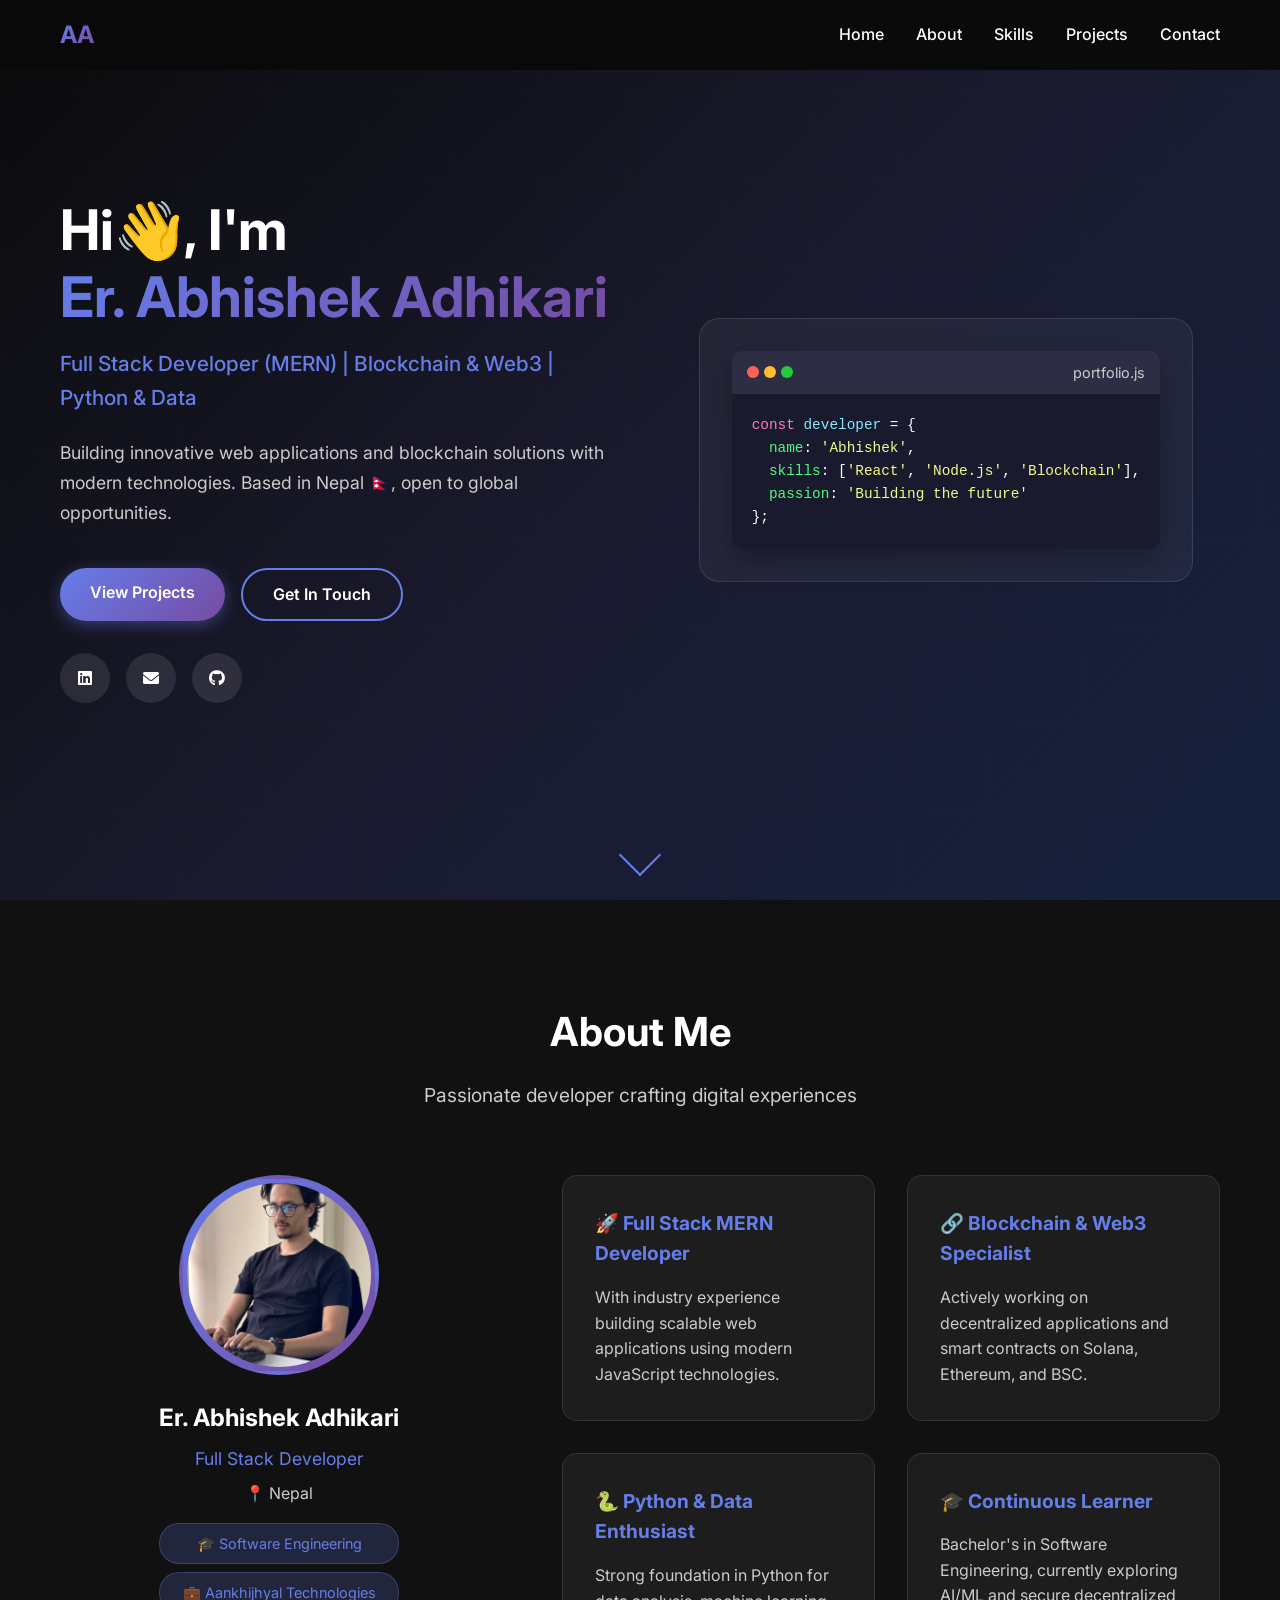
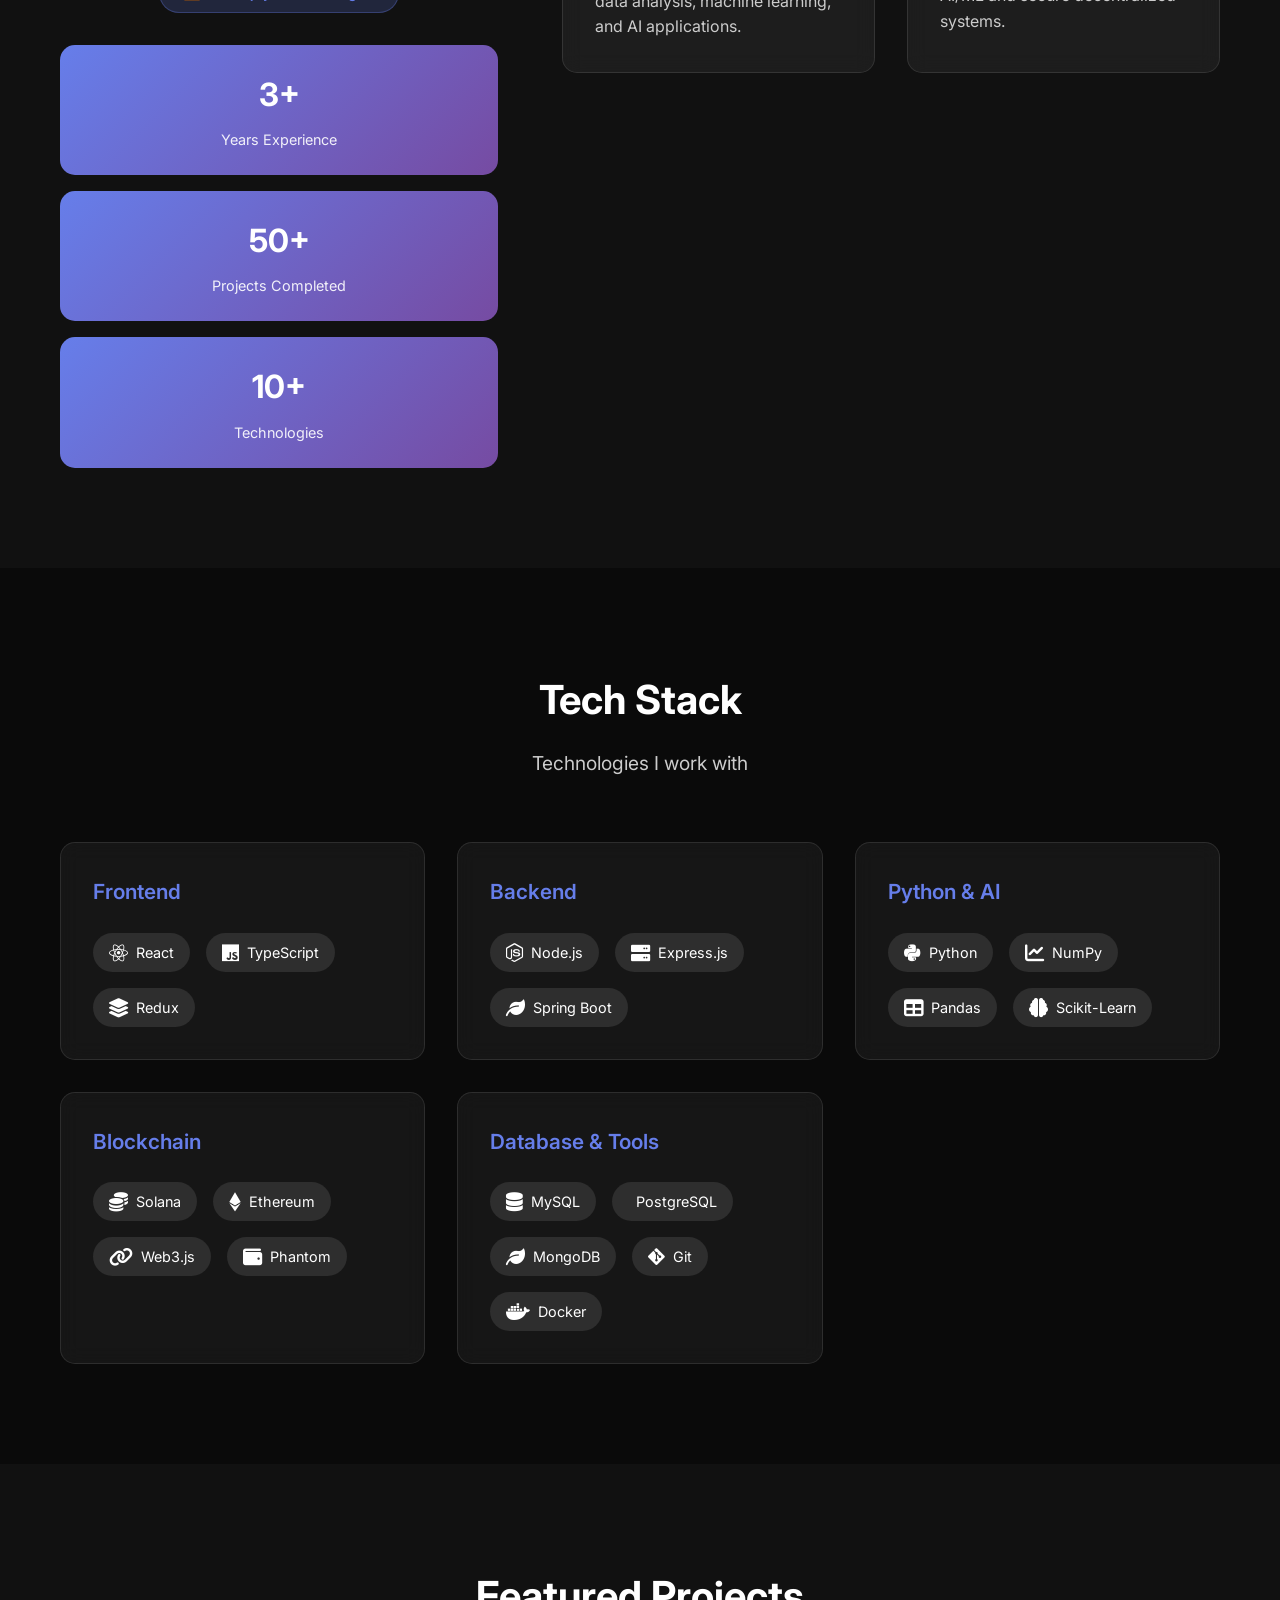
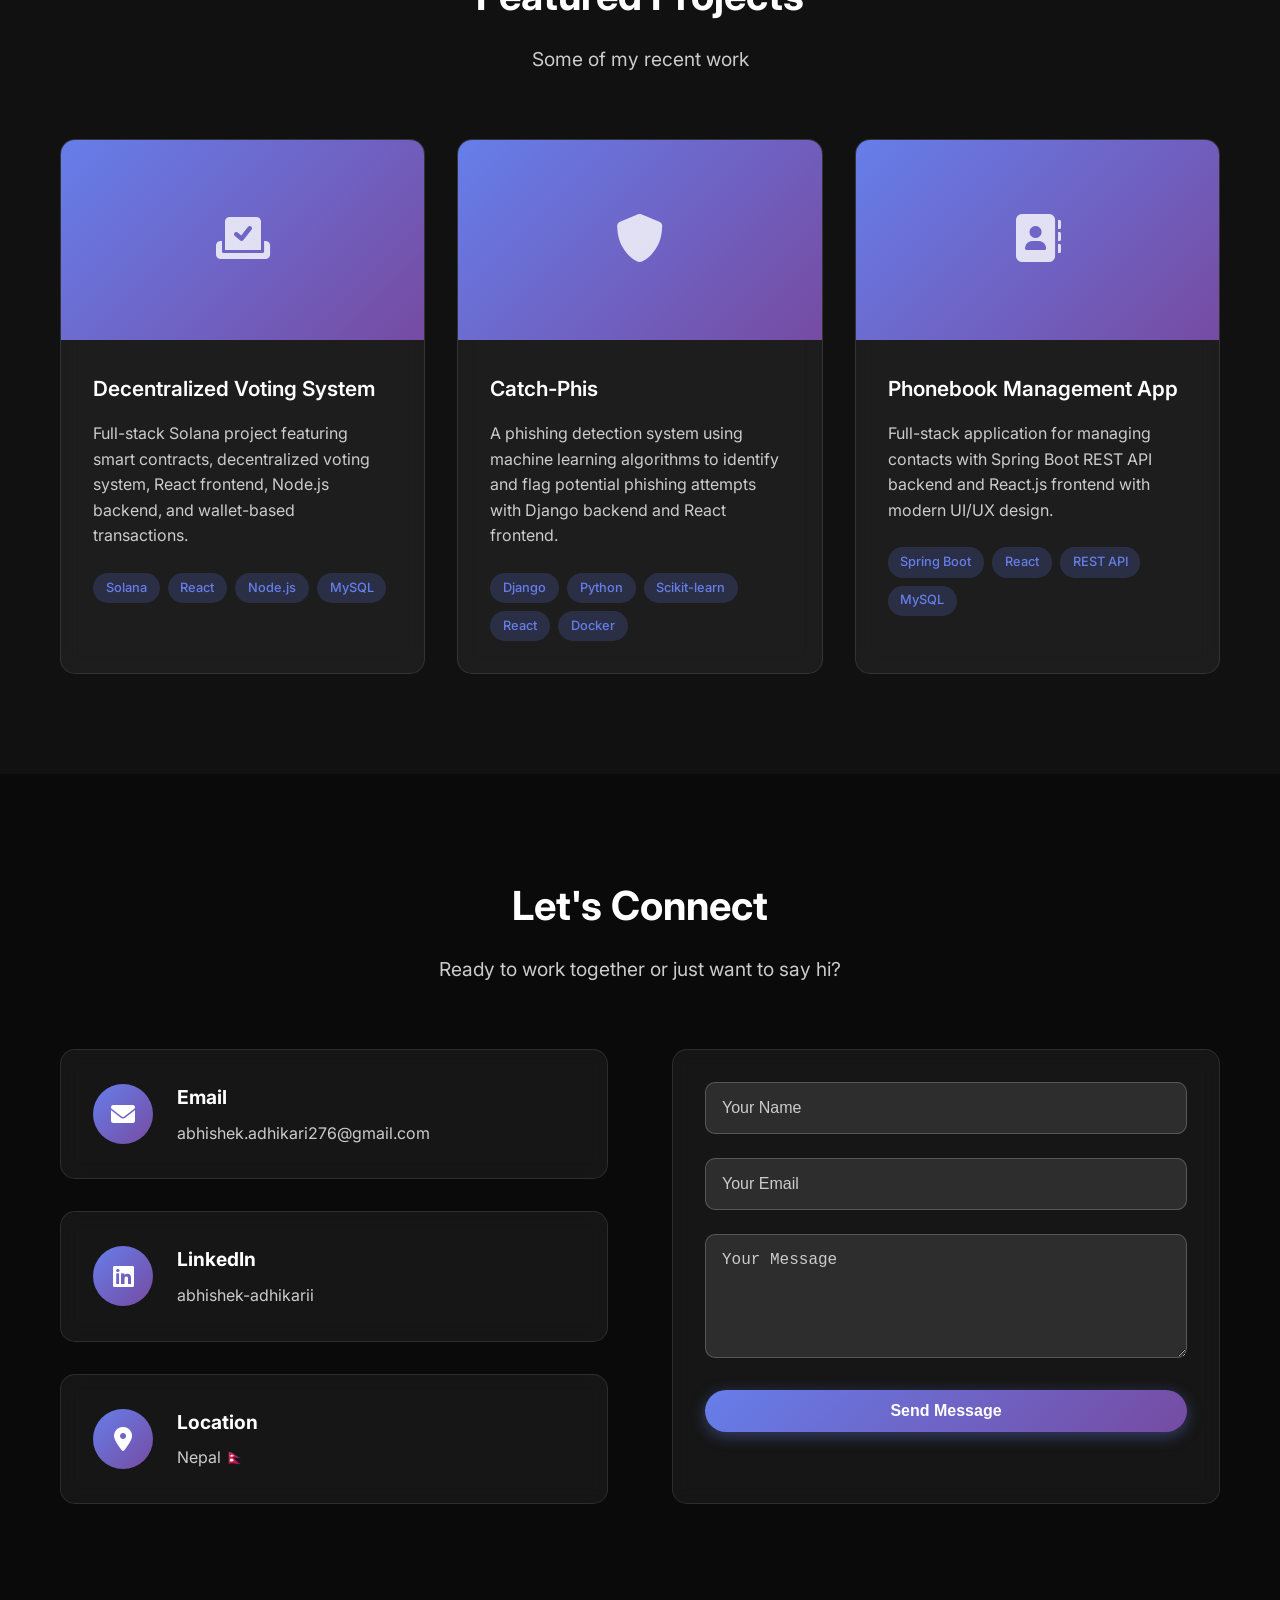
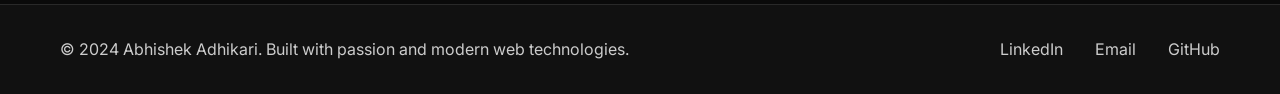
==== index.html @ a9bd0812 "my portfolio" ====
<!DOCTYPE html>
<html lang="en">
<head>
    <meta charset="UTF-8">
    <meta name="viewport" content="width=device-width, initial-scale=1.0">
    <title>Abhishek Adhikari - Full Stack Developer</title>
    <link rel="stylesheet" href="styles.css">
    <link href="https://fonts.googleapis.com/css2?family=Inter:wght@300;400;500;600;700&display=swap" rel="stylesheet">
    <link rel="stylesheet" href="https://cdnjs.cloudflare.com/ajax/libs/font-awesome/6.0.0/css/all.min.css">
</head>
<body>
    <!-- Navigation -->
    <nav class="navbar">
        <div class="nav-container">
            <div class="nav-logo">
                <span class="logo-text">AA</span>
            </div>
            <ul class="nav-menu">
                <li><a href="#home" class="nav-link">Home</a></li>
                <li><a href="#about" class="nav-link">About</a></li>
                <li><a href="#skills" class="nav-link">Skills</a></li>
                <li><a href="#projects" class="nav-link">Projects</a></li>
                <li><a href="#contact" class="nav-link">Contact</a></li>
            </ul>
            <div class="hamburger">
                <span class="bar"></span>
                <span class="bar"></span>
                <span class="bar"></span>
            </div>
        </div>
    </nav>

    <!-- Hero Section -->
    <section id="home" class="hero">
        <div class="hero-container">
            <div class="hero-content">
                <div class="hero-text">
                    <h1 class="hero-title">
                        Hi👋, I'm<br><span class="gradient-text">Er. Abhishek Adhikari</span>
                    </h1>
                    <p class="hero-subtitle">Full Stack Developer (MERN) | Blockchain & Web3 | Python & Data</p>
                    <p class="hero-description">
                        Building innovative web applications and blockchain solutions with modern technologies.
                        Based in Nepal 🇳🇵, open to global opportunities.
                    </p>
                    <div class="hero-buttons">
                        <a href="#projects" class="btn btn-primary">View Projects</a>
                        <a href="#contact" class="btn btn-secondary">Get In Touch</a>
                    </div>
                    <div class="social-links">
                        <a href="https://www.linkedin.com/in/abhishek-adhikarii/" target="_blank" class="social-link">
                            <i class="fab fa-linkedin"></i>
                        </a>
                        <a href="mailto:abhishek.adhikari276@gmail.com" class="social-link">
                            <i class="fas fa-envelope"></i>
                        </a>
                        <a href="https://github.com/ad-abhishek" target="_blank" class="social-link">
                            <i class="fab fa-github"></i>
                        </a>
                    </div>
                </div>
                <div class="hero-visual">
                    <div class="floating-card">
                        <div class="code-snippet">
                            <div class="code-header">
                                <div class="dots">
                                    <span class="dot red"></span>
                                    <span class="dot yellow"></span>
                                    <span class="dot green"></span>
                                </div>
                                <span class="filename">portfolio.js</span>
                            </div>
                            <div class="code-content">
                                <span class="keyword">const</span> <span class="variable">developer</span> = {<br>
                                &nbsp;&nbsp;<span class="property">name</span>: <span class="string">'Abhishek'</span>,<br>
                                &nbsp;&nbsp;<span class="property">skills</span>: [<span class="string">'React'</span>, <span class="string">'Node.js'</span>, <span class="string">'Blockchain'</span>],<br>
                                &nbsp;&nbsp;<span class="property">passion</span>: <span class="string">'Building the future'</span><br>
                                };
                            </div>
                        </div>
                    </div>
                </div>
            </div>
        </div>
        <div class="scroll-indicator">
            <div class="scroll-arrow"></div>
        </div>
    </section>

    <!-- About Section -->
    <section id="about" class="about">
        <div class="container">
            <div class="section-header">
                <h2 class="section-title">About Me</h2>
                <p class="section-subtitle">Passionate developer crafting digital experiences</p>
            </div>
            <div class="about-content">
                <div class="about-profile">
                    <div class="profile-image-container">
                        <div class="profile-image">
                            <img src="profile.jpg" alt="Abhishek Adhikari" id="profileImg">
                            <div class="profile-overlay">
                                <div class="profile-ring"></div>
                            </div>
                        </div>
                        <div class="profile-info">
                            <h3>Er. Abhishek Adhikari</h3>
                            <p>Full Stack Developer</p>
                            <p class="location">📍 Nepal</p>
                            <div class="profile-badges">
                                <span class="badge">🎓 Software Engineering</span>
                                <span class="badge">💼 Aankhijhyal Technologies</span>
                            </div>
                        </div>
                    </div>
                    <div class="about-stats">
                        <div class="stat-card">
                            <div class="stat-number">3+</div>
                            <div class="stat-label">Years Experience</div>
                        </div>
                        <div class="stat-card">
                            <div class="stat-number">50+</div>
                            <div class="stat-label">Projects Completed</div>
                        </div>
                        <div class="stat-card">
                            <div class="stat-number">10+</div>
                            <div class="stat-label">Technologies</div>
                        </div>
                    </div>
                </div>
                <div class="about-text">
                    <div class="about-card">
                        <h3>🚀 Full Stack MERN Developer</h3>
                        <p>With industry experience building scalable web applications using modern JavaScript technologies.</p>
                    </div>
                    <div class="about-card">
                        <h3>🔗 Blockchain & Web3 Specialist</h3>
                        <p>Actively working on decentralized applications and smart contracts on Solana, Ethereum, and BSC.</p>
                    </div>
                    <div class="about-card">
                        <h3>🐍 Python & Data Enthusiast</h3>
                        <p>Strong foundation in Python for data analysis, machine learning, and AI applications.</p>
                    </div>
                    <div class="about-card">
                        <h3>🎓 Continuous Learner</h3>
                        <p>Bachelor's in Software Engineering, currently exploring AI/ML and secure decentralized systems.</p>
                    </div>
                </div>
            </div>
        </div>
    </section>
    <!-- Skills Section -->
    <section id="skills" class="skills">
        <div class="container">
            <div class="section-header">
                <h2 class="section-title">Tech Stack</h2>
                <p class="section-subtitle">Technologies I work with</p>
            </div>
            <div class="skills-grid">
                <div class="skill-category">
                    <h3 class="category-title">Frontend</h3>
                    <div class="skill-items">
                        <div class="skill-item">
                            <i class="fab fa-react"></i>
                            <span>React</span>
                        </div>
                        <div class="skill-item">
                            <i class="fab fa-js"></i>
                            <span>TypeScript</span>
                        </div>
                        <div class="skill-item">
                            <i class="fas fa-layer-group"></i>
                            <span>Redux</span>
                        </div>
                    </div>
                </div>
                <div class="skill-category">
                    <h3 class="category-title">Backend</h3>
                    <div class="skill-items">
                        <div class="skill-item">
                            <i class="fab fa-node-js"></i>
                            <span>Node.js</span>
                        </div>
                        <div class="skill-item">
                            <i class="fas fa-server"></i>
                            <span>Express.js</span>
                        </div>
                        <div class="skill-item">
                            <i class="fas fa-leaf"></i>
                            <span>Spring Boot</span>
                        </div>
                    </div>
                </div>
                <div class="skill-category">
                    <h3 class="category-title">Python & AI</h3>
                    <div class="skill-items">
                        <div class="skill-item">
                            <i class="fab fa-python"></i>
                            <span>Python</span>
                        </div>
                        <div class="skill-item">
                            <i class="fas fa-chart-line"></i>
                            <span>NumPy</span>
                        </div>
                        <div class="skill-item">
                            <i class="fas fa-table"></i>
                            <span>Pandas</span>
                        </div>
                        <div class="skill-item">
                            <i class="fas fa-brain"></i>
                            <span>Scikit-Learn</span>
                        </div>
                    </div>
                </div>
                <div class="skill-category">
                    <h3 class="category-title">Blockchain</h3>
                    <div class="skill-items">
                        <div class="skill-item">
                            <i class="fas fa-coins"></i>
                            <span>Solana</span>
                        </div>
                        <div class="skill-item">
                            <i class="fab fa-ethereum"></i>
                            <span>Ethereum</span>
                        </div>
                        <div class="skill-item">
                            <i class="fas fa-link"></i>
                            <span>Web3.js</span>
                        </div>
                        <div class="skill-item">
                            <i class="fas fa-wallet"></i>
                            <span>Phantom</span>
                        </div>
                    </div>
                </div>
                <div class="skill-category">
                    <h3 class="category-title">Database & Tools</h3>
                    <div class="skill-items">
                        <div class="skill-item">
                            <i class="fas fa-database"></i>
                            <span>MySQL</span>
                        </div>
                        <div class="skill-item">
                            <i class="fas fa-elephant"></i>
                            <span>PostgreSQL</span>
                        </div>
                        <div class="skill-item">
                            <i class="fas fa-leaf"></i>
                            <span>MongoDB</span>
                        </div>
                        <div class="skill-item">
                            <i class="fab fa-git-alt"></i>
                            <span>Git</span>
                        </div>
                        <div class="skill-item">
                            <i class="fab fa-docker"></i>
                            <span>Docker</span>
                        </div>
                    </div>
                </div>
            </div>
        </div>
    </section>

    <!-- Projects Section -->
    <section id="projects" class="projects">
        <div class="container">
            <div class="section-header">
                <h2 class="section-title">Featured Projects</h2>
                <p class="section-subtitle">Some of my recent work</p>
            </div>
            <div class="projects-grid">
                <div class="project-card">
                    <div class="project-image">
                        <div class="project-overlay">
                            <div class="project-links">
                                <a href="#" class="project-link"><i class="fas fa-external-link-alt"></i></a>
                                <a href="#" class="project-link"><i class="fab fa-github"></i></a>
                            </div>
                        </div>
                        <div class="project-placeholder">
                            <i class="fas fa-vote-yea"></i>
                        </div>
                    </div>
                    <div class="project-content">
                        <h3 class="project-title">Decentralized Voting System</h3>
                        <p class="project-description">
                            Full-stack Solana project featuring smart contracts, decentralized voting system, 
                            React frontend, Node.js backend, and wallet-based transactions.
                        </p>
                        <div class="project-tech">
                            <span class="tech-tag">Solana</span>
                            <span class="tech-tag">React</span>
                            <span class="tech-tag">Node.js</span>
                            <span class="tech-tag">MySQL</span>
                        </div>
                    </div>
                </div>
                
                <div class="project-card">
                    <div class="project-image">
                        <div class="project-overlay">
                            <div class="project-links">
                                <a href="#" class="project-link"><i class="fas fa-external-link-alt"></i></a>
                                <a href="#" class="project-link"><i class="fab fa-github"></i></a>
                            </div>
                        </div>
                        <div class="project-placeholder">
                            <i class="fas fa-shield-alt"></i>
                        </div>
                    </div>
                    <div class="project-content">
                        <h3 class="project-title">Catch-Phis</h3>
                        <p class="project-description">
                            A phishing detection system using machine learning algorithms to identify and flag 
                            potential phishing attempts with Django backend and React frontend.
                        </p>
                        <div class="project-tech">
                            <span class="tech-tag">Django</span>
                            <span class="tech-tag">Python</span>
                            <span class="tech-tag">Scikit-learn</span>
                            <span class="tech-tag">React</span>
                            <span class="tech-tag">Docker</span>
                        </div>
                    </div>
                </div>
                
                <div class="project-card">
                    <div class="project-image">
                        <div class="project-overlay">
                            <div class="project-links">
                                <a href="#" class="project-link"><i class="fas fa-external-link-alt"></i></a>
                                <a href="#" class="project-link"><i class="fab fa-github"></i></a>
                            </div>
                        </div>
                        <div class="project-placeholder">
                            <i class="fas fa-address-book"></i>
                        </div>
                    </div>
                    <div class="project-content">
                        <h3 class="project-title">Phonebook Management App</h3>
                        <p class="project-description">
                            Full-stack application for managing contacts with Spring Boot REST API backend 
                            and React.js frontend with modern UI/UX design.
                        </p>
                        <div class="project-tech">
                            <span class="tech-tag">Spring Boot</span>
                            <span class="tech-tag">React</span>
                            <span class="tech-tag">REST API</span>
                            <span class="tech-tag">MySQL</span>
                        </div>
                    </div>
                </div>
            </div>
        </div>
    </section>

    <!-- Contact Section -->
    <section id="contact" class="contact">
        <div class="container">
            <div class="section-header">
                <h2 class="section-title">Let's Connect</h2>
                <p class="section-subtitle">Ready to work together or just want to say hi?</p>
            </div>
            <div class="contact-content">
                <div class="contact-info">
                    <div class="contact-card">
                        <div class="contact-icon">
                            <i class="fas fa-envelope"></i>
                        </div>
                        <div class="contact-details">
                            <h3>Email</h3>
                            <p>abhishek.adhikari276@gmail.com</p>
                        </div>
                    </div>
                    <div class="contact-card">
                        <div class="contact-icon">
                            <i class="fab fa-linkedin"></i>
                        </div>
                        <div class="contact-details">
                            <h3>LinkedIn</h3>
                            <p>abhishek-adhikarii</p>
                        </div>
                    </div>
                    <div class="contact-card">
                        <div class="contact-icon">
                            <i class="fas fa-map-marker-alt"></i>
                        </div>
                        <div class="contact-details">
                            <h3>Location</h3>
                            <p>Nepal 🇳🇵</p>
                        </div>
                    </div>
                </div>
                <div class="contact-form">
                    <!-- https://formspree.io/f/mqarjyaq -->
                    <form class="form" action="https://formspree.io/f/mqarjyaq" method="POST">
                        <div class="form-group">
                            <input type="text" name="name" placeholder="Your Name" required>
                        </div>
                        <div class="form-group">
                            <input type="email" name="email" placeholder="Your Email" required>
                        </div>
                        <div class="form-group">
                            <textarea name="message" placeholder="Your Message" rows="5" required></textarea>
                        </div>
                        <button type="submit" class="btn btn-primary">Send Message</button>
                    </form>
                </div>
            </div>
        </div>
    </section>

    <!-- Footer -->
    <footer class="footer">
        <div class="container">
            <div class="footer-content">
                <div class="footer-text">
                    <p>&copy; 2024 Abhishek Adhikari. Built with passion and modern web technologies.</p>
                </div>
                <div class="footer-links">
                    <a href="https://www.linkedin.com/in/abhishek-adhikarii/" target="_blank">LinkedIn</a>
                    <a href="mailto:abhishek.adhikari276@gmail.com">Email</a>
                    <a href="https://github.com/ad-abhishek" target="_blank">GitHub</a>
                </div>
            </div>
        </div>
    </footer>

    <script src="script.js"></script>
</body>
</html>
---- styles.css ----
/* Reset and Base Styles */
* {
    margin: 0;
    padding: 0;
    box-sizing: border-box;
}

html {
    scroll-behavior: smooth;
}

body {
    font-family: 'Inter', sans-serif;
    line-height: 1.6;
    color: #333;
    background: #0a0a0a;
    overflow-x: hidden;
}

.container {
    max-width: 1200px;
    margin: 0 auto;
    padding: 0 20px;
}

/* Navigation */
.navbar {
    position: fixed;
    top: 0;
    width: 100%;
    background: rgba(10, 10, 10, 0.95);
    backdrop-filter: blur(10px);
    z-index: 1000;
    transition: all 0.3s ease;
}

.nav-container {
    max-width: 1200px;
    margin: 0 auto;
    padding: 0 20px;
    display: flex;
    justify-content: space-between;
    align-items: center;
    height: 70px;
}

.nav-logo .logo-text {
    font-size: 24px;
    font-weight: 700;
    background: linear-gradient(135deg, #667eea 0%, #764ba2 100%);
    -webkit-background-clip: text;
    -webkit-text-fill-color: transparent;
    background-clip: text;
}

.nav-menu {
    display: flex;
    list-style: none;
    gap: 2rem;
}

.nav-link {
    color: #fff;
    text-decoration: none;
    font-weight: 500;
    transition: all 0.3s ease;
    position: relative;
}

.nav-link:hover {
    color: #667eea;
}

.nav-link::after {
    content: '';
    position: absolute;
    bottom: -5px;
    left: 0;
    width: 0;
    height: 2px;
    background: linear-gradient(135deg, #667eea 0%, #764ba2 100%);
    transition: width 0.3s ease;
}

.nav-link:hover::after {
    width: 100%;
}

.hamburger {
    display: none;
    flex-direction: column;
    cursor: pointer;
}

.bar {
    width: 25px;
    height: 3px;
    background: #fff;
    margin: 3px 0;
    transition: 0.3s;
}

/* Hero Section */
.hero {
    min-height: 100vh;
    display: flex;
    align-items: center;
    background: linear-gradient(135deg, #0a0a0a 0%, #1a1a2e 50%, #16213e 100%);
    position: relative;
    overflow: hidden;
}

.hero::before {
    content: '';
    position: absolute;
    top: 0;
    left: 0;
    right: 0;
    bottom: 0;
    background: url('data:image/svg+xml,<svg xmlns="http://www.w3.org/2000/svg" viewBox="0 0 100 100"><defs><pattern id="grid" width="10" height="10" patternUnits="userSpaceOnUse"><path d="M 10 0 L 0 0 0 10" fill="none" stroke="%23333" stroke-width="0.5" opacity="0.3"/></pattern></defs><rect width="100" height="100" fill="url(%23grid)"/></svg>');
    opacity: 0.1;
}

.hero-container {
    max-width: 1200px;
    margin: 0 auto;
    padding: 0 20px;
    position: relative;
    z-index: 2;
}

.hero-content {
    display: grid;
    grid-template-columns: 1fr 1fr;
    gap: 4rem;
    align-items: center;
}

.hero-title {
    font-size: 3.5rem;
    font-weight: 700;
    color: #fff;
    margin-bottom: 1rem;
    line-height: 1.2;
}

.gradient-text {
    background: linear-gradient(135deg, #667eea 0%, #764ba2 100%);
    -webkit-background-clip: text;
    -webkit-text-fill-color: transparent;
    background-clip: text;
}

.hero-subtitle {
    font-size: 1.3rem;
    color: #667eea;
    margin-bottom: 1.5rem;
    font-weight: 500;
}

.hero-description {
    font-size: 1.1rem;
    color: #ccc;
    margin-bottom: 2.5rem;
    line-height: 1.7;
}

.hero-buttons {
    display: flex;
    gap: 1rem;
    margin-bottom: 2rem;
}

.btn {
    padding: 12px 30px;
    border-radius: 50px;
    text-decoration: none;
    font-weight: 600;
    transition: all 0.3s ease;
    border: none;
    cursor: pointer;
    font-size: 1rem;
}

.btn-primary {
    background: linear-gradient(135deg, #667eea 0%, #764ba2 100%);
    color: #fff;
    box-shadow: 0 4px 15px rgba(102, 126, 234, 0.4);
}

.btn-primary:hover {
    transform: translateY(-2px);
    box-shadow: 0 8px 25px rgba(102, 126, 234, 0.6);
}

.btn-secondary {
    background: transparent;
    color: #fff;
    border: 2px solid #667eea;
}

.btn-secondary:hover {
    background: #667eea;
    transform: translateY(-2px);
}

.social-links {
    display: flex;
    gap: 1rem;
}

.social-link {
    width: 50px;
    height: 50px;
    border-radius: 50%;
    background: rgba(255, 255, 255, 0.1);
    display: flex;
    align-items: center;
    justify-content: center;
    color: #fff;
    text-decoration: none;
    transition: all 0.3s ease;
    backdrop-filter: blur(10px);
}

.social-link:hover {
    background: linear-gradient(135deg, #667eea 0%, #764ba2 100%);
    transform: translateY(-3px);
}

/* Hero Visual */
.hero-visual {
    display: flex;
    justify-content: center;
    align-items: center;
}

.floating-card {
    background: rgba(255, 255, 255, 0.05);
    border-radius: 20px;
    padding: 2rem;
    backdrop-filter: blur(10px);
    border: 1px solid rgba(255, 255, 255, 0.1);
    animation: float 6s ease-in-out infinite;
}

@keyframes float {
    0%, 100% { transform: translateY(0px); }
    50% { transform: translateY(-20px); }
}

.code-snippet {
    background: #1a1a2e;
    border-radius: 10px;
    overflow: hidden;
    box-shadow: 0 10px 30px rgba(0, 0, 0, 0.3);
}

.code-header {
    background: #2d2d44;
    padding: 10px 15px;
    display: flex;
    align-items: center;
    justify-content: space-between;
}

.dots {
    display: flex;
    gap: 5px;
}

.dot {
    width: 12px;
    height: 12px;
    border-radius: 50%;
}

.dot.red { background: #ff5f56; }
.dot.yellow { background: #ffbd2e; }
.dot.green { background: #27ca3f; }

.filename {
    color: #ccc;
    font-size: 0.9rem;
}

.code-content {
    padding: 20px;
    font-family: 'Courier New', monospace;
    font-size: 0.9rem;
    line-height: 1.6;
    color: #fff;
}

.keyword { color: #ff79c6; }
.variable { color: #8be9fd; }
.property { color: #50fa7b; }
.string { color: #f1fa8c; }

.scroll-indicator {
    position: absolute;
    bottom: 30px;
    left: 50%;
    transform: translateX(-50%);
}

.scroll-arrow {
    width: 30px;
    height: 30px;
    border: 2px solid #667eea;
    border-top: none;
    border-right: none;
    transform: rotate(-45deg);
    animation: bounce 2s infinite;
}

@keyframes bounce {
    0%, 20%, 50%, 80%, 100% { transform: translateY(0) rotate(-45deg); }
    40% { transform: translateY(-10px) rotate(-45deg); }
    60% { transform: translateY(-5px) rotate(-45deg); }
}

/* Section Styles */
section {
    padding: 100px 0;
}

.section-header {
    text-align: center;
    margin-bottom: 4rem;
}

.section-title {
    font-size: 2.5rem;
    font-weight: 700;
    color: #fff;
    margin-bottom: 1rem;
}

.section-subtitle {
    font-size: 1.2rem;
    color: #ccc;
}

/* About Section */
.about {
    background: #111;
}

.about-content {
    display: grid;
    grid-template-columns: 1fr 1.5fr;
    gap: 4rem;
    align-items: start;
}

.about-profile {
    display: flex;
    flex-direction: column;
    gap: 2rem;
}

.profile-image-container {
    display: flex;
    flex-direction: column;
    align-items: center;
    text-align: center;
}

.profile-image {
    position: relative;
    width: 200px;
    height: 200px;
    margin-bottom: 1.5rem;
}

.profile-image img {
    width: 100%;
    height: 100%;
    border-radius: 50%;
    object-fit: cover;
    border: 4px solid transparent;
    background: linear-gradient(135deg, #667eea 0%, #764ba2 100%);
    padding: 4px;
    transition: all 0.3s ease;
}

.profile-image:hover img {
    transform: scale(1.05);
}

.profile-overlay {
    position: absolute;
    top: -10px;
    left: -10px;
    right: -10px;
    bottom: -10px;
    border-radius: 50%;
    background: linear-gradient(135deg, #667eea 0%, #764ba2 100%);
    opacity: 0;
    transition: all 0.3s ease;
    z-index: -1;
}

.profile-image:hover .profile-overlay {
    opacity: 0.3;
    animation: pulse 2s infinite;
}

@keyframes pulse {
    0%, 100% { transform: scale(1); }
    50% { transform: scale(1.1); }
}

.profile-ring {
    position: absolute;
    top: -20px;
    left: -20px;
    right: -20px;
    bottom: -20px;
    border: 2px solid #667eea;
    border-radius: 50%;
    opacity: 0;
    animation: rotate 10s linear infinite;
}

.profile-image:hover .profile-ring {
    opacity: 0.5;
}

@keyframes rotate {
    from { transform: rotate(0deg); }
    to { transform: rotate(360deg); }
}

.profile-info h3 {
    color: #fff;
    font-size: 1.5rem;
    margin-bottom: 0.5rem;
}

.profile-info p {
    color: #667eea;
    font-size: 1.1rem;
    margin-bottom: 0.5rem;
}

.location {
    color: #ccc !important;
    font-size: 1rem !important;
    margin-bottom: 1rem !important;
}

.profile-badges {
    display: flex;
    flex-direction: column;
    gap: 0.5rem;
}

.badge {
    background: rgba(102, 126, 234, 0.2);
    color: #667eea;
    padding: 0.5rem 1rem;
    border-radius: 20px;
    font-size: 0.9rem;
    border: 1px solid rgba(102, 126, 234, 0.3);
}

.about-text {
    display: grid;
    grid-template-columns: 1fr 1fr;
    gap: 2rem;
}

.about-card {
    background: rgba(255, 255, 255, 0.05);
    padding: 2rem;
    border-radius: 15px;
    backdrop-filter: blur(10px);
    border: 1px solid rgba(255, 255, 255, 0.1);
    transition: all 0.3s ease;
}

.about-card:hover {
    transform: translateY(-5px);
    background: rgba(255, 255, 255, 0.08);
}

.about-card h3 {
    color: #667eea;
    margin-bottom: 1rem;
    font-size: 1.2rem;
}

.about-card p {
    color: #ccc;
    line-height: 1.6;
}

.about-stats {
    display: flex;
    flex-direction: column;
    gap: 1rem;
}

.stat-card {
    background: linear-gradient(135deg, #667eea 0%, #764ba2 100%);
    padding: 1.5rem;
    border-radius: 15px;
    text-align: center;
    color: #fff;
    transition: all 0.3s ease;
}

.stat-card:hover {
    transform: translateY(-3px);
    box-shadow: 0 10px 25px rgba(102, 126, 234, 0.3);
}

.stat-number {
    font-size: 2rem;
    font-weight: 700;
    margin-bottom: 0.5rem;
}

.stat-label {
    font-size: 0.9rem;
    opacity: 0.9;
}
/* Skills Section */
.skills {
    background: #0a0a0a;
}

.skills-grid {
    display: grid;
    grid-template-columns: repeat(auto-fit, minmax(300px, 1fr));
    gap: 2rem;
}

.skill-category {
    background: rgba(255, 255, 255, 0.05);
    padding: 2rem;
    border-radius: 15px;
    backdrop-filter: blur(10px);
    border: 1px solid rgba(255, 255, 255, 0.1);
    transition: all 0.3s ease;
}

.skill-category:hover {
    transform: translateY(-5px);
    background: rgba(255, 255, 255, 0.08);
}

.category-title {
    color: #667eea;
    margin-bottom: 1.5rem;
    font-size: 1.3rem;
    font-weight: 600;
}

.skill-items {
    display: flex;
    flex-wrap: wrap;
    gap: 1rem;
}

.skill-item {
    display: flex;
    align-items: center;
    gap: 0.5rem;
    background: rgba(255, 255, 255, 0.1);
    padding: 0.5rem 1rem;
    border-radius: 25px;
    color: #fff;
    font-size: 0.9rem;
    transition: all 0.3s ease;
}

.skill-item:hover {
    background: linear-gradient(135deg, #667eea 0%, #764ba2 100%);
    transform: scale(1.05);
}

.skill-item i {
    font-size: 1.2rem;
}

/* Projects Section */
.projects {
    background: #111;
}

.projects-grid {
    display: grid;
    grid-template-columns: repeat(auto-fit, minmax(350px, 1fr));
    gap: 2rem;
}

.project-card {
    background: rgba(255, 255, 255, 0.05);
    border-radius: 15px;
    overflow: hidden;
    backdrop-filter: blur(10px);
    border: 1px solid rgba(255, 255, 255, 0.1);
    transition: all 0.3s ease;
}

.project-card:hover {
    transform: translateY(-10px);
    background: rgba(255, 255, 255, 0.08);
}

.project-image {
    position: relative;
    height: 200px;
    background: linear-gradient(135deg, #667eea 0%, #764ba2 100%);
    display: flex;
    align-items: center;
    justify-content: center;
}

.project-placeholder {
    font-size: 3rem;
    color: #fff;
    opacity: 0.8;
}

.project-overlay {
    position: absolute;
    top: 0;
    left: 0;
    right: 0;
    bottom: 0;
    background: rgba(0, 0, 0, 0.8);
    display: flex;
    align-items: center;
    justify-content: center;
    opacity: 0;
    transition: all 0.3s ease;
}

.project-card:hover .project-overlay {
    opacity: 1;
}

.project-links {
    display: flex;
    gap: 1rem;
}

.project-link {
    width: 50px;
    height: 50px;
    border-radius: 50%;
    background: rgba(255, 255, 255, 0.2);
    display: flex;
    align-items: center;
    justify-content: center;
    color: #fff;
    text-decoration: none;
    transition: all 0.3s ease;
}

.project-link:hover {
    background: #667eea;
    transform: scale(1.1);
}

.project-content {
    padding: 2rem;
}

.project-title {
    color: #fff;
    font-size: 1.3rem;
    font-weight: 600;
    margin-bottom: 1rem;
}

.project-description {
    color: #ccc;
    line-height: 1.6;
    margin-bottom: 1.5rem;
}

.project-tech {
    display: flex;
    flex-wrap: wrap;
    gap: 0.5rem;
}

.tech-tag {
    background: rgba(102, 126, 234, 0.2);
    color: #667eea;
    padding: 0.3rem 0.8rem;
    border-radius: 15px;
    font-size: 0.8rem;
    font-weight: 500;
}

/* Contact Section */
.contact {
    background: #0a0a0a;
}

.contact-content {
    display: grid;
    grid-template-columns: 1fr 1fr;
    gap: 4rem;
}

.contact-info {
    display: flex;
    flex-direction: column;
    gap: 2rem;
}

.contact-card {
    display: flex;
    align-items: center;
    gap: 1.5rem;
    background: rgba(255, 255, 255, 0.05);
    padding: 2rem;
    border-radius: 15px;
    backdrop-filter: blur(10px);
    border: 1px solid rgba(255, 255, 255, 0.1);
    transition: all 0.3s ease;
}

.contact-card:hover {
    transform: translateY(-5px);
    background: rgba(255, 255, 255, 0.08);
}

.contact-icon {
    width: 60px;
    height: 60px;
    border-radius: 50%;
    background: linear-gradient(135deg, #667eea 0%, #764ba2 100%);
    display: flex;
    align-items: center;
    justify-content: center;
    color: #fff;
    font-size: 1.5rem;
}

.contact-details h3 {
    color: #fff;
    margin-bottom: 0.5rem;
    font-size: 1.2rem;
}

.contact-details p {
    color: #ccc;
}

.contact-form {
    background: rgba(255, 255, 255, 0.05);
    padding: 2rem;
    border-radius: 15px;
    backdrop-filter: blur(10px);
    border: 1px solid rgba(255, 255, 255, 0.1);
}

.form {
    display: flex;
    flex-direction: column;
    gap: 1.5rem;
}

.form-group input,
.form-group textarea {
    width: 100%;
    padding: 1rem;
    border: 1px solid rgba(255, 255, 255, 0.2);
    border-radius: 10px;
    background: rgba(255, 255, 255, 0.1);
    color: #fff;
    font-size: 1rem;
    transition: all 0.3s ease;
}

.form-group input:focus,
.form-group textarea:focus {
    outline: none;
    border-color: #667eea;
    background: rgba(255, 255, 255, 0.15);
}

.form-group input::placeholder,
.form-group textarea::placeholder {
    color: #ccc;
}

/* Footer */
.footer {
    background: #111;
    padding: 2rem 0;
    border-top: 1px solid rgba(255, 255, 255, 0.1);
}

.footer-content {
    display: flex;
    justify-content: space-between;
    align-items: center;
}

.footer-text p {
    color: #ccc;
}

.footer-links {
    display: flex;
    gap: 2rem;
}

.footer-links a {
    color: #ccc;
    text-decoration: none;
    transition: all 0.3s ease;
}

.footer-links a:hover {
    color: #667eea;
}

/* Responsive Design */
@media (max-width: 1024px) {
    .container {
        padding: 0 15px;
    }
    
    .hero-content {
        gap: 3rem;
    }
    
    .about-content {
        gap: 3rem;
    }
    
    .contact-content {
        gap: 3rem;
    }
    
    .floating-card {
        padding: 1.5rem;
    }
    
    .code-content {
        padding: 15px;
        font-size: 0.8rem;
    }
}

@media (max-width: 768px) {
    .hamburger {
        display: flex;
    }
    
    .nav-menu {
        position: fixed;
        left: -100%;
        top: 70px;
        flex-direction: column;
        background-color: rgba(10, 10, 10, 0.98);
        width: 100%;
        text-align: center;
        transition: 0.3s;
        backdrop-filter: blur(10px);
        padding: 2rem 0;
        box-shadow: 0 4px 20px rgba(0, 0, 0, 0.3);
    }
    
    .nav-menu.active {
        left: 0;
    }
    
    .nav-menu li {
        margin: 0.5rem 0;
    }
    
    .nav-link {
        font-size: 1.1rem;
        padding: 0.5rem 0;
    }
    
    /* Hero Section Mobile */
    .hero {
        padding: 80px 0 40px;
        min-height: auto;
    }
    
    .hero-content {
        grid-template-columns: 1fr;
        text-align: center;
        gap: 2rem;
    }
    
    .hero-title {
        font-size: 2.8rem;
        margin-bottom: 1.5rem;
    }
    
    .hero-subtitle {
        font-size: 1.1rem;
        margin-bottom: 1.2rem;
    }
    
    .hero-description {
        font-size: 1rem;
        margin-bottom: 2rem;
    }
    
    .hero-buttons {
        flex-direction: column;
        align-items: center;
        gap: 1rem;
    }
    
    .btn {
        width: 250px;
        padding: 14px 30px;
    }
    
    .social-links {
        justify-content: center;
        margin-top: 1rem;
    }
    
    .floating-card {
        padding: 1rem;
        margin-top: 2rem;
    }
    
    .code-content {
        padding: 12px;
        font-size: 0.75rem;
    }
    
    /* Sections Mobile */
    section {
        padding: 60px 0;
    }
    
    .section-header {
        margin-bottom: 2.5rem;
    }
    
    .section-title {
        font-size: 2.2rem;
        margin-bottom: 0.8rem;
    }
    
    .section-subtitle {
        font-size: 1.1rem;
    }
    
    /* About Section Mobile */
    .about-content {
        grid-template-columns: 1fr;
        gap: 2.5rem;
    }
    
    .about-text {
        grid-template-columns: 1fr;
        gap: 1.5rem;
    }
    
    .about-card {
        padding: 1.5rem;
    }
    
    .about-stats {
        flex-direction: row;
        justify-content: space-between;
        gap: 1rem;
    }
    
    .stat-card {
        flex: 1;
        padding: 1.2rem;
    }
    
    .stat-number {
        font-size: 1.8rem;
    }
    
    .stat-label {
        font-size: 0.8rem;
    }
    
    .profile-image {
        width: 160px;
        height: 160px;
    }
    
    .profile-info h3 {
        font-size: 1.3rem;
    }
    
    .profile-info p {
        font-size: 1rem;
    }
    
    /* Skills Section Mobile */
    .skills-grid {
        grid-template-columns: 1fr;
        gap: 1.5rem;
    }
    
    .skill-category {
        padding: 1.5rem;
    }
    
    .category-title {
        font-size: 1.2rem;
        margin-bottom: 1rem;
    }
    
    .skill-items {
        gap: 0.8rem;
    }
    
    .skill-item {
        padding: 0.4rem 0.8rem;
        font-size: 0.85rem;
    }
    
    /* Projects Section Mobile */
    .projects-grid {
        grid-template-columns: 1fr;
        gap: 1.5rem;
    }
    
    .project-card {
        margin: 0 auto;
        max-width: 400px;
    }
    
    .project-content {
        padding: 1.5rem;
    }
    
    .project-title {
        font-size: 1.2rem;
    }
    
    .project-description {
        font-size: 0.95rem;
        margin-bottom: 1.2rem;
    }
    
    /* Contact Section Mobile */
    .contact-content {
        grid-template-columns: 1fr;
        gap: 2rem;
    }
    
    .contact-card {
        padding: 1.5rem;
        gap: 1rem;
    }
    
    .contact-icon {
        width: 50px;
        height: 50px;
        font-size: 1.3rem;
    }
    
    .contact-details h3 {
        font-size: 1.1rem;
    }
    
    .contact-form {
        padding: 1.5rem;
    }
    
    .form-group input,
    .form-group textarea {
        padding: 0.8rem;
        font-size: 0.95rem;
    }
    
    /* Footer Mobile */
    .footer-content {
        flex-direction: column;
        gap: 1rem;
        text-align: center;
    }
    
    .footer-links {
        gap: 1.5rem;
    }
}

@media (max-width: 480px) {
    .container {
        padding: 0 12px;
    }
    
    .nav-container {
        padding: 0 12px;
    }
    
    /* Hero Section Small Mobile */
    .hero-title {
        font-size: 2.2rem;
        line-height: 1.1;
    }
    
    .hero-subtitle {
        font-size: 1rem;
        line-height: 1.4;
    }
    
    .hero-description {
        font-size: 0.9rem;
        line-height: 1.6;
    }
    
    .btn {
        width: 100%;
        max-width: 280px;
        padding: 12px 20px;
        font-size: 0.95rem;
    }
    
    .social-link {
        width: 45px;
        height: 45px;
    }
    
    .floating-card {
        padding: 0.8rem;
        border-radius: 15px;
    }
    
    .code-content {
        padding: 10px;
        font-size: 0.7rem;
        line-height: 1.4;
    }
    
    /* Sections Small Mobile */
    section {
        padding: 50px 0;
    }
    
    .section-title {
        font-size: 1.8rem;
    }
    
    .section-subtitle {
        font-size: 1rem;
    }
    
    /* About Section Small Mobile */
    .about-card {
        padding: 1.2rem;
    }
    
    .about-card h3 {
        font-size: 1.1rem;
        margin-bottom: 0.8rem;
    }
    
    .about-card p {
        font-size: 0.9rem;
    }
    
    .about-stats {
        flex-direction: column;
        gap: 1rem;
    }
    
    .stat-card {
        padding: 1rem;
    }
    
    .stat-number {
        font-size: 1.6rem;
    }
    
    .profile-image {
        width: 140px;
        height: 140px;
    }
    
    .profile-placeholder {
        width: 140px;
        height: 140px;
        font-size: 2.5rem;
    }
    
    .profile-info h3 {
        font-size: 1.2rem;
    }
    
    .badge {
        font-size: 0.8rem;
        padding: 0.4rem 0.8rem;
        text-align: center;
    }
    
    /* Skills Section Small Mobile */
    .skill-category {
        padding: 1.2rem;
    }
    
    .category-title {
        font-size: 1.1rem;
    }
    
    .skill-item {
        padding: 0.3rem 0.6rem;
        font-size: 0.8rem;
    }
    
    .skill-item i {
        font-size: 1rem;
    }
    
    /* Projects Section Small Mobile */
    .project-image {
        height: 160px;
    }
    
    .project-placeholder {
        font-size: 2.5rem;
    }
    
    .project-content {
        padding: 1.2rem;
    }
    
    .project-title {
        font-size: 1.1rem;
    }
    
    .project-description {
        font-size: 0.9rem;
    }
    
    .tech-tag {
        font-size: 0.75rem;
        padding: 0.25rem 0.6rem;
    }
    
    /* Contact Section Small Mobile */
    .contact-card {
        padding: 1.2rem;
        flex-direction: column;
        text-align: center;
        gap: 1rem;
    }
    
    .contact-icon {
        width: 45px;
        height: 45px;
        font-size: 1.2rem;
    }
    
    .contact-form {
        padding: 1.2rem;
    }
    
    .form-group input,
    .form-group textarea {
        padding: 0.7rem;
        font-size: 0.9rem;
    }
    
    /* Footer Small Mobile */
    .footer-links {
        flex-direction: column;
        gap: 1rem;
    }
    
    .footer-text p {
        font-size: 0.9rem;
        line-height: 1.5;
    }
}

@media (max-width: 360px) {
    .hero-title {
        font-size: 1.9rem;
    }
    
    .btn {
        padding: 10px 15px;
        font-size: 0.9rem;
    }
    
    .floating-card {
        padding: 0.6rem;
    }
    
    .code-content {
        font-size: 0.65rem;
        padding: 8px;
    }
    
    .about-card {
        padding: 1rem;
    }
    
    .skill-category {
        padding: 1rem;
    }
    
    .project-content {
        padding: 1rem;
    }
    
    .contact-form {
        padding: 1rem;
    }
}

/* Smooth animations */
.fade-in {
    opacity: 0;
    transform: translateY(30px);
    transition: all 0.6s ease;
}

.fade-in.visible {
    opacity: 1;
    transform: translateY(0);
}

/* Custom scrollbar */
::-webkit-scrollbar {
    width: 8px;
}

::-webkit-scrollbar-track {
    background: #111;
}

::-webkit-scrollbar-thumb {
    background: linear-gradient(135deg, #667eea 0%, #764ba2 100%);
    border-radius: 4px;
}

::-webkit-scrollbar-thumb:hover {
    background: linear-gradient(135deg, #764ba2 0%, #667eea 100%);
}
/* Form Messages */
.form-message {
    padding: 1rem;
    border-radius: 10px;
    margin-top: 1rem;
    text-align: center;
    font-weight: 500;
    animation: slideIn 0.3s ease;
}

.form-message.success {
    background: rgba(39, 202, 63, 0.2);
    color: #27ca3f;
    border: 1px solid rgba(39, 202, 63, 0.3);
}

.form-message.error {
    background: rgba(255, 95, 86, 0.2);
    color: #ff5f56;
    border: 1px solid rgba(255, 95, 86, 0.3);
}

@keyframes slideIn {
    from {
        opacity: 0;
        transform: translateY(-10px);
    }
    to {
        opacity: 1;
        transform: translateY(0);
    }
}

/* Profile Placeholder */
.profile-placeholder {
    width: 200px;
    height: 200px;
    border-radius: 50%;
    background: linear-gradient(135deg, #667eea 0%, #764ba2 100%);
    display: flex;
    align-items: center;
    justify-content: center;
    font-size: 4rem;
    color: #fff;
    margin-bottom: 1.5rem;
}

/* Profile image loaded animation */
.profile-image img.loaded {
    animation: profileFadeIn 0.5s ease;
}

@keyframes profileFadeIn {
    from {
        opacity: 0;
        transform: scale(0.8);
    }
    to {
        opacity: 1;
        transform: scale(1);
    }
}

/* Mobile responsive for profile */
@media (max-width: 480px) {
    .profile-placeholder {
        width: 150px;
        height: 150px;
        font-size: 3rem;
    }
    
    .profile-badges {
        align-items: center;
    }
    
    .badge {
        text-align: center;
    }
}
/* Mobile-specific improvements */
@media (max-width: 768px) {
    /* Touch-friendly interactions */
    .btn, .social-link, .project-link, .skill-item {
        min-height: 44px;
        min-width: 44px;
    }
    
    /* Improved text readability */
    body {
        -webkit-text-size-adjust: 100%;
        text-size-adjust: 100%;
    }
    
    /* Better spacing for mobile */
    .hero-container,
    .container {
        padding-left: 15px;
        padding-right: 15px;
    }
    
    /* Mobile navigation improvements */
    .hamburger.active .bar:nth-child(2) {
        opacity: 0;
    }
    
    .hamburger.active .bar:nth-child(1) {
        transform: translateY(8px) rotate(45deg);
    }
    
    .hamburger.active .bar:nth-child(3) {
        transform: translateY(-8px) rotate(-45deg);
    }
    
    /* Prevent horizontal scroll */
    .hero-visual {
        overflow: hidden;
    }
    
    /* Mobile-optimized animations */
    .floating-card {
        animation: none;
    }
    
    .project-card:hover {
        transform: none;
    }
    
    .skill-item:hover {
        transform: scale(1.02);
    }
    
    /* Mobile form improvements */
    .form-group input,
    .form-group textarea {
        -webkit-appearance: none;
        appearance: none;
        border-radius: 8px;
    }
    
    /* Mobile scroll improvements */
    .nav-menu {
        -webkit-overflow-scrolling: touch;
        overflow-y: auto;
        max-height: calc(100vh - 70px);
    }
}

/* Landscape mobile adjustments */
@media (max-width: 768px) and (orientation: landscape) {
    .hero {
        min-height: auto;
        padding: 60px 0 30px;
    }
    
    .hero-title {
        font-size: 2.2rem;
    }
    
    .hero-content {
        gap: 1.5rem;
    }
    
    section {
        padding: 40px 0;
    }
    
    .about-stats {
        flex-direction: row;
    }
}

/* High DPI displays */
@media (-webkit-min-device-pixel-ratio: 2), (min-resolution: 192dpi) {
    .profile-image img {
        image-rendering: -webkit-optimize-contrast;
        image-rendering: crisp-edges;
    }
}

/* Reduced motion preferences */
@media (prefers-reduced-motion: reduce) {
    * {
        animation-duration: 0.01ms !important;
        animation-iteration-count: 1 !important;
        transition-duration: 0.01ms !important;
    }
    
    .floating-card {
        animation: none;
    }
    
    .scroll-arrow {
        animation: none;
    }
}

/* Dark mode support (if system preference) */
@media (prefers-color-scheme: dark) {
    /* Already dark theme, but ensure consistency */
    body {
        background: #0a0a0a;
        color: #fff;
    }
}
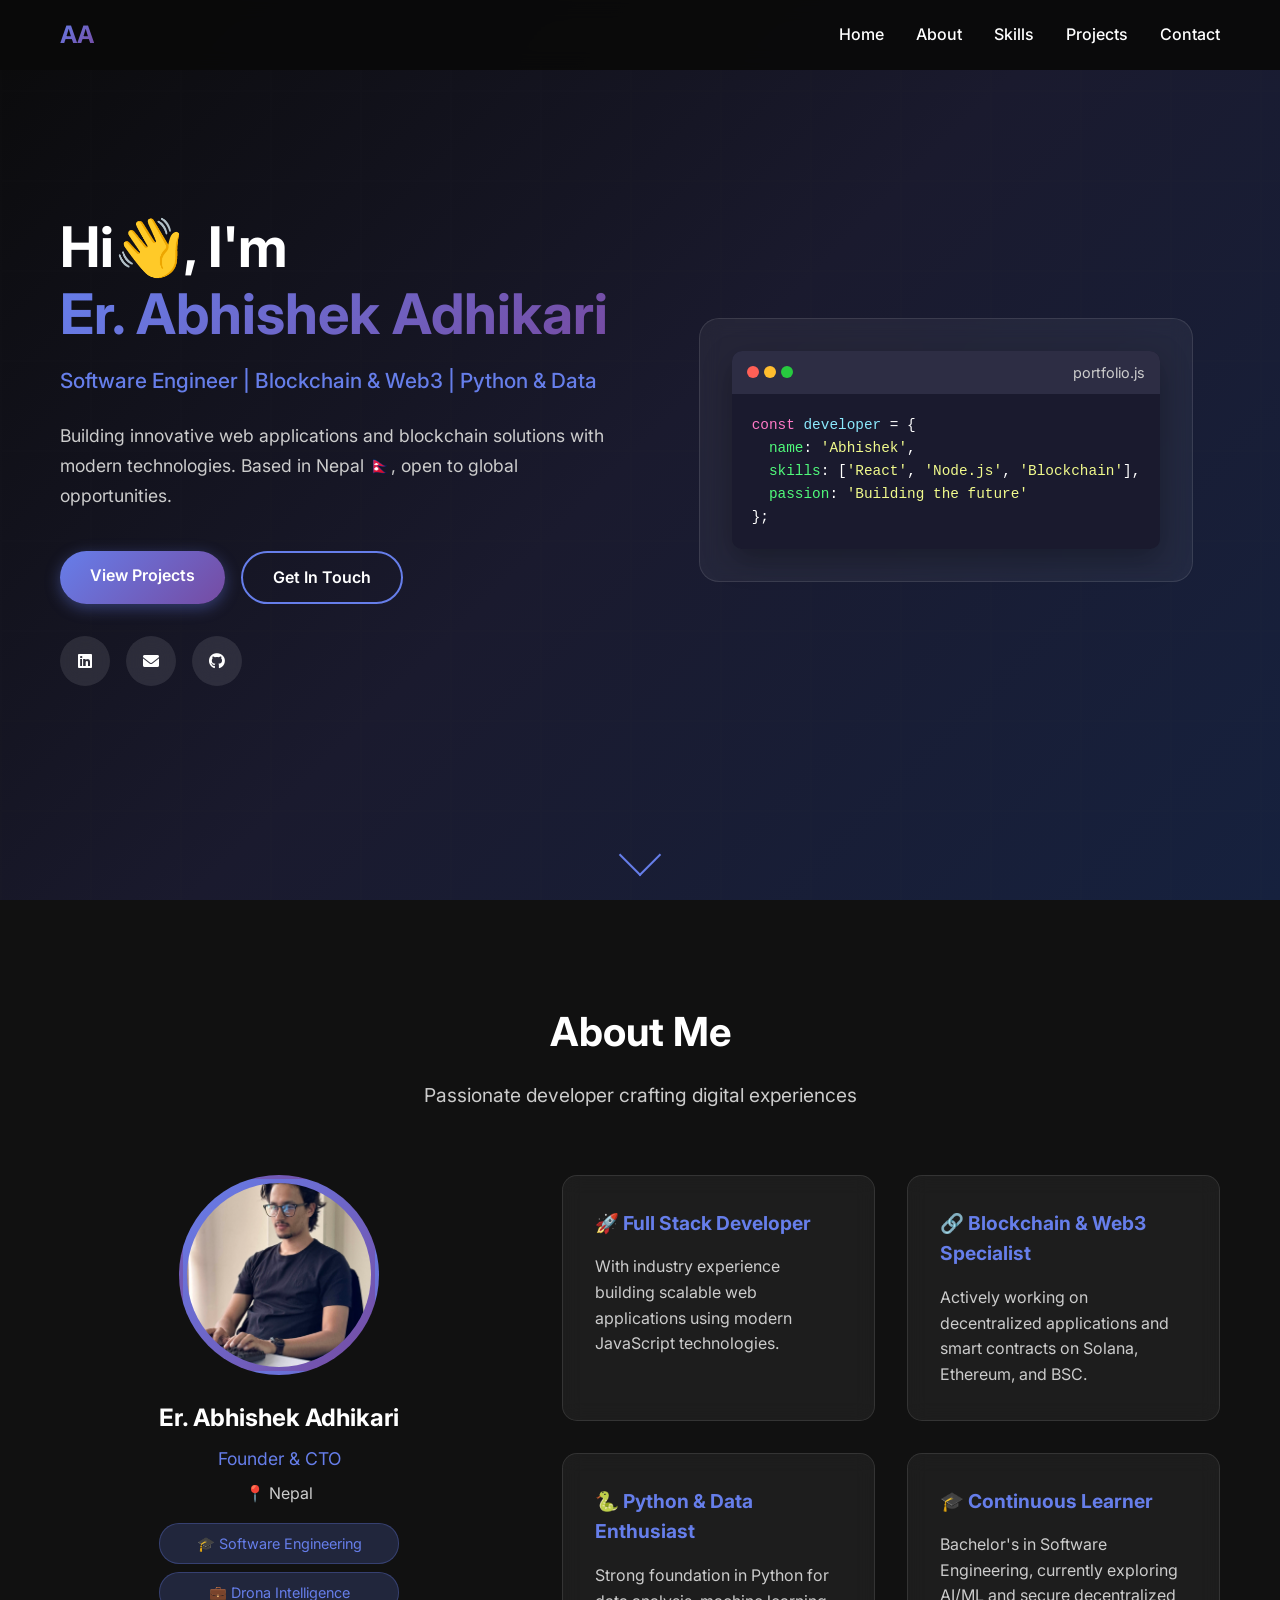
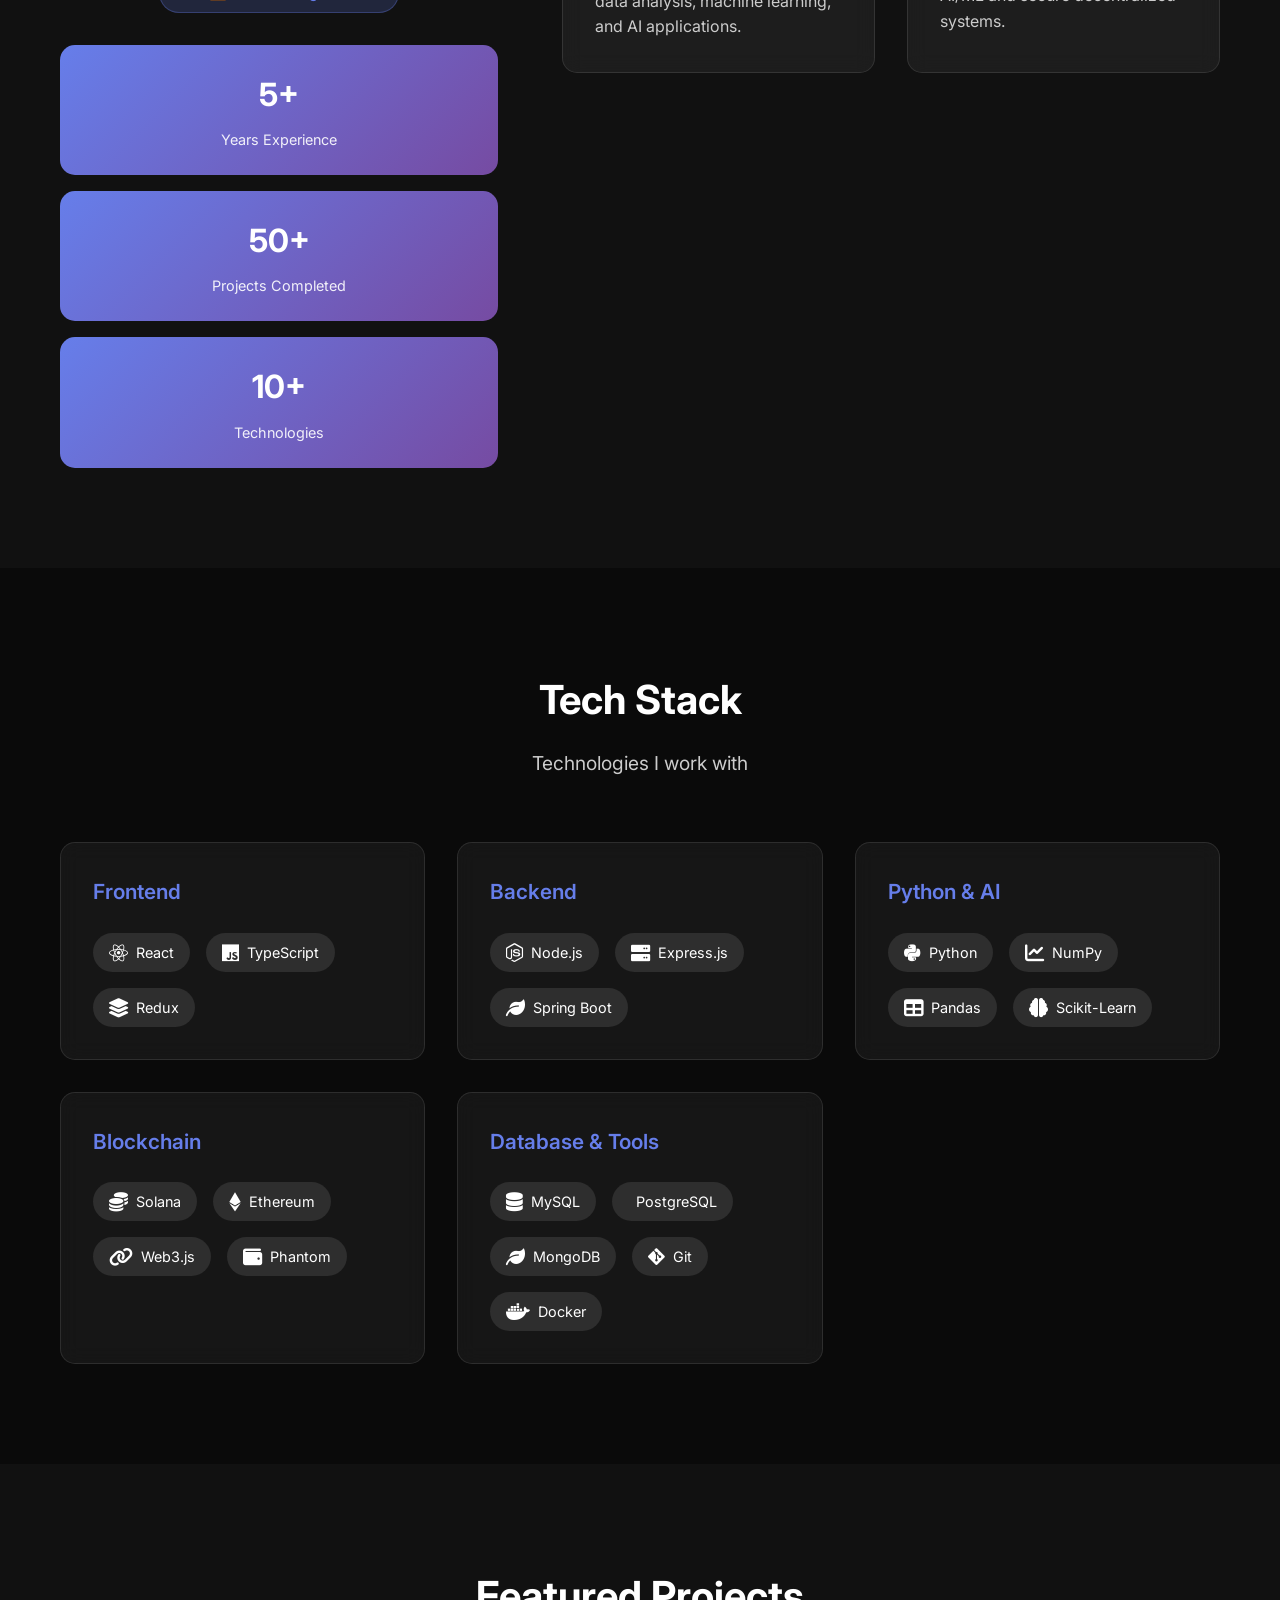
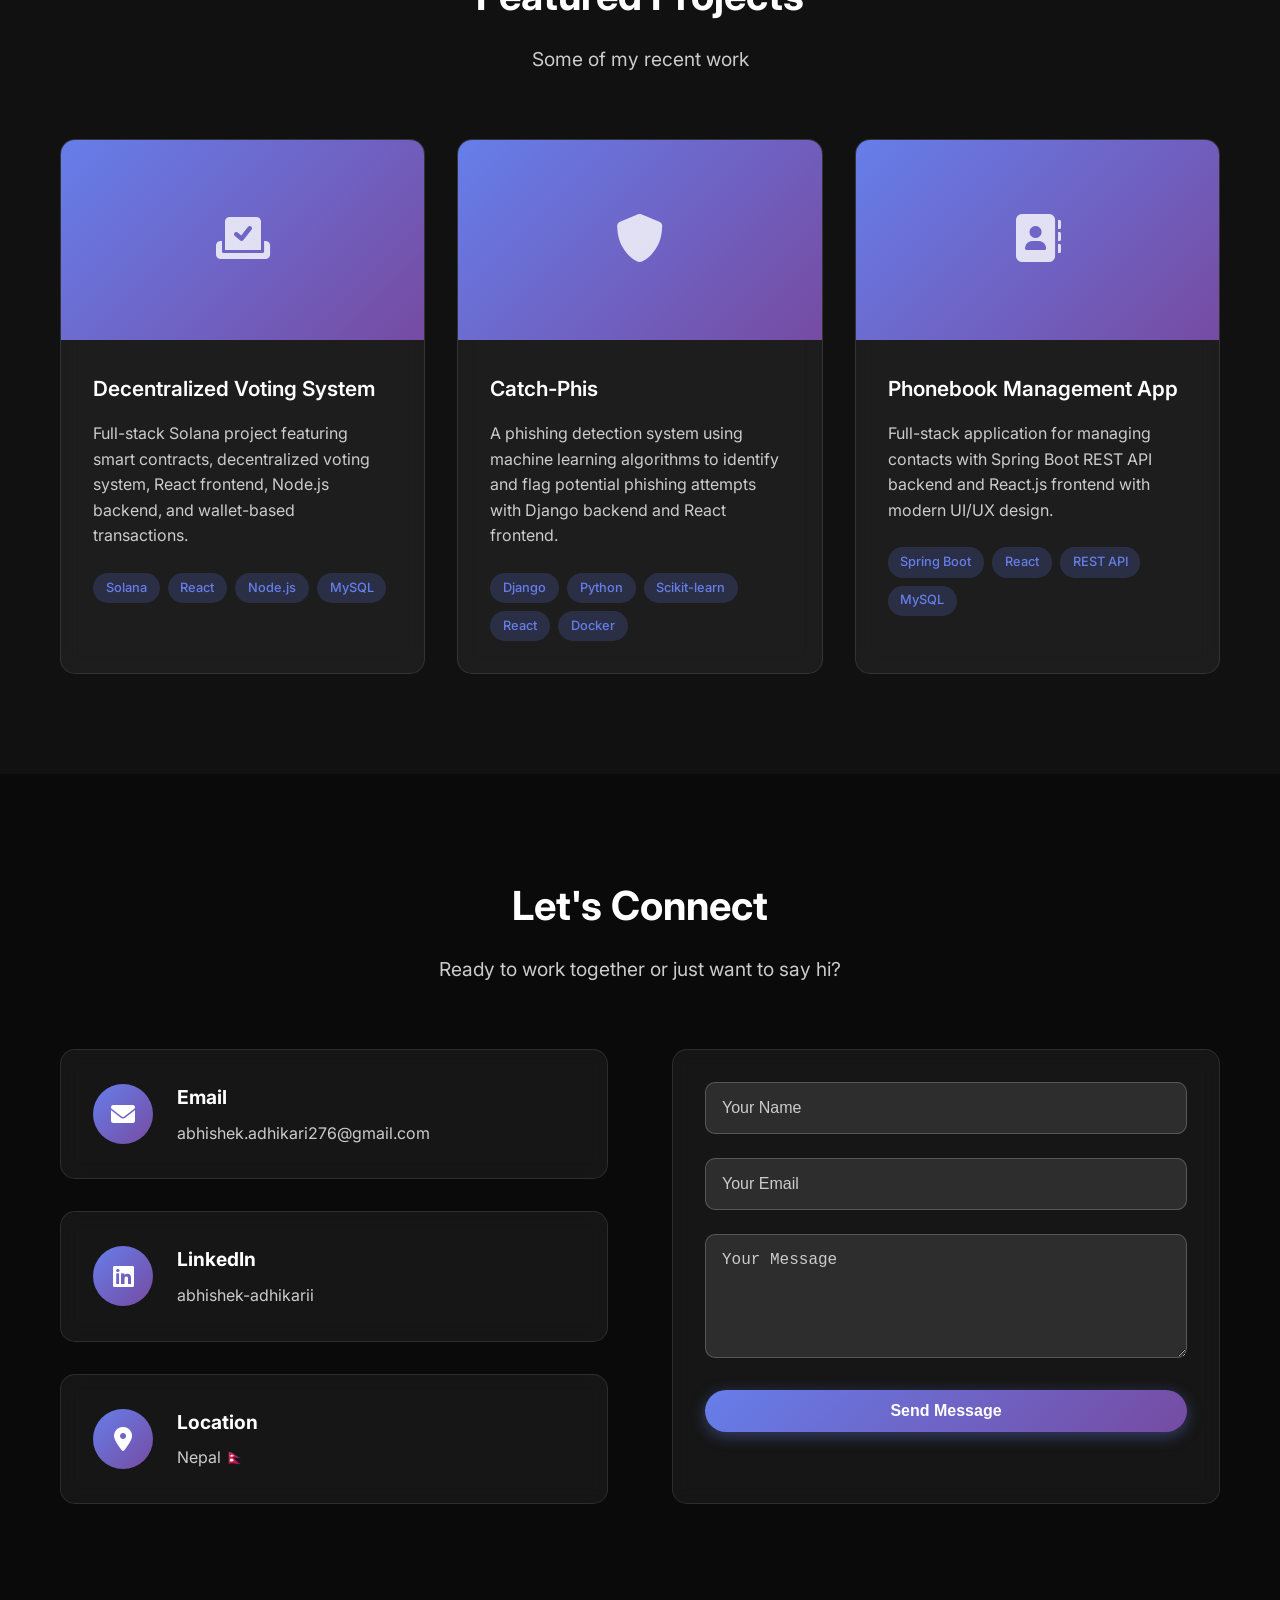
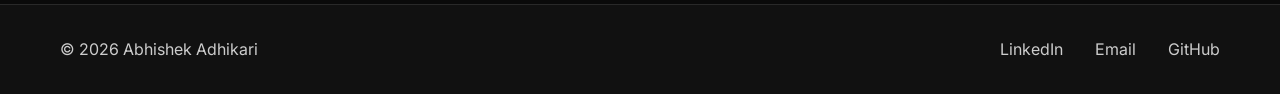
==== commit f01ed3ca: "Update title and role in index.html" ====
--- a/index.html
+++ b/index.html
@@ -3,7 +3,7 @@
 <head>
     <meta charset="UTF-8">
     <meta name="viewport" content="width=device-width, initial-scale=1.0">
-    <title>Abhishek Adhikari - Full Stack Developer</title>
+    <title>Abhishek Adhikari - Software Engineer</title>
     <link rel="stylesheet" href="styles.css">
     <link href="https://fonts.googleapis.com/css2?family=Inter:wght@300;400;500;600;700&display=swap" rel="stylesheet">
     <link rel="stylesheet" href="https://cdnjs.cloudflare.com/ajax/libs/font-awesome/6.0.0/css/all.min.css">
@@ -38,7 +38,7 @@
                     <h1 class="hero-title">
                         Hi👋, I'm<br><span class="gradient-text">Er. Abhishek Adhikari</span>
                     </h1>
-                    <p class="hero-subtitle">Full Stack Developer (MERN) | Blockchain & Web3 | Python & Data</p>
+                    <p class="hero-subtitle">Software Engineer | Blockchain & Web3 | Python & Data</p>
                     <p class="hero-description">
                         Building innovative web applications and blockchain solutions with modern technologies.
                         Based in Nepal 🇳🇵, open to global opportunities.
@@ -105,17 +105,17 @@
                         </div>
                         <div class="profile-info">
                             <h3>Er. Abhishek Adhikari</h3>
-                            <p>Full Stack Developer</p>
+                            <p>Founder & CTO</p>
                             <p class="location">📍 Nepal</p>
                             <div class="profile-badges">
                                 <span class="badge">🎓 Software Engineering</span>
-                                <span class="badge">💼 Aankhijhyal Technologies</span>
+                                <span class="badge">💼 Drona Intelligence</span>
                             </div>
                         </div>
                     </div>
                     <div class="about-stats">
                         <div class="stat-card">
-                            <div class="stat-number">3+</div>
+                            <div class="stat-number">5+</div>
                             <div class="stat-label">Years Experience</div>
                         </div>
                         <div class="stat-card">
@@ -130,7 +130,7 @@
                 </div>
                 <div class="about-text">
                     <div class="about-card">
-                        <h3>🚀 Full Stack MERN Developer</h3>
+                        <h3>🚀 Full Stack Developer</h3>
                         <p>With industry experience building scalable web applications using modern JavaScript technologies.</p>
                     </div>
                     <div class="about-card">
@@ -416,7 +416,7 @@
         <div class="container">
             <div class="footer-content">
                 <div class="footer-text">
-                    <p>&copy; 2024 Abhishek Adhikari. Built with passion and modern web technologies.</p>
+                    <p>&copy; 2026 Abhishek Adhikari</p>
                 </div>
                 <div class="footer-links">
                     <a href="https://www.linkedin.com/in/abhishek-adhikarii/" target="_blank">LinkedIn</a>
@@ -429,4 +429,4 @@
 
     <script src="script.js"></script>
 </body>
-</html>+</html>
--- a/styles.css
+++ b/styles.css
@@ -1551,4 +1551,15 @@
         background: #0a0a0a;
         color: #fff;
     }
+}
+/* Typing animation cursor */
+@keyframes blink {
+    0%, 50% { border-color: #667eea; }
+    51%, 100% { border-color: transparent; }
+}
+
+/* Ensure typing animation works on all devices */
+.hero-subtitle {
+    min-height: 1.5em;
+    display: inline-block;
 }
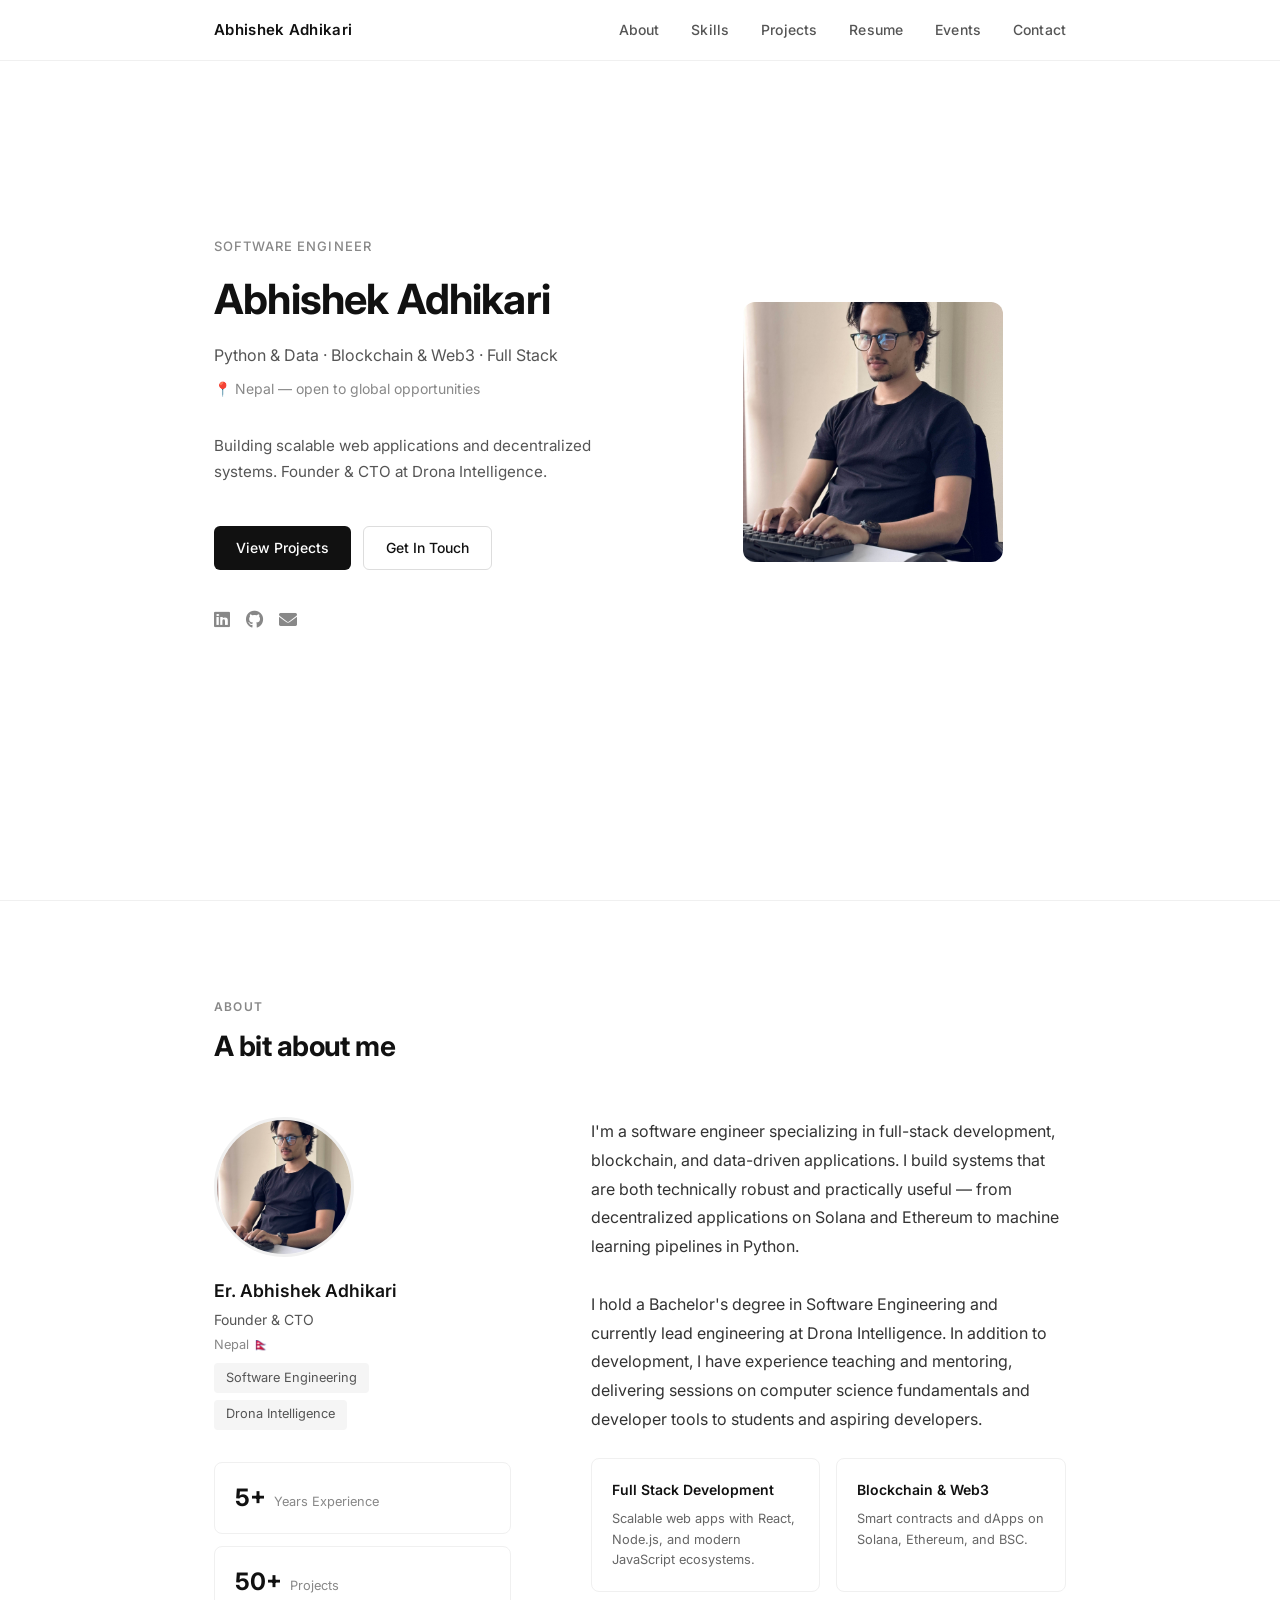
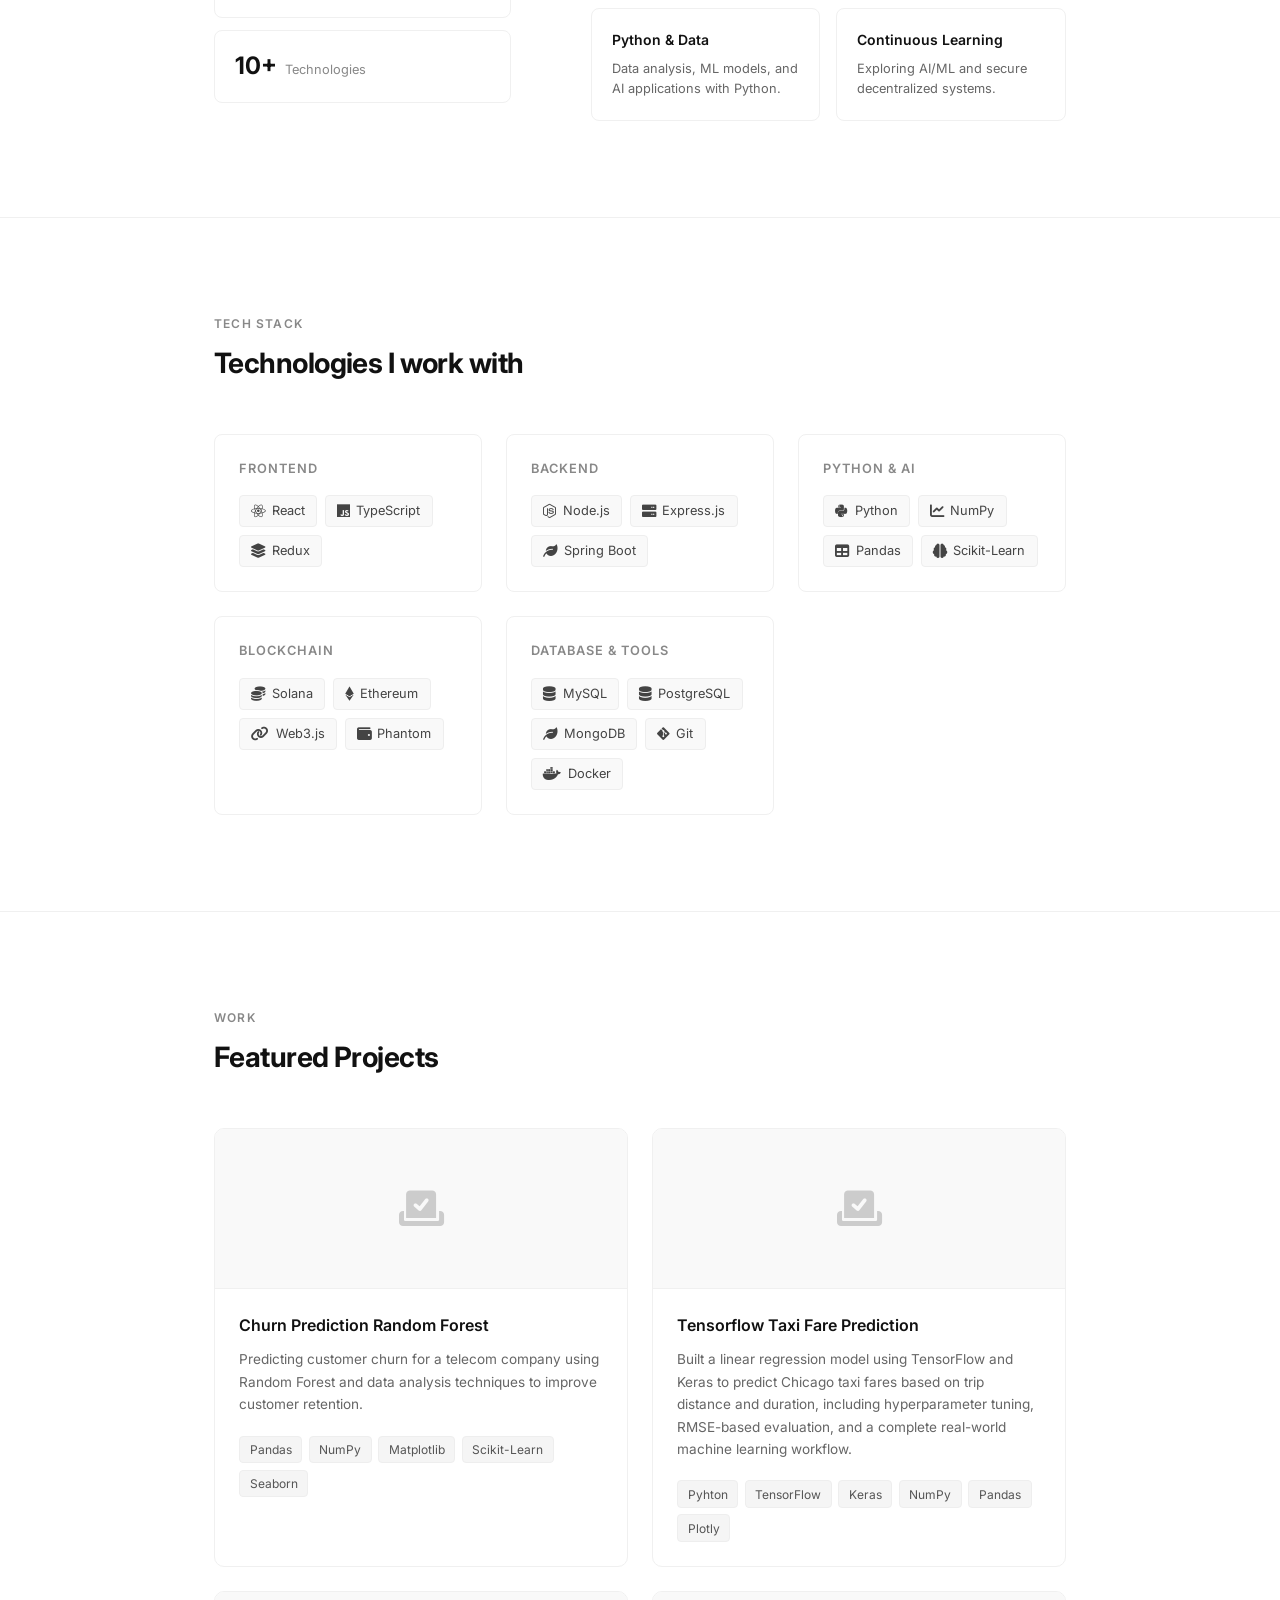
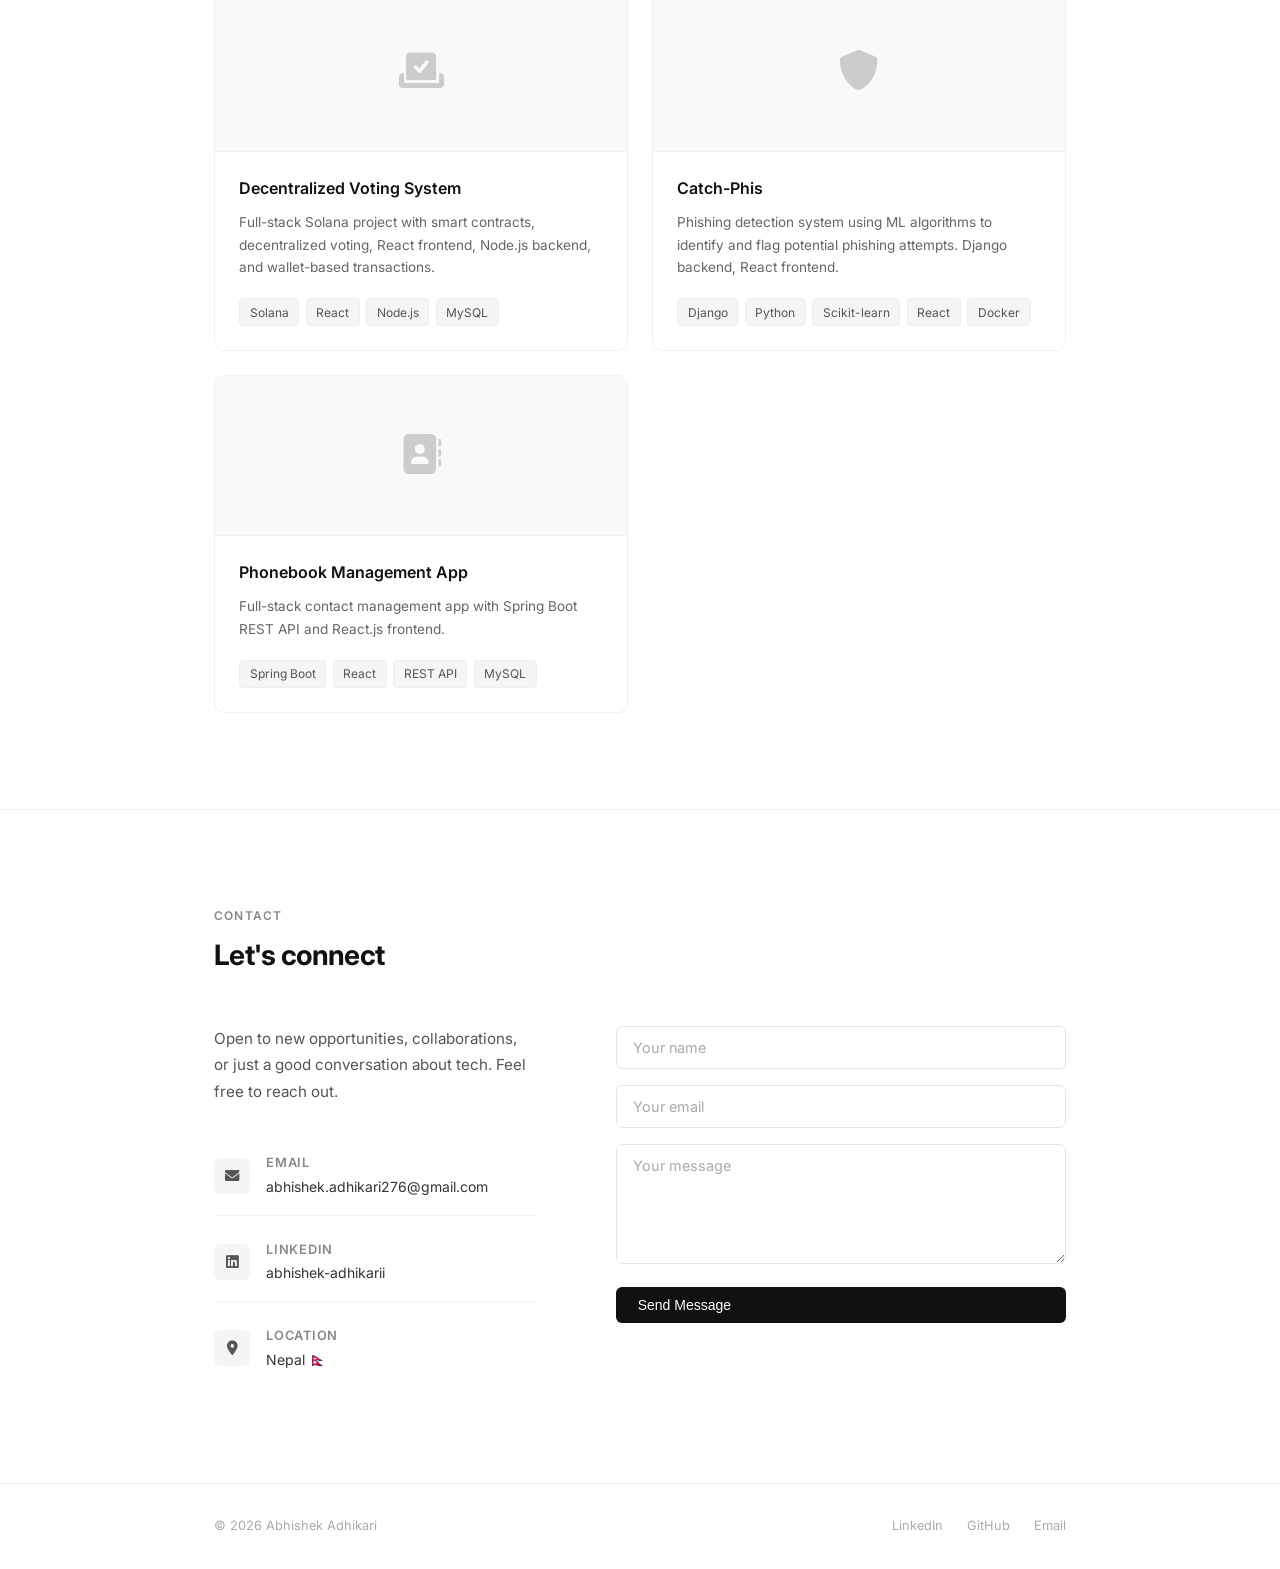
==== commit 37eec909: "refactor: UI and components" ====
--- a/index.html
+++ b/index.html
@@ -1,28 +1,34 @@
 <!DOCTYPE html>
 <html lang="en">
+
 <head>
     <meta charset="UTF-8">
     <meta name="viewport" content="width=device-width, initial-scale=1.0">
-    <title>Abhishek Adhikari - Software Engineer</title>
+    <title>Abhishek Adhikari — Software Engineer</title>
     <link rel="stylesheet" href="styles.css">
+    <link rel="preconnect" href="https://fonts.googleapis.com">
+    <link rel="preconnect" href="https://fonts.gstatic.com" crossorigin>
     <link href="https://fonts.googleapis.com/css2?family=Inter:wght@300;400;500;600;700&display=swap" rel="stylesheet">
     <link rel="stylesheet" href="https://cdnjs.cloudflare.com/ajax/libs/font-awesome/6.0.0/css/all.min.css">
 </head>
+
 <body>
+
     <!-- Navigation -->
     <nav class="navbar">
         <div class="nav-container">
             <div class="nav-logo">
-                <span class="logo-text">AA</span>
+                <a href="index.html" class="logo-text">Abhishek Adhikari</a>
             </div>
             <ul class="nav-menu">
-                <li><a href="#home" class="nav-link">Home</a></li>
                 <li><a href="#about" class="nav-link">About</a></li>
                 <li><a href="#skills" class="nav-link">Skills</a></li>
                 <li><a href="#projects" class="nav-link">Projects</a></li>
+                <li><a href="resume.html" class="nav-link">Resume</a></li>
+                <li><a href="events.html" class="nav-link">Events</a></li>
                 <li><a href="#contact" class="nav-link">Contact</a></li>
             </ul>
-            <div class="hamburger">
+            <div class="hamburger" aria-label="Toggle menu" role="button" tabindex="0">
                 <span class="bar"></span>
                 <span class="bar"></span>
                 <span class="bar"></span>
@@ -30,262 +36,260 @@
         </div>
     </nav>
 
-    <!-- Hero Section -->
+    <!-- Hero -->
     <section id="home" class="hero">
         <div class="hero-container">
             <div class="hero-content">
                 <div class="hero-text">
-                    <h1 class="hero-title">
-                        Hi👋, I'm<br><span class="gradient-text">Er. Abhishek Adhikari</span>
-                    </h1>
-                    <p class="hero-subtitle">Software Engineer | Blockchain & Web3 | Python & Data</p>
+                    <p class="hero-label">Software Engineer</p>
+                    <h1 class="hero-title">Abhishek Adhikari</h1>
+                    <p class="hero-subtitle">Python &amp; Data · Blockchain &amp; Web3 · Full Stack</p>
+                    <p class="hero-location">📍 Nepal — open to global opportunities</p>
                     <p class="hero-description">
-                        Building innovative web applications and blockchain solutions with modern technologies.
-                        Based in Nepal 🇳🇵, open to global opportunities.
+                        Building scalable web applications and decentralized systems.
+                        Founder &amp; CTO at Drona Intelligence.
                     </p>
                     <div class="hero-buttons">
                         <a href="#projects" class="btn btn-primary">View Projects</a>
                         <a href="#contact" class="btn btn-secondary">Get In Touch</a>
                     </div>
                     <div class="social-links">
-                        <a href="https://www.linkedin.com/in/abhishek-adhikarii/" target="_blank" class="social-link">
+                        <a href="https://www.linkedin.com/in/abhishek-adhikarii/" target="_blank" rel="noopener"
+                            class="social-link" aria-label="LinkedIn">
                             <i class="fab fa-linkedin"></i>
                         </a>
-                        <a href="mailto:abhishek.adhikari276@gmail.com" class="social-link">
+                        <a href="https://github.com/ad-abhishek" target="_blank" rel="noopener" class="social-link"
+                            aria-label="GitHub">
+                            <i class="fab fa-github"></i>
+                        </a>
+                        <a href="mailto:abhishek.adhikari276@gmail.com" class="social-link" aria-label="Email">
                             <i class="fas fa-envelope"></i>
                         </a>
-                        <a href="https://github.com/ad-abhishek" target="_blank" class="social-link">
-                            <i class="fab fa-github"></i>
-                        </a>
                     </div>
                 </div>
                 <div class="hero-visual">
-                    <div class="floating-card">
-                        <div class="code-snippet">
-                            <div class="code-header">
-                                <div class="dots">
-                                    <span class="dot red"></span>
-                                    <span class="dot yellow"></span>
-                                    <span class="dot green"></span>
-                                </div>
-                                <span class="filename">portfolio.js</span>
-                            </div>
-                            <div class="code-content">
-                                <span class="keyword">const</span> <span class="variable">developer</span> = {<br>
-                                &nbsp;&nbsp;<span class="property">name</span>: <span class="string">'Abhishek'</span>,<br>
-                                &nbsp;&nbsp;<span class="property">skills</span>: [<span class="string">'React'</span>, <span class="string">'Node.js'</span>, <span class="string">'Blockchain'</span>],<br>
-                                &nbsp;&nbsp;<span class="property">passion</span>: <span class="string">'Building the future'</span><br>
-                                };
-                            </div>
-                        </div>
-                    </div>
-                </div>
-            </div>
-        </div>
-        <div class="scroll-indicator">
-            <div class="scroll-arrow"></div>
+                    <div class="profile-photo-wrap">
+                        <img src="profile.jpg" alt="Abhishek Adhikari" id="profileImg">
+                    </div>
+                </div>
+            </div>
         </div>
     </section>
 
-    <!-- About Section -->
+    <!-- About -->
     <section id="about" class="about">
         <div class="container">
             <div class="section-header">
-                <h2 class="section-title">About Me</h2>
-                <p class="section-subtitle">Passionate developer crafting digital experiences</p>
+                <p class="section-label">About</p>
+                <h2 class="section-title">A bit about me</h2>
             </div>
             <div class="about-content">
                 <div class="about-profile">
                     <div class="profile-image-container">
                         <div class="profile-image">
-                            <img src="profile.jpg" alt="Abhishek Adhikari" id="profileImg">
-                            <div class="profile-overlay">
-                                <div class="profile-ring"></div>
-                            </div>
+                            <img src="profile.jpg" alt="Abhishek Adhikari" id="profileImgAbout">
                         </div>
                         <div class="profile-info">
                             <h3>Er. Abhishek Adhikari</h3>
-                            <p>Founder & CTO</p>
-                            <p class="location">📍 Nepal</p>
+                            <p>Founder &amp; CTO</p>
+                            <p class="location">Nepal 🇳🇵</p>
                             <div class="profile-badges">
-                                <span class="badge">🎓 Software Engineering</span>
-                                <span class="badge">💼 Drona Intelligence</span>
+                                <span class="badge">Software Engineering</span>
+                                <span class="badge">Drona Intelligence</span>
                             </div>
                         </div>
                     </div>
                     <div class="about-stats">
                         <div class="stat-card">
-                            <div class="stat-number">5+</div>
-                            <div class="stat-label">Years Experience</div>
+                            <span class="stat-number">5+</span>
+                            <span class="stat-label">Years Experience</span>
                         </div>
                         <div class="stat-card">
-                            <div class="stat-number">50+</div>
-                            <div class="stat-label">Projects Completed</div>
+                            <span class="stat-number">50+</span>
+                            <span class="stat-label">Projects</span>
                         </div>
                         <div class="stat-card">
-                            <div class="stat-number">10+</div>
-                            <div class="stat-label">Technologies</div>
+                            <span class="stat-number">10+</span>
+                            <span class="stat-label">Technologies</span>
                         </div>
                     </div>
                 </div>
                 <div class="about-text">
-                    <div class="about-card">
-                        <h3>🚀 Full Stack Developer</h3>
-                        <p>With industry experience building scalable web applications using modern JavaScript technologies.</p>
-                    </div>
-                    <div class="about-card">
-                        <h3>🔗 Blockchain & Web3 Specialist</h3>
-                        <p>Actively working on decentralized applications and smart contracts on Solana, Ethereum, and BSC.</p>
-                    </div>
-                    <div class="about-card">
-                        <h3>🐍 Python & Data Enthusiast</h3>
-                        <p>Strong foundation in Python for data analysis, machine learning, and AI applications.</p>
-                    </div>
-                    <div class="about-card">
-                        <h3>🎓 Continuous Learner</h3>
-                        <p>Bachelor's in Software Engineering, currently exploring AI/ML and secure decentralized systems.</p>
+                    <p class="about-intro">
+                        I'm a software engineer specializing in full-stack development, blockchain, and data-driven
+                        applications.
+                        I build systems that are both technically robust and practically useful — from decentralized
+                        applications
+                        on Solana and Ethereum to machine learning pipelines in Python. <br><br>
+
+                        I hold a Bachelor's degree in Software Engineering and currently lead engineering at Drona
+                        Intelligence.
+                        In addition to development, I have experience teaching and mentoring, delivering sessions on
+                        computer science
+                        fundamentals and developer tools to students and aspiring developers.
+                    </p>
+                    <div class="about-cards">
+                        <div class="about-card fade-in">
+                            <h3>Full Stack Development</h3>
+                            <p>Scalable web apps with React, Node.js, and modern JavaScript ecosystems.</p>
+                        </div>
+                        <div class="about-card fade-in">
+                            <h3>Blockchain &amp; Web3</h3>
+                            <p>Smart contracts and dApps on Solana, Ethereum, and BSC.</p>
+                        </div>
+                        <div class="about-card fade-in">
+                            <h3>Python &amp; Data</h3>
+                            <p>Data analysis, ML models, and AI applications with Python.</p>
+                        </div>
+                        <div class="about-card fade-in">
+                            <h3>Continuous Learning</h3>
+                            <p>Exploring AI/ML and secure decentralized systems.</p>
+                        </div>
                     </div>
                 </div>
             </div>
         </div>
     </section>
-    <!-- Skills Section -->
+
+    <!-- Skills -->
     <section id="skills" class="skills">
         <div class="container">
             <div class="section-header">
-                <h2 class="section-title">Tech Stack</h2>
-                <p class="section-subtitle">Technologies I work with</p>
+                <p class="section-label">Tech Stack</p>
+                <h2 class="section-title">Technologies I work with</h2>
             </div>
             <div class="skills-grid">
-                <div class="skill-category">
+                <div class="skill-category fade-in">
                     <h3 class="category-title">Frontend</h3>
                     <div class="skill-items">
-                        <div class="skill-item">
-                            <i class="fab fa-react"></i>
-                            <span>React</span>
-                        </div>
-                        <div class="skill-item">
-                            <i class="fab fa-js"></i>
-                            <span>TypeScript</span>
-                        </div>
-                        <div class="skill-item">
-                            <i class="fas fa-layer-group"></i>
-                            <span>Redux</span>
-                        </div>
-                    </div>
-                </div>
-                <div class="skill-category">
+                        <div class="skill-item"><i class="fab fa-react"></i><span>React</span></div>
+                        <div class="skill-item"><i class="fab fa-js"></i><span>TypeScript</span></div>
+                        <div class="skill-item"><i class="fas fa-layer-group"></i><span>Redux</span></div>
+                    </div>
+                </div>
+                <div class="skill-category fade-in">
                     <h3 class="category-title">Backend</h3>
                     <div class="skill-items">
-                        <div class="skill-item">
-                            <i class="fab fa-node-js"></i>
-                            <span>Node.js</span>
-                        </div>
-                        <div class="skill-item">
-                            <i class="fas fa-server"></i>
-                            <span>Express.js</span>
-                        </div>
-                        <div class="skill-item">
-                            <i class="fas fa-leaf"></i>
-                            <span>Spring Boot</span>
-                        </div>
-                    </div>
-                </div>
-                <div class="skill-category">
-                    <h3 class="category-title">Python & AI</h3>
+                        <div class="skill-item"><i class="fab fa-node-js"></i><span>Node.js</span></div>
+                        <div class="skill-item"><i class="fas fa-server"></i><span>Express.js</span></div>
+                        <div class="skill-item"><i class="fas fa-leaf"></i><span>Spring Boot</span></div>
+                    </div>
+                </div>
+                <div class="skill-category fade-in">
+                    <h3 class="category-title">Python &amp; AI</h3>
                     <div class="skill-items">
-                        <div class="skill-item">
-                            <i class="fab fa-python"></i>
-                            <span>Python</span>
-                        </div>
-                        <div class="skill-item">
-                            <i class="fas fa-chart-line"></i>
-                            <span>NumPy</span>
-                        </div>
-                        <div class="skill-item">
-                            <i class="fas fa-table"></i>
-                            <span>Pandas</span>
-                        </div>
-                        <div class="skill-item">
-                            <i class="fas fa-brain"></i>
-                            <span>Scikit-Learn</span>
-                        </div>
-                    </div>
-                </div>
-                <div class="skill-category">
+                        <div class="skill-item"><i class="fab fa-python"></i><span>Python</span></div>
+                        <div class="skill-item"><i class="fas fa-chart-line"></i><span>NumPy</span></div>
+                        <div class="skill-item"><i class="fas fa-table"></i><span>Pandas</span></div>
+                        <div class="skill-item"><i class="fas fa-brain"></i><span>Scikit-Learn</span></div>
+                    </div>
+                </div>
+                <div class="skill-category fade-in">
                     <h3 class="category-title">Blockchain</h3>
                     <div class="skill-items">
-                        <div class="skill-item">
-                            <i class="fas fa-coins"></i>
-                            <span>Solana</span>
-                        </div>
-                        <div class="skill-item">
-                            <i class="fab fa-ethereum"></i>
-                            <span>Ethereum</span>
-                        </div>
-                        <div class="skill-item">
-                            <i class="fas fa-link"></i>
-                            <span>Web3.js</span>
-                        </div>
-                        <div class="skill-item">
-                            <i class="fas fa-wallet"></i>
-                            <span>Phantom</span>
-                        </div>
-                    </div>
-                </div>
-                <div class="skill-category">
-                    <h3 class="category-title">Database & Tools</h3>
+                        <div class="skill-item"><i class="fas fa-coins"></i><span>Solana</span></div>
+                        <div class="skill-item"><i class="fab fa-ethereum"></i><span>Ethereum</span></div>
+                        <div class="skill-item"><i class="fas fa-link"></i><span>Web3.js</span></div>
+                        <div class="skill-item"><i class="fas fa-wallet"></i><span>Phantom</span></div>
+                    </div>
+                </div>
+                <div class="skill-category fade-in">
+                    <h3 class="category-title">Database &amp; Tools</h3>
                     <div class="skill-items">
-                        <div class="skill-item">
-                            <i class="fas fa-database"></i>
-                            <span>MySQL</span>
-                        </div>
-                        <div class="skill-item">
-                            <i class="fas fa-elephant"></i>
-                            <span>PostgreSQL</span>
-                        </div>
-                        <div class="skill-item">
-                            <i class="fas fa-leaf"></i>
-                            <span>MongoDB</span>
-                        </div>
-                        <div class="skill-item">
-                            <i class="fab fa-git-alt"></i>
-                            <span>Git</span>
-                        </div>
-                        <div class="skill-item">
-                            <i class="fab fa-docker"></i>
-                            <span>Docker</span>
-                        </div>
+                        <div class="skill-item"><i class="fas fa-database"></i><span>MySQL</span></div>
+                        <div class="skill-item"><i class="fas fa-database"></i><span>PostgreSQL</span></div>
+                        <div class="skill-item"><i class="fas fa-leaf"></i><span>MongoDB</span></div>
+                        <div class="skill-item"><i class="fab fa-git-alt"></i><span>Git</span></div>
+                        <div class="skill-item"><i class="fab fa-docker"></i><span>Docker</span></div>
                     </div>
                 </div>
             </div>
         </div>
     </section>
 
-    <!-- Projects Section -->
+    <!-- Projects -->
     <section id="projects" class="projects">
         <div class="container">
             <div class="section-header">
+                <p class="section-label">Work</p>
                 <h2 class="section-title">Featured Projects</h2>
-                <p class="section-subtitle">Some of my recent work</p>
             </div>
             <div class="projects-grid">
-                <div class="project-card">
+                <div class="project-card fade-in">
                     <div class="project-image">
                         <div class="project-overlay">
                             <div class="project-links">
-                                <a href="#" class="project-link"><i class="fas fa-external-link-alt"></i></a>
-                                <a href="#" class="project-link"><i class="fab fa-github"></i></a>
-                            </div>
-                        </div>
-                        <div class="project-placeholder">
-                            <i class="fas fa-vote-yea"></i>
-                        </div>
+                                <a href="#" class="project-link" aria-label="Live demo"><i
+                                        class="fas fa-external-link-alt"></i></a>
+                                <a href="https://github.com/Ad-Abhishek/churn-prediction-random-forest"
+                                    class="project-link" aria-label="GitHub"><i class="fab fa-github"></i></a>
+                            </div>
+                        </div>
+                        <div class="project-placeholder"><i class="fas fa-vote-yea"></i></div>
+                    </div>
+                    <div class="project-content">
+                        <h3 class="project-title">Churn Prediction Random Forest</h3>
+                        <p class="project-description">
+                            Predicting customer churn for a telecom company using Random Forest and data analysis
+                            techniques to improve customer retention.
+                        </p>
+                        <div class="project-tech">
+                            <span class="tech-tag">Pandas</span>
+                            <span class="tech-tag">NumPy</span>
+                            <span class="tech-tag">Matplotlib</span>
+                            <span class="tech-tag">Scikit-Learn</span>
+                            <span class="tech-tag">Seaborn</span>
+                        </div>
+                    </div>
+                </div>
+                <div class="project-card fade-in">
+                    <div class="project-image">
+                        <div class="project-overlay">
+                            <div class="project-links">
+                                <a href="#" class="project-link" aria-label="Live demo"><i
+                                        class="fas fa-external-link-alt"></i></a>
+                                <a href="https://github.com/Ad-Abhishek/tensorflow-taxi-fare-prediction"
+                                    class="project-link" aria-label="GitHub"><i class="fab fa-github"></i></a>
+                            </div>
+                        </div>
+                        <div class="project-placeholder"><i class="fas fa-vote-yea"></i></div>
+                    </div>
+                    <div class="project-content">
+                        <h3 class="project-title">Tensorflow Taxi Fare Prediction</h3>
+                        <p class="project-description">
+                            Built a linear regression model using TensorFlow and Keras to predict Chicago taxi fares
+                            based on trip distance and
+                            duration, including hyperparameter tuning, RMSE-based evaluation, and a complete real-world
+                            machine learning workflow.
+                        </p>
+                        <div class="project-tech">
+                            <span class="tech-tag">Pyhton</span>
+                            <span class="tech-tag">TensorFlow</span>
+                            <span class="tech-tag">Keras</span>
+                            <span class="tech-tag">NumPy</span>
+                            <span class="tech-tag">Pandas</span>
+                            <span class="tech-tag">Plotly</span>
+                        </div>
+                    </div>
+                </div>
+
+
+                <div class="project-card fade-in">
+                    <div class="project-image">
+                        <div class="project-overlay">
+                            <div class="project-links">
+                                <a href="#" class="project-link" aria-label="Live demo"><i
+                                        class="fas fa-external-link-alt"></i></a>
+                                <a href="https://github.com/Ad-Abhishek/decentralized-voting-system-solana"
+                                    class="project-link" aria-label="GitHub"><i class="fab fa-github"></i></a>
+                            </div>
+                        </div>
+                        <div class="project-placeholder"><i class="fas fa-vote-yea"></i></div>
                     </div>
                     <div class="project-content">
                         <h3 class="project-title">Decentralized Voting System</h3>
                         <p class="project-description">
-                            Full-stack Solana project featuring smart contracts, decentralized voting system, 
+                            Full-stack Solana project with smart contracts, decentralized voting,
                             React frontend, Node.js backend, and wallet-based transactions.
                         </p>
                         <div class="project-tech">
@@ -296,24 +300,23 @@
                         </div>
                     </div>
                 </div>
-                
-                <div class="project-card">
+
+                <div class="project-card fade-in">
                     <div class="project-image">
                         <div class="project-overlay">
                             <div class="project-links">
-                                <a href="#" class="project-link"><i class="fas fa-external-link-alt"></i></a>
-                                <a href="#" class="project-link"><i class="fab fa-github"></i></a>
-                            </div>
-                        </div>
-                        <div class="project-placeholder">
-                            <i class="fas fa-shield-alt"></i>
-                        </div>
+                                <a href="#" class="project-link" aria-label="Live demo"><i
+                                        class="fas fa-external-link-alt"></i></a>
+                                <a href="#" class="project-link" aria-label="GitHub"><i class="fab fa-github"></i></a>
+                            </div>
+                        </div>
+                        <div class="project-placeholder"><i class="fas fa-shield-alt"></i></div>
                     </div>
                     <div class="project-content">
                         <h3 class="project-title">Catch-Phis</h3>
                         <p class="project-description">
-                            A phishing detection system using machine learning algorithms to identify and flag 
-                            potential phishing attempts with Django backend and React frontend.
+                            Phishing detection system using ML algorithms to identify and flag
+                            potential phishing attempts. Django backend, React frontend.
                         </p>
                         <div class="project-tech">
                             <span class="tech-tag">Django</span>
@@ -324,24 +327,24 @@
                         </div>
                     </div>
                 </div>
-                
-                <div class="project-card">
+
+                <div class="project-card fade-in">
                     <div class="project-image">
                         <div class="project-overlay">
                             <div class="project-links">
-                                <a href="#" class="project-link"><i class="fas fa-external-link-alt"></i></a>
-                                <a href="#" class="project-link"><i class="fab fa-github"></i></a>
-                            </div>
-                        </div>
-                        <div class="project-placeholder">
-                            <i class="fas fa-address-book"></i>
-                        </div>
+                                <a href="#" class="project-link" aria-label="Live demo"><i
+                                        class="fas fa-external-link-alt"></i></a>
+                                <a href="https://github.com/Ad-Abhishek/phonebook-management-fullstack-app"
+                                    class="project-link" aria-label="GitHub"><i class="fab fa-github"></i></a>
+                            </div>
+                        </div>
+                        <div class="project-placeholder"><i class="fas fa-address-book"></i></div>
                     </div>
                     <div class="project-content">
                         <h3 class="project-title">Phonebook Management App</h3>
                         <p class="project-description">
-                            Full-stack application for managing contacts with Spring Boot REST API backend 
-                            and React.js frontend with modern UI/UX design.
+                            Full-stack contact management app with Spring Boot REST API
+                            and React.js frontend.
                         </p>
                         <div class="project-tech">
                             <span class="tech-tag">Spring Boot</span>
@@ -355,37 +358,35 @@
         </div>
     </section>
 
-    <!-- Contact Section -->
+    <!-- Contact -->
     <section id="contact" class="contact">
         <div class="container">
             <div class="section-header">
-                <h2 class="section-title">Let's Connect</h2>
-                <p class="section-subtitle">Ready to work together or just want to say hi?</p>
+                <p class="section-label">Contact</p>
+                <h2 class="section-title">Let's connect</h2>
             </div>
             <div class="contact-content">
                 <div class="contact-info">
+                    <p class="contact-intro">
+                        Open to new opportunities, collaborations, or just a good conversation about tech.
+                        Feel free to reach out.
+                    </p>
                     <div class="contact-card">
-                        <div class="contact-icon">
-                            <i class="fas fa-envelope"></i>
-                        </div>
+                        <div class="contact-icon"><i class="fas fa-envelope"></i></div>
                         <div class="contact-details">
                             <h3>Email</h3>
                             <p>abhishek.adhikari276@gmail.com</p>
                         </div>
                     </div>
                     <div class="contact-card">
-                        <div class="contact-icon">
-                            <i class="fab fa-linkedin"></i>
-                        </div>
+                        <div class="contact-icon"><i class="fab fa-linkedin"></i></div>
                         <div class="contact-details">
                             <h3>LinkedIn</h3>
                             <p>abhishek-adhikarii</p>
                         </div>
                     </div>
                     <div class="contact-card">
-                        <div class="contact-icon">
-                            <i class="fas fa-map-marker-alt"></i>
-                        </div>
+                        <div class="contact-icon"><i class="fas fa-map-marker-alt"></i></div>
                         <div class="contact-details">
                             <h3>Location</h3>
                             <p>Nepal 🇳🇵</p>
@@ -393,16 +394,15 @@
                     </div>
                 </div>
                 <div class="contact-form">
-                    <!-- https://formspree.io/f/mqarjyaq -->
                     <form class="form" action="https://formspree.io/f/mqarjyaq" method="POST">
                         <div class="form-group">
-                            <input type="text" name="name" placeholder="Your Name" required>
+                            <input type="text" name="name" placeholder="Your name" required>
                         </div>
                         <div class="form-group">
-                            <input type="email" name="email" placeholder="Your Email" required>
+                            <input type="email" name="email" placeholder="Your email" required>
                         </div>
                         <div class="form-group">
-                            <textarea name="message" placeholder="Your Message" rows="5" required></textarea>
+                            <textarea name="message" placeholder="Your message" rows="5" required></textarea>
                         </div>
                         <button type="submit" class="btn btn-primary">Send Message</button>
                     </form>
@@ -419,9 +419,10 @@
                     <p>&copy; 2026 Abhishek Adhikari</p>
                 </div>
                 <div class="footer-links">
-                    <a href="https://www.linkedin.com/in/abhishek-adhikarii/" target="_blank">LinkedIn</a>
+                    <a href="https://www.linkedin.com/in/abhishek-adhikarii/" target="_blank"
+                        rel="noopener">LinkedIn</a>
+                    <a href="https://github.com/ad-abhishek" target="_blank" rel="noopener">GitHub</a>
                     <a href="mailto:abhishek.adhikari276@gmail.com">Email</a>
-                    <a href="https://github.com/ad-abhishek" target="_blank">GitHub</a>
                 </div>
             </div>
         </div>
@@ -429,4 +430,5 @@
 
     <script src="script.js"></script>
 </body>
-</html>
+
+</html>
--- a/styles.css
+++ b/styles.css
@@ -1,5 +1,7 @@
-/* Reset and Base Styles */
-* {
+/* ===== Reset & Base ===== */
+*,
+*::before,
+*::after {
     margin: 0;
     padding: 0;
     box-sizing: border-box;
@@ -7,50 +9,72 @@
 
 html {
     scroll-behavior: smooth;
+    font-size: 16px;
 }
 
 body {
     font-family: 'Inter', sans-serif;
+    background: #fff;
+    color: #111;
     line-height: 1.6;
-    color: #333;
-    background: #0a0a0a;
     overflow-x: hidden;
+    -webkit-font-smoothing: antialiased;
+}
+
+a {
+    color: inherit;
+    text-decoration: none;
 }
 
 .container {
-    max-width: 1200px;
+    max-width: 900px;
     margin: 0 auto;
-    padding: 0 20px;
-}
-
-/* Navigation */
+    padding: 0 24px;
+}
+
+/* ===== Scrollbar ===== */
+::-webkit-scrollbar {
+    width: 6px;
+}
+
+::-webkit-scrollbar-track {
+    background: #f5f5f5;
+}
+
+::-webkit-scrollbar-thumb {
+    background: #ccc;
+    border-radius: 3px;
+}
+
+/* ===== Navigation ===== */
 .navbar {
     position: fixed;
     top: 0;
     width: 100%;
-    background: rgba(10, 10, 10, 0.95);
-    backdrop-filter: blur(10px);
+    background: rgba(255, 255, 255, 0.92);
+    backdrop-filter: blur(12px);
+    -webkit-backdrop-filter: blur(12px);
+    border-bottom: 1px solid #f0f0f0;
     z-index: 1000;
-    transition: all 0.3s ease;
+    transition: border-color 0.3s;
 }
 
 .nav-container {
-    max-width: 1200px;
+    max-width: 900px;
     margin: 0 auto;
-    padding: 0 20px;
+    padding: 0 24px;
     display: flex;
     justify-content: space-between;
     align-items: center;
-    height: 70px;
+    height: 60px;
 }
 
 .nav-logo .logo-text {
-    font-size: 24px;
-    font-weight: 700;
-    background: linear-gradient(135deg, #667eea 0%, #764ba2 100%);
-    -webkit-background-clip: text;
-    -webkit-text-fill-color: transparent;
-    background-clip: text;
+    font-size: 15px;
+    font-weight: 600;
+    letter-spacing: 0.02em;
+    color: #111;
+    text-decoration: none;
 }
 
 .nav-menu {
@@ -60,172 +84,148 @@
 }
 
 .nav-link {
-    color: #fff;
-    text-decoration: none;
+    font-size: 14px;
     font-weight: 500;
-    transition: all 0.3s ease;
-    position: relative;
-}
-
-.nav-link:hover {
-    color: #667eea;
-}
-
-.nav-link::after {
-    content: '';
-    position: absolute;
-    bottom: -5px;
-    left: 0;
-    width: 0;
-    height: 2px;
-    background: linear-gradient(135deg, #667eea 0%, #764ba2 100%);
-    transition: width 0.3s ease;
-}
-
-.nav-link:hover::after {
-    width: 100%;
+    color: #555;
+    transition: color 0.2s;
+    letter-spacing: 0.01em;
+}
+
+.nav-link:hover,
+.nav-link.active {
+    color: #111;
 }
 
 .hamburger {
     display: none;
     flex-direction: column;
     cursor: pointer;
+    gap: 5px;
 }
 
 .bar {
-    width: 25px;
-    height: 3px;
-    background: #fff;
-    margin: 3px 0;
+    width: 22px;
+    height: 1.5px;
+    background: #111;
     transition: 0.3s;
 }
 
-/* Hero Section */
+/* ===== Hero ===== */
 .hero {
     min-height: 100vh;
     display: flex;
     align-items: center;
-    background: linear-gradient(135deg, #0a0a0a 0%, #1a1a2e 50%, #16213e 100%);
-    position: relative;
-    overflow: hidden;
-}
-
-.hero::before {
-    content: '';
-    position: absolute;
-    top: 0;
-    left: 0;
-    right: 0;
-    bottom: 0;
-    background: url('data:image/svg+xml,<svg xmlns="http://www.w3.org/2000/svg" viewBox="0 0 100 100"><defs><pattern id="grid" width="10" height="10" patternUnits="userSpaceOnUse"><path d="M 10 0 L 0 0 0 10" fill="none" stroke="%23333" stroke-width="0.5" opacity="0.3"/></pattern></defs><rect width="100" height="100" fill="url(%23grid)"/></svg>');
-    opacity: 0.1;
+    padding-top: 60px;
 }
 
 .hero-container {
-    max-width: 1200px;
+    max-width: 900px;
     margin: 0 auto;
-    padding: 0 20px;
-    position: relative;
-    z-index: 2;
+    padding: 80px 24px;
 }
 
 .hero-content {
     display: grid;
     grid-template-columns: 1fr 1fr;
-    gap: 4rem;
-    align-items: center;
+    gap: 5rem;
+    align-items: center;
+}
+
+.hero-label {
+    font-size: 13px;
+    font-weight: 500;
+    color: #888;
+    letter-spacing: 0.08em;
+    text-transform: uppercase;
+    margin-bottom: 1.2rem;
 }
 
 .hero-title {
-    font-size: 3.5rem;
+    font-size: 2.6rem;
     font-weight: 700;
+    color: #111;
+    line-height: 1.15;
+    margin-bottom: 1.2rem;
+    letter-spacing: -0.02em;
+}
+
+.hero-subtitle {
+    font-size: 1rem;
+    color: #555;
+    margin-bottom: 0.6rem;
+    font-weight: 400;
+}
+
+.hero-location {
+    font-size: 0.875rem;
+    color: #888;
+    margin-bottom: 2rem;
+}
+
+.hero-description {
+    font-size: 0.95rem;
+    color: #555;
+    line-height: 1.75;
+    margin-bottom: 2.5rem;
+    max-width: 420px;
+}
+
+.hero-buttons {
+    display: flex;
+    gap: 0.75rem;
+    margin-bottom: 2.5rem;
+    flex-wrap: wrap;
+}
+
+.btn {
+    padding: 10px 22px;
+    border-radius: 6px;
+    font-size: 14px;
+    font-weight: 500;
+    cursor: pointer;
+    border: none;
+    transition: all 0.2s;
+    display: inline-flex;
+    align-items: center;
+    gap: 6px;
+}
+
+.btn-primary {
+    background: #111;
     color: #fff;
-    margin-bottom: 1rem;
-    line-height: 1.2;
-}
-
-.gradient-text {
-    background: linear-gradient(135deg, #667eea 0%, #764ba2 100%);
-    -webkit-background-clip: text;
-    -webkit-text-fill-color: transparent;
-    background-clip: text;
-}
-
-.hero-subtitle {
-    font-size: 1.3rem;
-    color: #667eea;
-    margin-bottom: 1.5rem;
-    font-weight: 500;
-}
-
-.hero-description {
-    font-size: 1.1rem;
-    color: #ccc;
-    margin-bottom: 2.5rem;
-    line-height: 1.7;
-}
-
-.hero-buttons {
-    display: flex;
-    gap: 1rem;
-    margin-bottom: 2rem;
-}
-
-.btn {
-    padding: 12px 30px;
-    border-radius: 50px;
-    text-decoration: none;
-    font-weight: 600;
-    transition: all 0.3s ease;
-    border: none;
-    cursor: pointer;
-    font-size: 1rem;
-}
-
-.btn-primary {
-    background: linear-gradient(135deg, #667eea 0%, #764ba2 100%);
-    color: #fff;
-    box-shadow: 0 4px 15px rgba(102, 126, 234, 0.4);
 }
 
 .btn-primary:hover {
-    transform: translateY(-2px);
-    box-shadow: 0 8px 25px rgba(102, 126, 234, 0.6);
+    background: #333;
 }
 
 .btn-secondary {
     background: transparent;
-    color: #fff;
-    border: 2px solid #667eea;
+    color: #111;
+    border: 1px solid #ddd;
 }
 
 .btn-secondary:hover {
-    background: #667eea;
-    transform: translateY(-2px);
+    border-color: #111;
+    background: #f9f9f9;
 }
 
 .social-links {
     display: flex;
     gap: 1rem;
+    align-items: center;
 }
 
 .social-link {
-    width: 50px;
-    height: 50px;
-    border-radius: 50%;
-    background: rgba(255, 255, 255, 0.1);
-    display: flex;
-    align-items: center;
-    justify-content: center;
-    color: #fff;
-    text-decoration: none;
-    transition: all 0.3s ease;
-    backdrop-filter: blur(10px);
+    font-size: 18px;
+    color: #888;
+    transition: color 0.2s;
+    display: flex;
+    align-items: center;
 }
 
 .social-link:hover {
-    background: linear-gradient(135deg, #667eea 0%, #764ba2 100%);
-    transform: translateY(-3px);
+    color: #111;
 }
 
 /* Hero Visual */
@@ -235,122 +235,67 @@
     align-items: center;
 }
 
-.floating-card {
-    background: rgba(255, 255, 255, 0.05);
-    border-radius: 20px;
-    padding: 2rem;
-    backdrop-filter: blur(10px);
-    border: 1px solid rgba(255, 255, 255, 0.1);
-    animation: float 6s ease-in-out infinite;
-}
-
-@keyframes float {
-    0%, 100% { transform: translateY(0px); }
-    50% { transform: translateY(-20px); }
-}
-
-.code-snippet {
-    background: #1a1a2e;
-    border-radius: 10px;
-    overflow: hidden;
-    box-shadow: 0 10px 30px rgba(0, 0, 0, 0.3);
-}
-
-.code-header {
-    background: #2d2d44;
-    padding: 10px 15px;
-    display: flex;
-    align-items: center;
-    justify-content: space-between;
-}
-
-.dots {
-    display: flex;
-    gap: 5px;
-}
-
-.dot {
-    width: 12px;
-    height: 12px;
-    border-radius: 50%;
-}
-
-.dot.red { background: #ff5f56; }
-.dot.yellow { background: #ffbd2e; }
-.dot.green { background: #27ca3f; }
-
-.filename {
+.profile-photo-wrap {
+    position: relative;
+    width: 260px;
+    height: 260px;
+}
+
+.profile-photo-wrap img {
+    width: 100%;
+    height: 100%;
+    object-fit: cover;
+    border-radius: 12px;
+    display: block;
+    filter: grayscale(8%);
+}
+
+.profile-photo-placeholder {
+    width: 260px;
+    height: 260px;
+    border-radius: 12px;
+    background: #f5f5f5;
+    display: flex;
+    align-items: center;
+    justify-content: center;
+    font-size: 5rem;
     color: #ccc;
-    font-size: 0.9rem;
-}
-
-.code-content {
-    padding: 20px;
-    font-family: 'Courier New', monospace;
-    font-size: 0.9rem;
-    line-height: 1.6;
-    color: #fff;
-}
-
-.keyword { color: #ff79c6; }
-.variable { color: #8be9fd; }
-.property { color: #50fa7b; }
-.string { color: #f1fa8c; }
-
-.scroll-indicator {
-    position: absolute;
-    bottom: 30px;
-    left: 50%;
-    transform: translateX(-50%);
-}
-
-.scroll-arrow {
-    width: 30px;
-    height: 30px;
-    border: 2px solid #667eea;
-    border-top: none;
-    border-right: none;
-    transform: rotate(-45deg);
-    animation: bounce 2s infinite;
-}
-
-@keyframes bounce {
-    0%, 20%, 50%, 80%, 100% { transform: translateY(0) rotate(-45deg); }
-    40% { transform: translateY(-10px) rotate(-45deg); }
-    60% { transform: translateY(-5px) rotate(-45deg); }
-}
-
-/* Section Styles */
+}
+
+/* ===== Sections ===== */
 section {
-    padding: 100px 0;
+    padding: 96px 0;
 }
 
 .section-header {
-    text-align: center;
-    margin-bottom: 4rem;
+    margin-bottom: 3rem;
+}
+
+.section-label {
+    font-size: 12px;
+    font-weight: 600;
+    color: #888;
+    letter-spacing: 0.1em;
+    text-transform: uppercase;
+    margin-bottom: 0.5rem;
 }
 
 .section-title {
-    font-size: 2.5rem;
+    font-size: 1.75rem;
     font-weight: 700;
-    color: #fff;
-    margin-bottom: 1rem;
-}
-
-.section-subtitle {
-    font-size: 1.2rem;
-    color: #ccc;
-}
-
-/* About Section */
+    color: #111;
+    letter-spacing: -0.02em;
+}
+
+/* ===== About ===== */
 .about {
-    background: #111;
+    border-top: 1px solid #f0f0f0;
 }
 
 .about-content {
     display: grid;
-    grid-template-columns: 1fr 1.5fr;
-    gap: 4rem;
+    grid-template-columns: 1fr 1.6fr;
+    gap: 5rem;
     align-items: start;
 }
 
@@ -363,441 +308,404 @@
 .profile-image-container {
     display: flex;
     flex-direction: column;
-    align-items: center;
-    text-align: center;
+    gap: 1.25rem;
 }
 
 .profile-image {
-    position: relative;
-    width: 200px;
-    height: 200px;
-    margin-bottom: 1.5rem;
+    width: 140px;
+    height: 140px;
+    border-radius: 50%;
+    overflow: hidden;
+    border: 3px solid #f0f0f0;
 }
 
 .profile-image img {
     width: 100%;
     height: 100%;
-    border-radius: 50%;
     object-fit: cover;
-    border: 4px solid transparent;
-    background: linear-gradient(135deg, #667eea 0%, #764ba2 100%);
-    padding: 4px;
-    transition: all 0.3s ease;
-}
-
-.profile-image:hover img {
-    transform: scale(1.05);
-}
-
-.profile-overlay {
+}
+
+.profile-info h3 {
+    font-size: 1.1rem;
+    font-weight: 600;
+    color: #111;
+    margin-bottom: 0.25rem;
+}
+
+.profile-info p {
+    font-size: 0.875rem;
+    color: #555;
+    margin-bottom: 0.2rem;
+}
+
+.location {
+    color: #888 !important;
+    font-size: 0.8rem !important;
+}
+
+.profile-badges {
+    display: flex;
+    flex-direction: column;
+    gap: 0.4rem;
+    margin-top: 0.5rem;
+}
+
+.badge {
+    font-size: 0.8rem;
+    color: #555;
+    background: #f5f5f5;
+    padding: 0.3rem 0.75rem;
+    border-radius: 4px;
+    display: inline-block;
+    width: fit-content;
+}
+
+.about-stats {
+    display: flex;
+    flex-direction: column;
+    gap: 0.75rem;
+}
+
+.stat-card {
+    padding: 1rem 1.25rem;
+    border: 1px solid #f0f0f0;
+    border-radius: 8px;
+    display: flex;
+    align-items: baseline;
+    gap: 0.5rem;
+}
+
+.stat-number {
+    font-size: 1.5rem;
+    font-weight: 700;
+    color: #111;
+}
+
+.stat-label {
+    font-size: 0.8rem;
+    color: #888;
+}
+
+.about-text {
+    display: flex;
+    flex-direction: column;
+    gap: 1.5rem;
+}
+
+.about-intro {
+    font-size: 1rem;
+    color: #333;
+    line-height: 1.8;
+}
+
+.about-cards {
+    display: grid;
+    grid-template-columns: 1fr 1fr;
+    gap: 1rem;
+}
+
+.about-card {
+    padding: 1.25rem;
+    border: 1px solid #f0f0f0;
+    border-radius: 8px;
+    transition: border-color 0.2s;
+}
+
+.about-card:hover {
+    border-color: #ddd;
+}
+
+.about-card h3 {
+    font-size: 0.875rem;
+    font-weight: 600;
+    color: #111;
+    margin-bottom: 0.5rem;
+}
+
+.about-card p {
+    font-size: 0.8rem;
+    color: #666;
+    line-height: 1.6;
+}
+
+/* ===== Skills ===== */
+.skills {
+    border-top: 1px solid #f0f0f0;
+}
+
+.skills-grid {
+    display: grid;
+    grid-template-columns: repeat(auto-fit, minmax(260px, 1fr));
+    gap: 1.5rem;
+}
+
+.skill-category {
+    padding: 1.5rem;
+    border: 1px solid #f0f0f0;
+    border-radius: 8px;
+    transition: border-color 0.2s;
+}
+
+.skill-category:hover {
+    border-color: #ddd;
+}
+
+.category-title {
+    font-size: 0.8rem;
+    font-weight: 600;
+    color: #888;
+    letter-spacing: 0.08em;
+    text-transform: uppercase;
+    margin-bottom: 1rem;
+}
+
+.skill-items {
+    display: flex;
+    flex-wrap: wrap;
+    gap: 0.5rem;
+}
+
+.skill-item {
+    display: flex;
+    align-items: center;
+    gap: 0.4rem;
+    font-size: 0.8rem;
+    color: #444;
+    background: #f9f9f9;
+    padding: 0.3rem 0.7rem;
+    border-radius: 4px;
+    border: 1px solid #eee;
+    transition: all 0.2s;
+}
+
+.skill-item:hover {
+    background: #111;
+    color: #fff;
+    border-color: #111;
+}
+
+.skill-item i {
+    font-size: 0.9rem;
+}
+
+/* ===== Projects ===== */
+.projects {
+    border-top: 1px solid #f0f0f0;
+}
+
+.projects-grid {
+    display: grid;
+    grid-template-columns: repeat(auto-fit, minmax(280px, 1fr));
+    gap: 1.5rem;
+}
+
+.project-card {
+    border: 1px solid #f0f0f0;
+    border-radius: 10px;
+    overflow: hidden;
+    transition: border-color 0.2s, box-shadow 0.2s;
+}
+
+.project-card:hover {
+    border-color: #ddd;
+    box-shadow: 0 4px 20px rgba(0, 0, 0, 0.06);
+}
+
+.project-image {
+    position: relative;
+    height: 160px;
+    background: #f9f9f9;
+    display: flex;
+    align-items: center;
+    justify-content: center;
+    border-bottom: 1px solid #f0f0f0;
+}
+
+.project-placeholder {
+    font-size: 2.5rem;
+    color: #ccc;
+}
+
+.project-overlay {
     position: absolute;
-    top: -10px;
-    left: -10px;
-    right: -10px;
-    bottom: -10px;
-    border-radius: 50%;
-    background: linear-gradient(135deg, #667eea 0%, #764ba2 100%);
+    inset: 0;
+    background: rgba(17, 17, 17, 0.85);
+    display: flex;
+    align-items: center;
+    justify-content: center;
     opacity: 0;
-    transition: all 0.3s ease;
-    z-index: -1;
-}
-
-.profile-image:hover .profile-overlay {
-    opacity: 0.3;
-    animation: pulse 2s infinite;
-}
-
-@keyframes pulse {
-    0%, 100% { transform: scale(1); }
-    50% { transform: scale(1.1); }
-}
-
-.profile-ring {
-    position: absolute;
-    top: -20px;
-    left: -20px;
-    right: -20px;
-    bottom: -20px;
-    border: 2px solid #667eea;
-    border-radius: 50%;
-    opacity: 0;
-    animation: rotate 10s linear infinite;
-}
-
-.profile-image:hover .profile-ring {
-    opacity: 0.5;
-}
-
-@keyframes rotate {
-    from { transform: rotate(0deg); }
-    to { transform: rotate(360deg); }
-}
-
-.profile-info h3 {
+    transition: opacity 0.2s;
+}
+
+.project-card:hover .project-overlay {
+    opacity: 1;
+}
+
+.project-links {
+    display: flex;
+    gap: 0.75rem;
+}
+
+.project-link {
+    width: 40px;
+    height: 40px;
+    border-radius: 6px;
+    background: rgba(255, 255, 255, 0.15);
+    border: 1px solid rgba(255, 255, 255, 0.2);
+    display: flex;
+    align-items: center;
+    justify-content: center;
     color: #fff;
-    font-size: 1.5rem;
-    margin-bottom: 0.5rem;
-}
-
-.profile-info p {
-    color: #667eea;
-    font-size: 1.1rem;
-    margin-bottom: 0.5rem;
-}
-
-.location {
-    color: #ccc !important;
-    font-size: 1rem !important;
-    margin-bottom: 1rem !important;
-}
-
-.profile-badges {
+    font-size: 0.9rem;
+    transition: background 0.2s;
+}
+
+.project-link:hover {
+    background: rgba(255, 255, 255, 0.25);
+}
+
+.project-content {
+    padding: 1.5rem;
+}
+
+.project-title {
+    font-size: 1rem;
+    font-weight: 600;
+    color: #111;
+    margin-bottom: 0.6rem;
+}
+
+.project-description {
+    font-size: 0.85rem;
+    color: #666;
+    line-height: 1.65;
+    margin-bottom: 1.25rem;
+}
+
+.project-tech {
+    display: flex;
+    flex-wrap: wrap;
+    gap: 0.4rem;
+}
+
+.tech-tag {
+    font-size: 0.75rem;
+    color: #555;
+    background: #f5f5f5;
+    padding: 0.2rem 0.6rem;
+    border-radius: 4px;
+    border: 1px solid #eee;
+}
+
+/* ===== Contact ===== */
+.contact {
+    border-top: 1px solid #f0f0f0;
+}
+
+.contact-content {
+    display: grid;
+    grid-template-columns: 1fr 1.4fr;
+    gap: 5rem;
+    align-items: start;
+}
+
+.contact-info {
     display: flex;
     flex-direction: column;
     gap: 0.5rem;
 }
 
-.badge {
-    background: rgba(102, 126, 234, 0.2);
-    color: #667eea;
-    padding: 0.5rem 1rem;
-    border-radius: 20px;
+.contact-intro {
+    font-size: 0.95rem;
+    color: #555;
+    line-height: 1.75;
+    margin-bottom: 1.5rem;
+}
+
+.contact-card {
+    display: flex;
+    align-items: center;
+    gap: 1rem;
+    padding: 1rem 0;
+    border-bottom: 1px solid #f0f0f0;
+}
+
+.contact-card:last-child {
+    border-bottom: none;
+}
+
+.contact-icon {
+    width: 36px;
+    height: 36px;
+    border-radius: 6px;
+    background: #f5f5f5;
+    display: flex;
+    align-items: center;
+    justify-content: center;
+    color: #555;
     font-size: 0.9rem;
-    border: 1px solid rgba(102, 126, 234, 0.3);
-}
-
-.about-text {
-    display: grid;
-    grid-template-columns: 1fr 1fr;
-    gap: 2rem;
-}
-
-.about-card {
-    background: rgba(255, 255, 255, 0.05);
-    padding: 2rem;
-    border-radius: 15px;
-    backdrop-filter: blur(10px);
-    border: 1px solid rgba(255, 255, 255, 0.1);
-    transition: all 0.3s ease;
-}
-
-.about-card:hover {
-    transform: translateY(-5px);
-    background: rgba(255, 255, 255, 0.08);
-}
-
-.about-card h3 {
-    color: #667eea;
-    margin-bottom: 1rem;
-    font-size: 1.2rem;
-}
-
-.about-card p {
-    color: #ccc;
-    line-height: 1.6;
-}
-
-.about-stats {
+    flex-shrink: 0;
+}
+
+.contact-details h3 {
+    font-size: 0.8rem;
+    font-weight: 600;
+    color: #888;
+    text-transform: uppercase;
+    letter-spacing: 0.06em;
+    margin-bottom: 0.15rem;
+}
+
+.contact-details p {
+    font-size: 0.875rem;
+    color: #333;
+}
+
+.contact-form {
     display: flex;
     flex-direction: column;
     gap: 1rem;
 }
 
-.stat-card {
-    background: linear-gradient(135deg, #667eea 0%, #764ba2 100%);
-    padding: 1.5rem;
-    border-radius: 15px;
-    text-align: center;
-    color: #fff;
-    transition: all 0.3s ease;
-}
-
-.stat-card:hover {
-    transform: translateY(-3px);
-    box-shadow: 0 10px 25px rgba(102, 126, 234, 0.3);
-}
-
-.stat-number {
-    font-size: 2rem;
-    font-weight: 700;
-    margin-bottom: 0.5rem;
-}
-
-.stat-label {
-    font-size: 0.9rem;
-    opacity: 0.9;
-}
-/* Skills Section */
-.skills {
-    background: #0a0a0a;
-}
-
-.skills-grid {
-    display: grid;
-    grid-template-columns: repeat(auto-fit, minmax(300px, 1fr));
-    gap: 2rem;
-}
-
-.skill-category {
-    background: rgba(255, 255, 255, 0.05);
-    padding: 2rem;
-    border-radius: 15px;
-    backdrop-filter: blur(10px);
-    border: 1px solid rgba(255, 255, 255, 0.1);
-    transition: all 0.3s ease;
-}
-
-.skill-category:hover {
-    transform: translateY(-5px);
-    background: rgba(255, 255, 255, 0.08);
-}
-
-.category-title {
-    color: #667eea;
-    margin-bottom: 1.5rem;
-    font-size: 1.3rem;
-    font-weight: 600;
-}
-
-.skill-items {
-    display: flex;
-    flex-wrap: wrap;
+.form {
+    display: flex;
+    flex-direction: column;
     gap: 1rem;
-}
-
-.skill-item {
-    display: flex;
-    align-items: center;
-    gap: 0.5rem;
-    background: rgba(255, 255, 255, 0.1);
-    padding: 0.5rem 1rem;
-    border-radius: 25px;
-    color: #fff;
-    font-size: 0.9rem;
-    transition: all 0.3s ease;
-}
-
-.skill-item:hover {
-    background: linear-gradient(135deg, #667eea 0%, #764ba2 100%);
-    transform: scale(1.05);
-}
-
-.skill-item i {
-    font-size: 1.2rem;
-}
-
-/* Projects Section */
-.projects {
-    background: #111;
-}
-
-.projects-grid {
-    display: grid;
-    grid-template-columns: repeat(auto-fit, minmax(350px, 1fr));
-    gap: 2rem;
-}
-
-.project-card {
-    background: rgba(255, 255, 255, 0.05);
-    border-radius: 15px;
-    overflow: hidden;
-    backdrop-filter: blur(10px);
-    border: 1px solid rgba(255, 255, 255, 0.1);
-    transition: all 0.3s ease;
-}
-
-.project-card:hover {
-    transform: translateY(-10px);
-    background: rgba(255, 255, 255, 0.08);
-}
-
-.project-image {
-    position: relative;
-    height: 200px;
-    background: linear-gradient(135deg, #667eea 0%, #764ba2 100%);
-    display: flex;
-    align-items: center;
-    justify-content: center;
-}
-
-.project-placeholder {
-    font-size: 3rem;
-    color: #fff;
-    opacity: 0.8;
-}
-
-.project-overlay {
-    position: absolute;
-    top: 0;
-    left: 0;
-    right: 0;
-    bottom: 0;
-    background: rgba(0, 0, 0, 0.8);
-    display: flex;
-    align-items: center;
-    justify-content: center;
-    opacity: 0;
-    transition: all 0.3s ease;
-}
-
-.project-card:hover .project-overlay {
-    opacity: 1;
-}
-
-.project-links {
-    display: flex;
-    gap: 1rem;
-}
-
-.project-link {
-    width: 50px;
-    height: 50px;
-    border-radius: 50%;
-    background: rgba(255, 255, 255, 0.2);
-    display: flex;
-    align-items: center;
-    justify-content: center;
-    color: #fff;
-    text-decoration: none;
-    transition: all 0.3s ease;
-}
-
-.project-link:hover {
-    background: #667eea;
-    transform: scale(1.1);
-}
-
-.project-content {
-    padding: 2rem;
-}
-
-.project-title {
-    color: #fff;
-    font-size: 1.3rem;
-    font-weight: 600;
-    margin-bottom: 1rem;
-}
-
-.project-description {
-    color: #ccc;
-    line-height: 1.6;
-    margin-bottom: 1.5rem;
-}
-
-.project-tech {
-    display: flex;
-    flex-wrap: wrap;
-    gap: 0.5rem;
-}
-
-.tech-tag {
-    background: rgba(102, 126, 234, 0.2);
-    color: #667eea;
-    padding: 0.3rem 0.8rem;
-    border-radius: 15px;
-    font-size: 0.8rem;
-    font-weight: 500;
-}
-
-/* Contact Section */
-.contact {
-    background: #0a0a0a;
-}
-
-.contact-content {
-    display: grid;
-    grid-template-columns: 1fr 1fr;
-    gap: 4rem;
-}
-
-.contact-info {
-    display: flex;
-    flex-direction: column;
-    gap: 2rem;
-}
-
-.contact-card {
-    display: flex;
-    align-items: center;
-    gap: 1.5rem;
-    background: rgba(255, 255, 255, 0.05);
-    padding: 2rem;
-    border-radius: 15px;
-    backdrop-filter: blur(10px);
-    border: 1px solid rgba(255, 255, 255, 0.1);
-    transition: all 0.3s ease;
-}
-
-.contact-card:hover {
-    transform: translateY(-5px);
-    background: rgba(255, 255, 255, 0.08);
-}
-
-.contact-icon {
-    width: 60px;
-    height: 60px;
-    border-radius: 50%;
-    background: linear-gradient(135deg, #667eea 0%, #764ba2 100%);
-    display: flex;
-    align-items: center;
-    justify-content: center;
-    color: #fff;
-    font-size: 1.5rem;
-}
-
-.contact-details h3 {
-    color: #fff;
-    margin-bottom: 0.5rem;
-    font-size: 1.2rem;
-}
-
-.contact-details p {
-    color: #ccc;
-}
-
-.contact-form {
-    background: rgba(255, 255, 255, 0.05);
-    padding: 2rem;
-    border-radius: 15px;
-    backdrop-filter: blur(10px);
-    border: 1px solid rgba(255, 255, 255, 0.1);
-}
-
-.form {
-    display: flex;
-    flex-direction: column;
-    gap: 1.5rem;
 }
 
 .form-group input,
 .form-group textarea {
     width: 100%;
-    padding: 1rem;
-    border: 1px solid rgba(255, 255, 255, 0.2);
-    border-radius: 10px;
-    background: rgba(255, 255, 255, 0.1);
-    color: #fff;
-    font-size: 1rem;
-    transition: all 0.3s ease;
+    padding: 0.75rem 1rem;
+    border: 1px solid #e5e5e5;
+    border-radius: 6px;
+    background: #fff;
+    color: #111;
+    font-size: 0.9rem;
+    font-family: 'Inter', sans-serif;
+    transition: border-color 0.2s;
+    outline: none;
 }
 
 .form-group input:focus,
 .form-group textarea:focus {
-    outline: none;
-    border-color: #667eea;
-    background: rgba(255, 255, 255, 0.15);
+    border-color: #111;
 }
 
 .form-group input::placeholder,
 .form-group textarea::placeholder {
-    color: #ccc;
-}
-
-/* Footer */
+    color: #aaa;
+}
+
+.form-group textarea {
+    resize: vertical;
+    min-height: 120px;
+}
+
+/* ===== Footer ===== */
 .footer {
-    background: #111;
+    border-top: 1px solid #f0f0f0;
     padding: 2rem 0;
-    border-top: 1px solid rgba(255, 255, 255, 0.1);
 }
 
 .footer-content {
@@ -807,759 +715,184 @@
 }
 
 .footer-text p {
-    color: #ccc;
+    font-size: 0.8rem;
+    color: #aaa;
 }
 
 .footer-links {
     display: flex;
-    gap: 2rem;
+    gap: 1.5rem;
 }
 
 .footer-links a {
-    color: #ccc;
-    text-decoration: none;
-    transition: all 0.3s ease;
+    font-size: 0.8rem;
+    color: #aaa;
+    transition: color 0.2s;
 }
 
 .footer-links a:hover {
-    color: #667eea;
-}
-
-/* Responsive Design */
-@media (max-width: 1024px) {
-    .container {
-        padding: 0 15px;
-    }
-    
-    .hero-content {
-        gap: 3rem;
-    }
-    
-    .about-content {
-        gap: 3rem;
-    }
-    
-    .contact-content {
-        gap: 3rem;
-    }
-    
-    .floating-card {
-        padding: 1.5rem;
-    }
-    
-    .code-content {
-        padding: 15px;
-        font-size: 0.8rem;
-    }
-}
-
+    color: #111;
+}
+
+/* ===== Form Messages ===== */
+.form-message {
+    padding: 0.75rem 1rem;
+    border-radius: 6px;
+    font-size: 0.875rem;
+    font-weight: 500;
+}
+
+.form-message.success {
+    background: #f0fdf4;
+    color: #16a34a;
+    border: 1px solid #bbf7d0;
+}
+
+.form-message.error {
+    background: #fef2f2;
+    color: #dc2626;
+    border: 1px solid #fecaca;
+}
+
+/* ===== Fade-in animation ===== */
+.fade-in {
+    opacity: 0;
+    transform: translateY(16px);
+    transition: opacity 0.5s ease, transform 0.5s ease;
+}
+
+.fade-in.visible {
+    opacity: 1;
+    transform: translateY(0);
+}
+
+/* ===== Responsive ===== */
 @media (max-width: 768px) {
     .hamburger {
         display: flex;
     }
-    
+
     .nav-menu {
         position: fixed;
+        top: 60px;
         left: -100%;
-        top: 70px;
+        width: 100%;
         flex-direction: column;
-        background-color: rgba(10, 10, 10, 0.98);
-        width: 100%;
-        text-align: center;
-        transition: 0.3s;
-        backdrop-filter: blur(10px);
-        padding: 2rem 0;
-        box-shadow: 0 4px 20px rgba(0, 0, 0, 0.3);
-    }
-    
+        background: #fff;
+        border-bottom: 1px solid #f0f0f0;
+        padding: 1.5rem 24px;
+        gap: 1.25rem;
+        transition: left 0.3s;
+    }
+
     .nav-menu.active {
         left: 0;
     }
-    
-    .nav-menu li {
-        margin: 0.5rem 0;
-    }
-    
-    .nav-link {
-        font-size: 1.1rem;
-        padding: 0.5rem 0;
-    }
-    
-    /* Hero Section Mobile */
-    .hero {
-        padding: 80px 0 40px;
-        min-height: auto;
-    }
-    
+
+    .hamburger.active .bar:nth-child(1) {
+        transform: translateY(6.5px) rotate(45deg);
+    }
+
+    .hamburger.active .bar:nth-child(2) {
+        opacity: 0;
+    }
+
+    .hamburger.active .bar:nth-child(3) {
+        transform: translateY(-6.5px) rotate(-45deg);
+    }
+
     .hero-content {
         grid-template-columns: 1fr;
+        gap: 2.5rem;
         text-align: center;
-        gap: 2rem;
-    }
-    
+    }
+
+    .hero-visual {
+        order: -1;
+    }
+
+    .profile-photo-wrap,
+    .profile-photo-placeholder {
+        width: 180px;
+        height: 180px;
+        margin: 0 auto;
+    }
+
     .hero-title {
-        font-size: 2.8rem;
-        margin-bottom: 1.5rem;
-    }
-    
-    .hero-subtitle {
-        font-size: 1.1rem;
-        margin-bottom: 1.2rem;
-    }
-    
+        font-size: 2rem;
+    }
+
     .hero-description {
-        font-size: 1rem;
-        margin-bottom: 2rem;
-    }
-    
+        margin: 0 auto 2rem;
+    }
+
     .hero-buttons {
-        flex-direction: column;
-        align-items: center;
-        gap: 1rem;
-    }
-    
-    .btn {
-        width: 250px;
-        padding: 14px 30px;
-    }
-    
+        justify-content: center;
+    }
+
     .social-links {
         justify-content: center;
-        margin-top: 1rem;
-    }
-    
-    .floating-card {
-        padding: 1rem;
-        margin-top: 2rem;
-    }
-    
-    .code-content {
-        padding: 12px;
-        font-size: 0.75rem;
-    }
-    
-    /* Sections Mobile */
-    section {
-        padding: 60px 0;
-    }
-    
-    .section-header {
-        margin-bottom: 2.5rem;
-    }
-    
-    .section-title {
-        font-size: 2.2rem;
-        margin-bottom: 0.8rem;
-    }
-    
-    .section-subtitle {
-        font-size: 1.1rem;
-    }
-    
-    /* About Section Mobile */
+    }
+
     .about-content {
         grid-template-columns: 1fr;
         gap: 2.5rem;
     }
-    
-    .about-text {
+
+    .about-cards {
         grid-template-columns: 1fr;
-        gap: 1.5rem;
-    }
-    
-    .about-card {
-        padding: 1.5rem;
-    }
-    
-    .about-stats {
-        flex-direction: row;
-        justify-content: space-between;
-        gap: 1rem;
-    }
-    
-    .stat-card {
-        flex: 1;
-        padding: 1.2rem;
-    }
-    
-    .stat-number {
-        font-size: 1.8rem;
-    }
-    
-    .stat-label {
-        font-size: 0.8rem;
-    }
-    
-    .profile-image {
-        width: 160px;
-        height: 160px;
-    }
-    
-    .profile-info h3 {
-        font-size: 1.3rem;
-    }
-    
-    .profile-info p {
-        font-size: 1rem;
-    }
-    
-    /* Skills Section Mobile */
-    .skills-grid {
-        grid-template-columns: 1fr;
-        gap: 1.5rem;
-    }
-    
-    .skill-category {
-        padding: 1.5rem;
-    }
-    
-    .category-title {
-        font-size: 1.2rem;
-        margin-bottom: 1rem;
-    }
-    
-    .skill-items {
-        gap: 0.8rem;
-    }
-    
-    .skill-item {
-        padding: 0.4rem 0.8rem;
-        font-size: 0.85rem;
-    }
-    
-    /* Projects Section Mobile */
-    .projects-grid {
-        grid-template-columns: 1fr;
-        gap: 1.5rem;
-    }
-    
-    .project-card {
-        margin: 0 auto;
-        max-width: 400px;
-    }
-    
-    .project-content {
-        padding: 1.5rem;
-    }
-    
-    .project-title {
-        font-size: 1.2rem;
-    }
-    
-    .project-description {
-        font-size: 0.95rem;
-        margin-bottom: 1.2rem;
-    }
-    
-    /* Contact Section Mobile */
+    }
+
     .contact-content {
         grid-template-columns: 1fr;
-        gap: 2rem;
-    }
-    
-    .contact-card {
-        padding: 1.5rem;
-        gap: 1rem;
-    }
-    
-    .contact-icon {
-        width: 50px;
-        height: 50px;
-        font-size: 1.3rem;
-    }
-    
-    .contact-details h3 {
-        font-size: 1.1rem;
-    }
-    
-    .contact-form {
-        padding: 1.5rem;
-    }
-    
-    .form-group input,
-    .form-group textarea {
-        padding: 0.8rem;
-        font-size: 0.95rem;
-    }
-    
-    /* Footer Mobile */
+        gap: 2.5rem;
+    }
+
     .footer-content {
         flex-direction: column;
         gap: 1rem;
         text-align: center;
     }
-    
-    .footer-links {
-        gap: 1.5rem;
+
+    section {
+        padding: 64px 0;
     }
 }
 
 @media (max-width: 480px) {
-    .container {
-        padding: 0 12px;
-    }
-    
-    .nav-container {
-        padding: 0 12px;
-    }
-    
-    /* Hero Section Small Mobile */
     .hero-title {
-        font-size: 2.2rem;
-        line-height: 1.1;
-    }
-    
-    .hero-subtitle {
-        font-size: 1rem;
-        line-height: 1.4;
-    }
-    
-    .hero-description {
-        font-size: 0.9rem;
-        line-height: 1.6;
-    }
-    
-    .btn {
-        width: 100%;
-        max-width: 280px;
-        padding: 12px 20px;
-        font-size: 0.95rem;
-    }
-    
-    .social-link {
-        width: 45px;
-        height: 45px;
-    }
-    
-    .floating-card {
-        padding: 0.8rem;
-        border-radius: 15px;
-    }
-    
-    .code-content {
-        padding: 10px;
-        font-size: 0.7rem;
-        line-height: 1.4;
-    }
-    
-    /* Sections Small Mobile */
-    section {
-        padding: 50px 0;
-    }
-    
+        font-size: 1.75rem;
+    }
+
     .section-title {
-        font-size: 1.8rem;
-    }
-    
-    .section-subtitle {
-        font-size: 1rem;
-    }
-    
-    /* About Section Small Mobile */
-    .about-card {
-        padding: 1.2rem;
-    }
-    
-    .about-card h3 {
-        font-size: 1.1rem;
-        margin-bottom: 0.8rem;
-    }
-    
-    .about-card p {
-        font-size: 0.9rem;
-    }
-    
-    .about-stats {
-        flex-direction: column;
-        gap: 1rem;
-    }
-    
-    .stat-card {
-        padding: 1rem;
-    }
-    
-    .stat-number {
-        font-size: 1.6rem;
-    }
-    
-    .profile-image {
-        width: 140px;
-        height: 140px;
-    }
-    
-    .profile-placeholder {
-        width: 140px;
-        height: 140px;
-        font-size: 2.5rem;
-    }
-    
-    .profile-info h3 {
-        font-size: 1.2rem;
-    }
-    
-    .badge {
-        font-size: 0.8rem;
-        padding: 0.4rem 0.8rem;
-        text-align: center;
-    }
-    
-    /* Skills Section Small Mobile */
-    .skill-category {
-        padding: 1.2rem;
-    }
-    
-    .category-title {
-        font-size: 1.1rem;
-    }
-    
-    .skill-item {
-        padding: 0.3rem 0.6rem;
-        font-size: 0.8rem;
-    }
-    
-    .skill-item i {
-        font-size: 1rem;
-    }
-    
-    /* Projects Section Small Mobile */
-    .project-image {
-        height: 160px;
-    }
-    
-    .project-placeholder {
-        font-size: 2.5rem;
-    }
-    
-    .project-content {
-        padding: 1.2rem;
-    }
-    
-    .project-title {
-        font-size: 1.1rem;
-    }
-    
-    .project-description {
-        font-size: 0.9rem;
-    }
-    
-    .tech-tag {
-        font-size: 0.75rem;
-        padding: 0.25rem 0.6rem;
-    }
-    
-    /* Contact Section Small Mobile */
-    .contact-card {
-        padding: 1.2rem;
-        flex-direction: column;
-        text-align: center;
-        gap: 1rem;
-    }
-    
-    .contact-icon {
-        width: 45px;
-        height: 45px;
-        font-size: 1.2rem;
-    }
-    
-    .contact-form {
-        padding: 1.2rem;
-    }
-    
-    .form-group input,
-    .form-group textarea {
-        padding: 0.7rem;
-        font-size: 0.9rem;
-    }
-    
-    /* Footer Small Mobile */
-    .footer-links {
-        flex-direction: column;
-        gap: 1rem;
-    }
-    
-    .footer-text p {
-        font-size: 0.9rem;
-        line-height: 1.5;
-    }
-}
-
-@media (max-width: 360px) {
-    .hero-title {
-        font-size: 1.9rem;
-    }
-    
-    .btn {
-        padding: 10px 15px;
-        font-size: 0.9rem;
-    }
-    
-    .floating-card {
-        padding: 0.6rem;
-    }
-    
-    .code-content {
-        font-size: 0.65rem;
-        padding: 8px;
-    }
-    
-    .about-card {
-        padding: 1rem;
-    }
-    
-    .skill-category {
-        padding: 1rem;
-    }
-    
-    .project-content {
-        padding: 1rem;
-    }
-    
-    .contact-form {
-        padding: 1rem;
-    }
-}
-
-/* Smooth animations */
-.fade-in {
-    opacity: 0;
-    transform: translateY(30px);
-    transition: all 0.6s ease;
-}
-
-.fade-in.visible {
-    opacity: 1;
-    transform: translateY(0);
-}
-
-/* Custom scrollbar */
-::-webkit-scrollbar {
-    width: 8px;
-}
-
-::-webkit-scrollbar-track {
-    background: #111;
-}
-
-::-webkit-scrollbar-thumb {
-    background: linear-gradient(135deg, #667eea 0%, #764ba2 100%);
-    border-radius: 4px;
-}
-
-::-webkit-scrollbar-thumb:hover {
-    background: linear-gradient(135deg, #764ba2 0%, #667eea 100%);
-}
-/* Form Messages */
-.form-message {
-    padding: 1rem;
-    border-radius: 10px;
-    margin-top: 1rem;
-    text-align: center;
-    font-weight: 500;
-    animation: slideIn 0.3s ease;
-}
-
-.form-message.success {
-    background: rgba(39, 202, 63, 0.2);
-    color: #27ca3f;
-    border: 1px solid rgba(39, 202, 63, 0.3);
-}
-
-.form-message.error {
-    background: rgba(255, 95, 86, 0.2);
-    color: #ff5f56;
-    border: 1px solid rgba(255, 95, 86, 0.3);
-}
-
-@keyframes slideIn {
-    from {
-        opacity: 0;
-        transform: translateY(-10px);
-    }
-    to {
-        opacity: 1;
-        transform: translateY(0);
-    }
-}
-
-/* Profile Placeholder */
-.profile-placeholder {
-    width: 200px;
-    height: 200px;
-    border-radius: 50%;
-    background: linear-gradient(135deg, #667eea 0%, #764ba2 100%);
-    display: flex;
-    align-items: center;
-    justify-content: center;
-    font-size: 4rem;
-    color: #fff;
-    margin-bottom: 1.5rem;
-}
-
-/* Profile image loaded animation */
-.profile-image img.loaded {
-    animation: profileFadeIn 0.5s ease;
-}
-
-@keyframes profileFadeIn {
-    from {
-        opacity: 0;
-        transform: scale(0.8);
-    }
-    to {
-        opacity: 1;
-        transform: scale(1);
-    }
-}
-
-/* Mobile responsive for profile */
-@media (max-width: 480px) {
-    .profile-placeholder {
-        width: 150px;
-        height: 150px;
-        font-size: 3rem;
-    }
-    
-    .profile-badges {
-        align-items: center;
-    }
-    
-    .badge {
-        text-align: center;
-    }
-}
-/* Mobile-specific improvements */
-@media (max-width: 768px) {
-    /* Touch-friendly interactions */
-    .btn, .social-link, .project-link, .skill-item {
-        min-height: 44px;
-        min-width: 44px;
-    }
-    
-    /* Improved text readability */
-    body {
-        -webkit-text-size-adjust: 100%;
-        text-size-adjust: 100%;
-    }
-    
-    /* Better spacing for mobile */
-    .hero-container,
-    .container {
-        padding-left: 15px;
-        padding-right: 15px;
-    }
-    
-    /* Mobile navigation improvements */
-    .hamburger.active .bar:nth-child(2) {
-        opacity: 0;
-    }
-    
-    .hamburger.active .bar:nth-child(1) {
-        transform: translateY(8px) rotate(45deg);
-    }
-    
-    .hamburger.active .bar:nth-child(3) {
-        transform: translateY(-8px) rotate(-45deg);
-    }
-    
-    /* Prevent horizontal scroll */
-    .hero-visual {
-        overflow: hidden;
-    }
-    
-    /* Mobile-optimized animations */
-    .floating-card {
-        animation: none;
-    }
-    
-    .project-card:hover {
-        transform: none;
-    }
-    
-    .skill-item:hover {
-        transform: scale(1.02);
-    }
-    
-    /* Mobile form improvements */
-    .form-group input,
-    .form-group textarea {
-        -webkit-appearance: none;
-        appearance: none;
-        border-radius: 8px;
-    }
-    
-    /* Mobile scroll improvements */
-    .nav-menu {
-        -webkit-overflow-scrolling: touch;
-        overflow-y: auto;
-        max-height: calc(100vh - 70px);
-    }
-}
-
-/* Landscape mobile adjustments */
-@media (max-width: 768px) and (orientation: landscape) {
-    .hero {
-        min-height: auto;
-        padding: 60px 0 30px;
-    }
-    
-    .hero-title {
-        font-size: 2.2rem;
-    }
-    
-    .hero-content {
-        gap: 1.5rem;
-    }
-    
-    section {
-        padding: 40px 0;
-    }
-    
+        font-size: 1.4rem;
+    }
+
+    .skills-grid {
+        grid-template-columns: 1fr;
+    }
+
+    .projects-grid {
+        grid-template-columns: 1fr;
+    }
+
     .about-stats {
         flex-direction: row;
-    }
-}
-
-/* High DPI displays */
-@media (-webkit-min-device-pixel-ratio: 2), (min-resolution: 192dpi) {
-    .profile-image img {
-        image-rendering: -webkit-optimize-contrast;
-        image-rendering: crisp-edges;
-    }
-}
-
-/* Reduced motion preferences */
+        gap: 0.75rem;
+    }
+
+    .stat-card {
+        flex: 1;
+    }
+}
+
+/* Reduced motion */
 @media (prefers-reduced-motion: reduce) {
-    * {
+
+    *,
+    *::before,
+    *::after {
         animation-duration: 0.01ms !important;
-        animation-iteration-count: 1 !important;
         transition-duration: 0.01ms !important;
     }
-    
-    .floating-card {
-        animation: none;
-    }
-    
-    .scroll-arrow {
-        animation: none;
-    }
-}
-
-/* Dark mode support (if system preference) */
-@media (prefers-color-scheme: dark) {
-    /* Already dark theme, but ensure consistency */
-    body {
-        background: #0a0a0a;
-        color: #fff;
-    }
-}
-/* Typing animation cursor */
-@keyframes blink {
-    0%, 50% { border-color: #667eea; }
-    51%, 100% { border-color: transparent; }
-}
-
-/* Ensure typing animation works on all devices */
-.hero-subtitle {
-    min-height: 1.5em;
-    display: inline-block;
 }
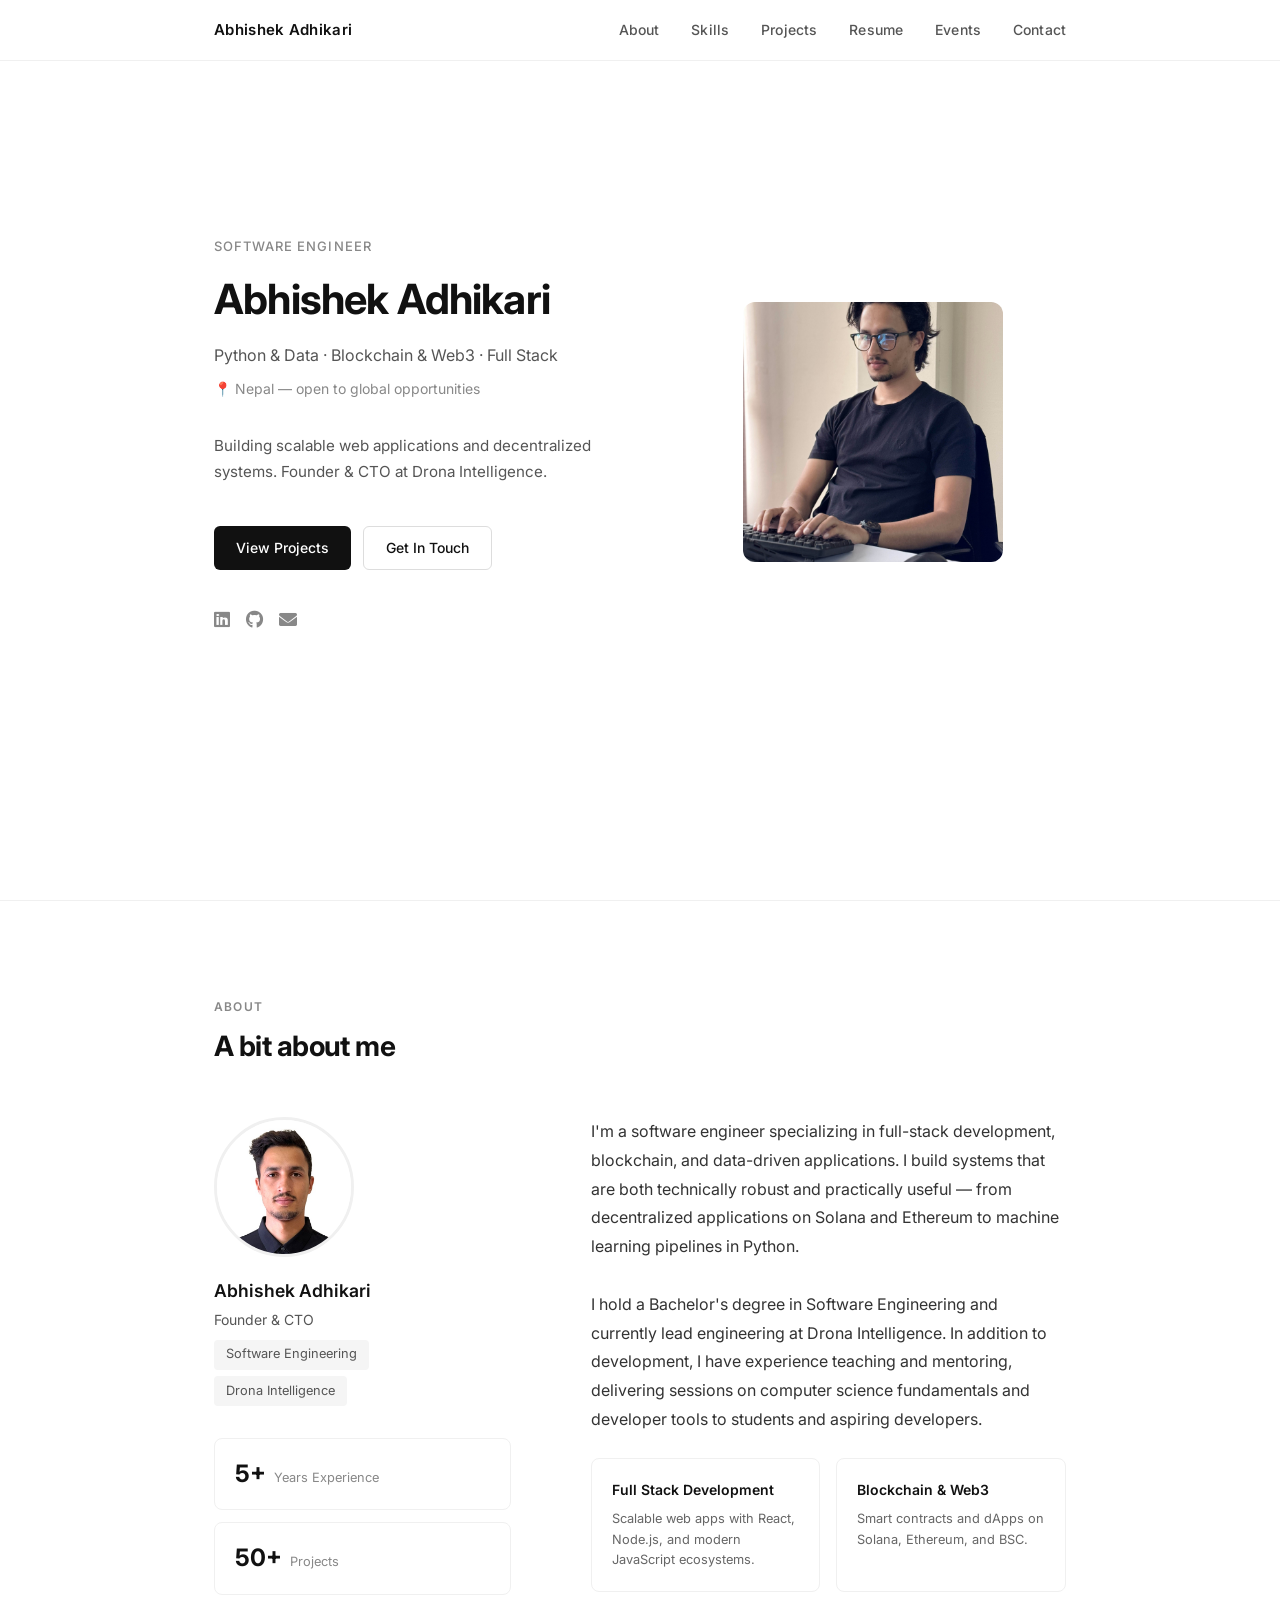
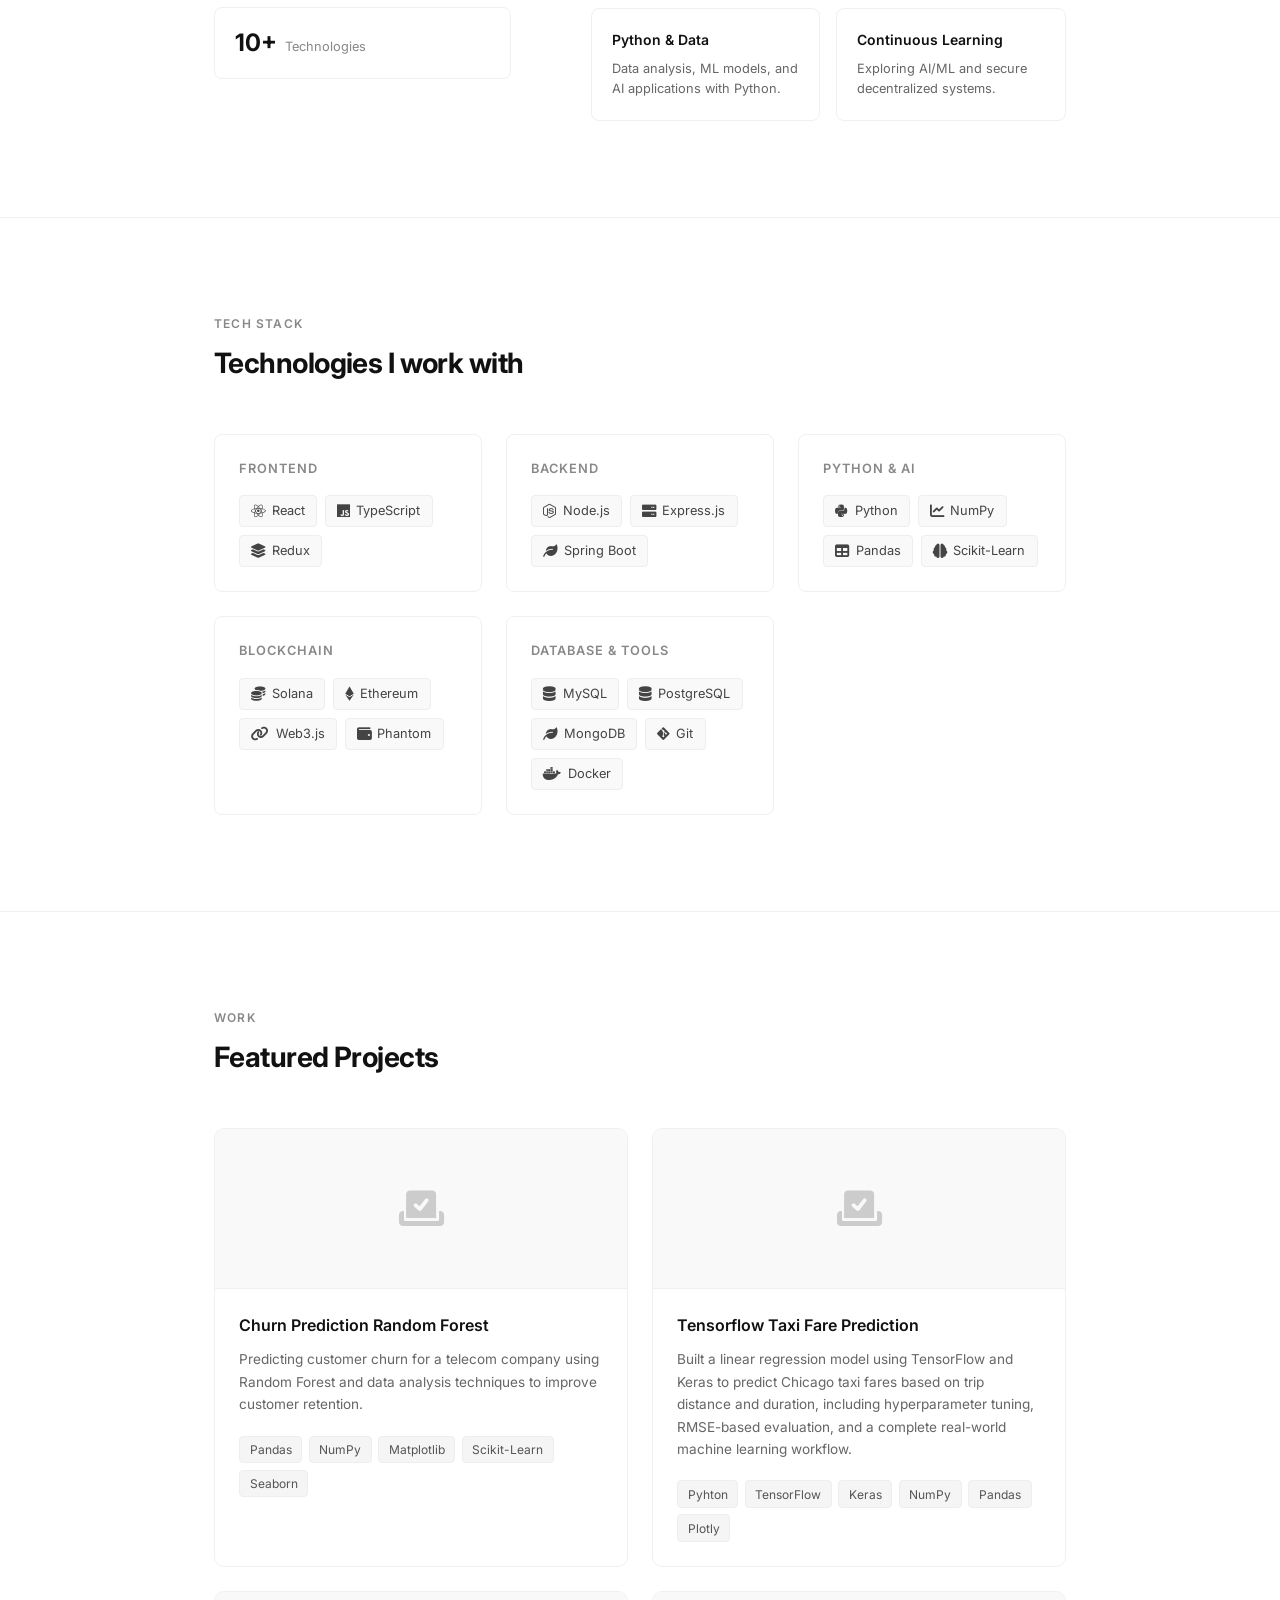
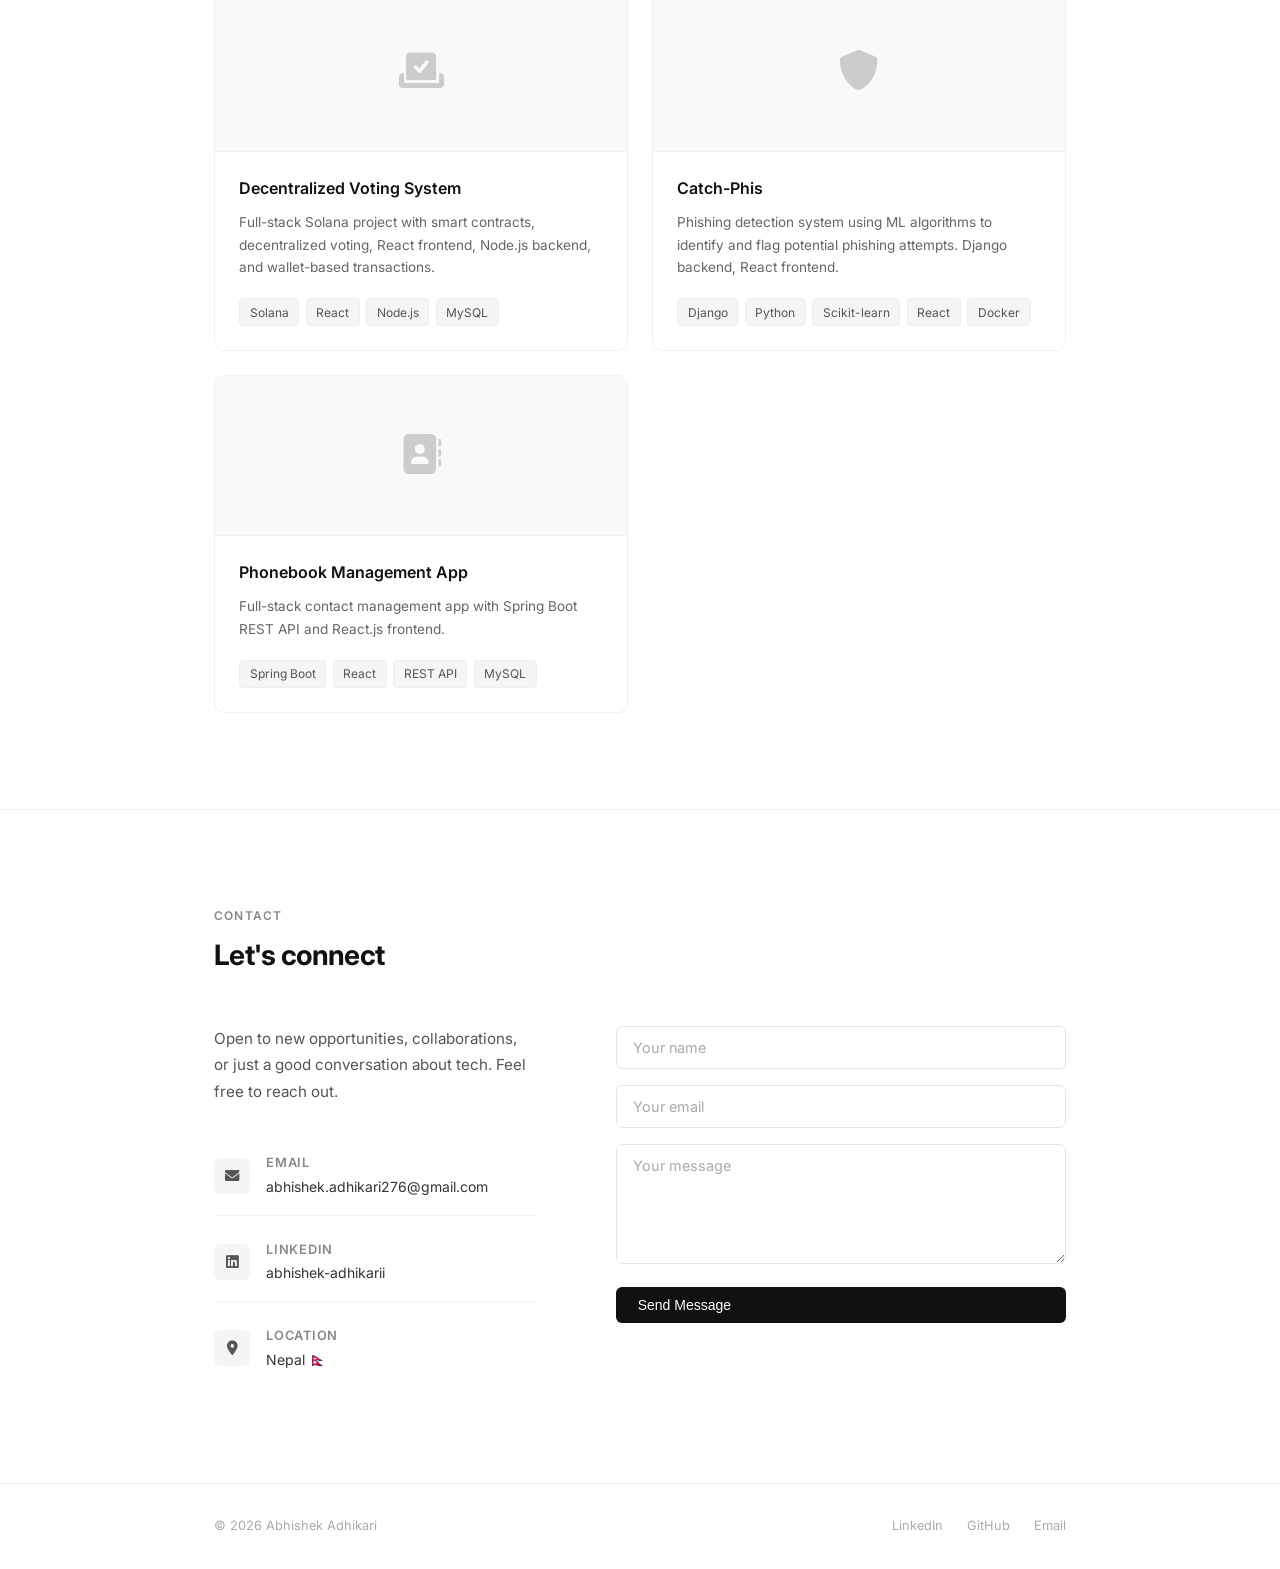
==== commit 6ad8676f: "hot-fix: minor UI fixes" ====
--- a/index.html
+++ b/index.html
@@ -87,12 +87,12 @@
                 <div class="about-profile">
                     <div class="profile-image-container">
                         <div class="profile-image">
-                            <img src="profile.jpg" alt="Abhishek Adhikari" id="profileImgAbout">
+                            <img src="./assets/dp.jpg" alt="Abhishek Adhikari" id="profileImgAbout">
                         </div>
                         <div class="profile-info">
-                            <h3>Er. Abhishek Adhikari</h3>
+                            <h3>Abhishek Adhikari</h3>
                             <p>Founder &amp; CTO</p>
-                            <p class="location">Nepal 🇳🇵</p>
+                            <!-- <p class="location">Nepal 🇳🇵</p> -->
                             <div class="profile-badges">
                                 <span class="badge">Software Engineering</span>
                                 <span class="badge">Drona Intelligence</span>
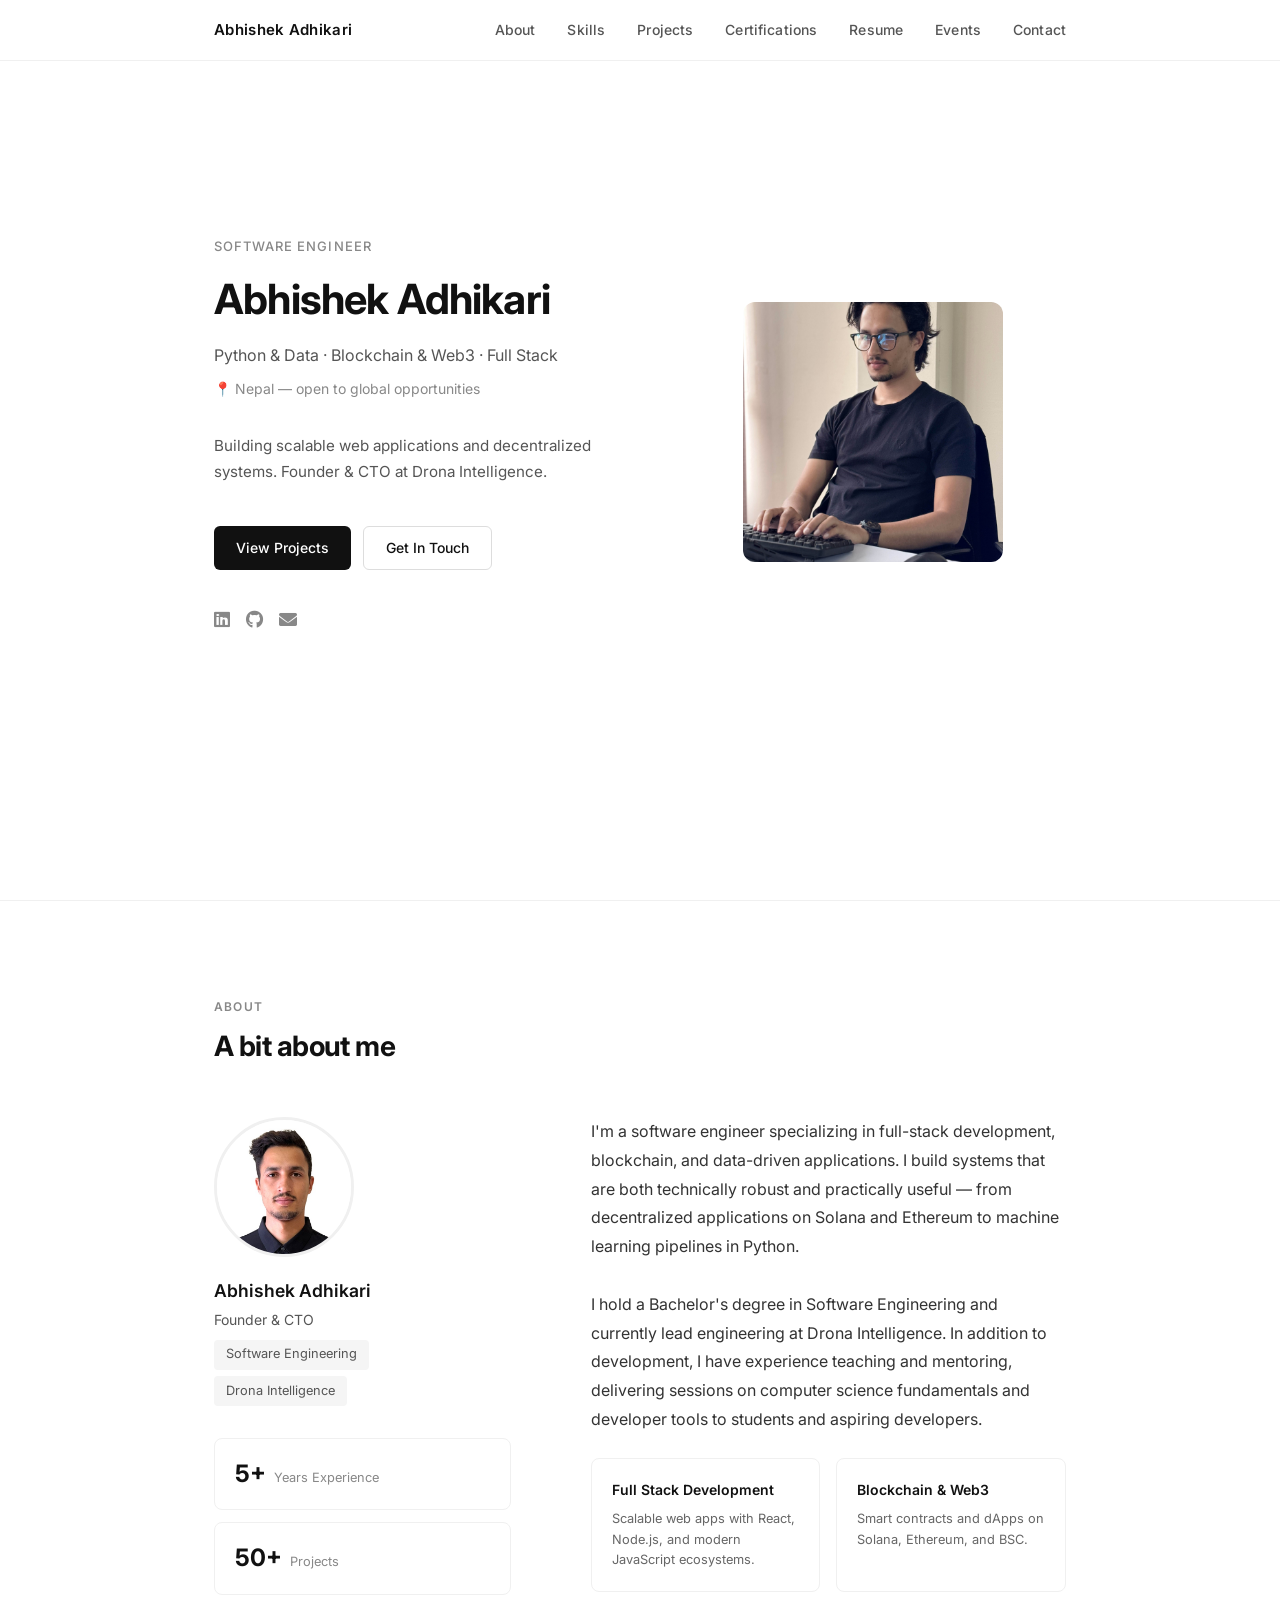
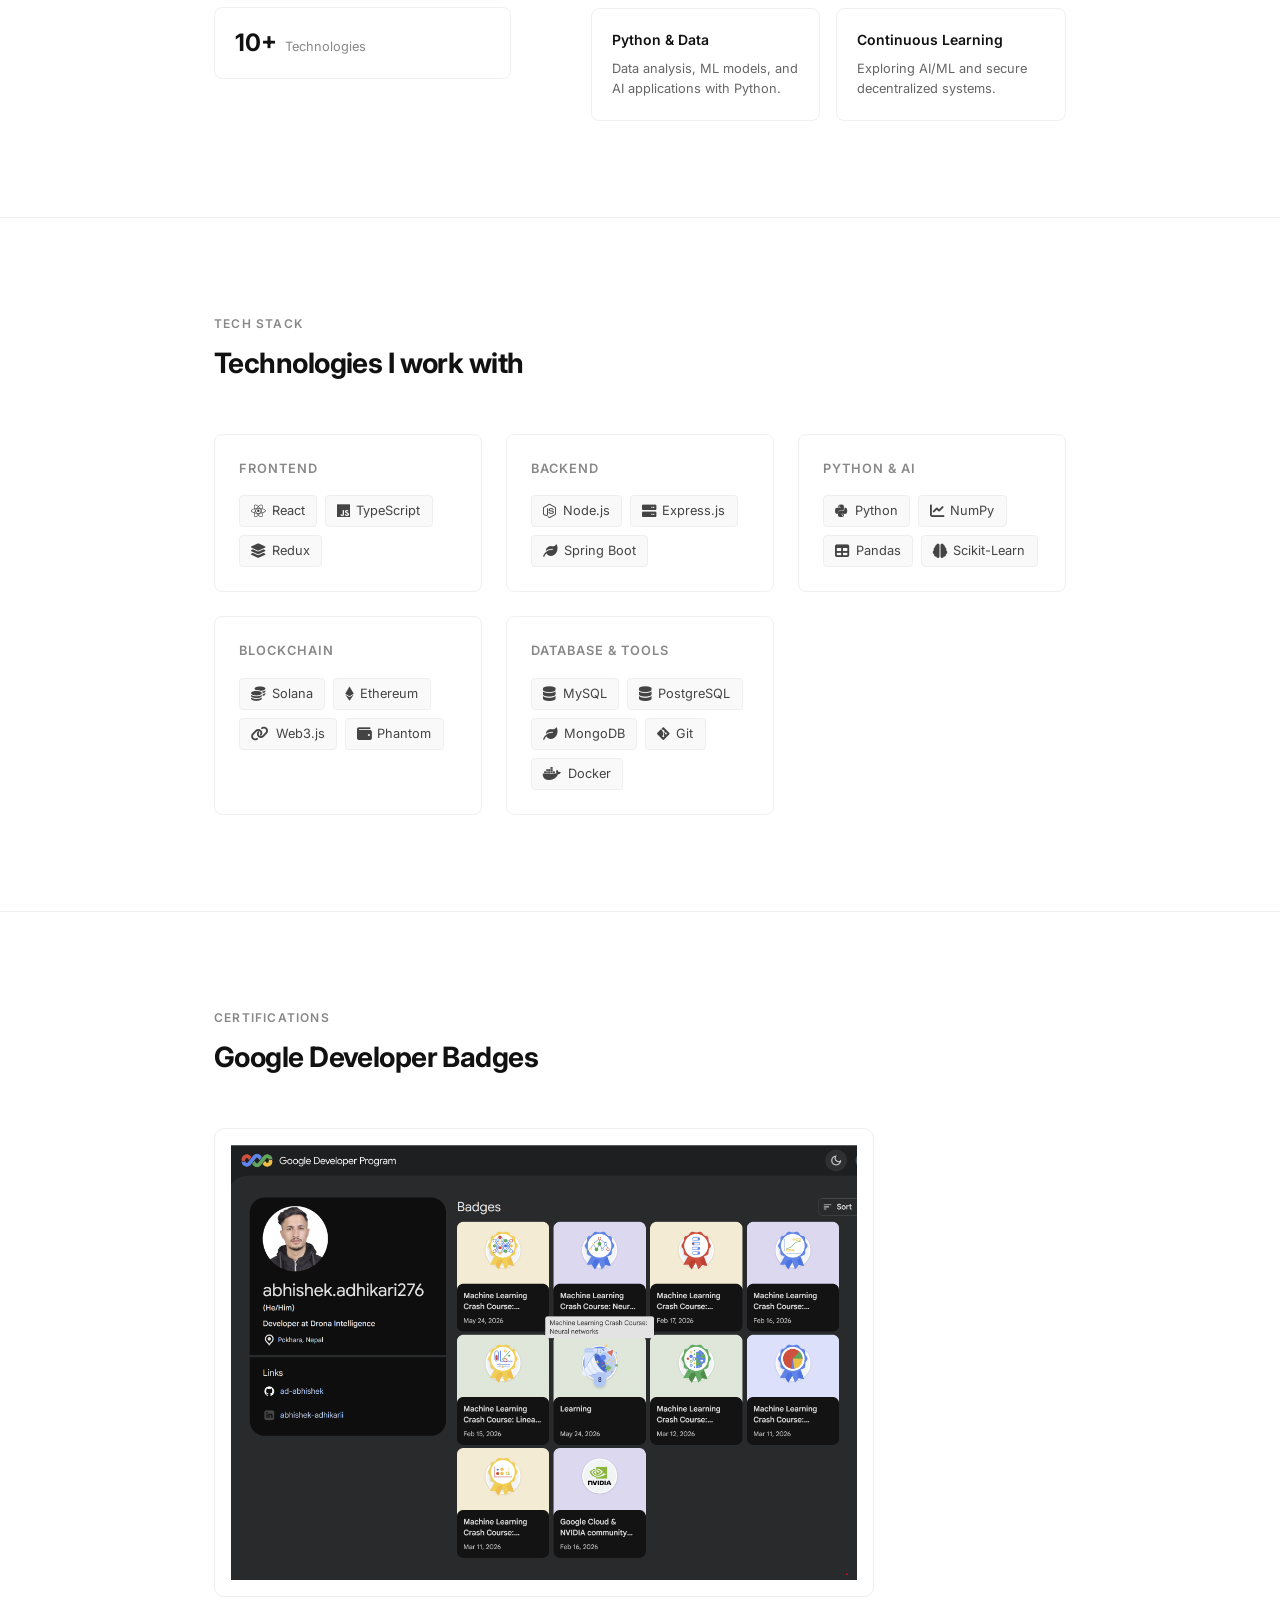
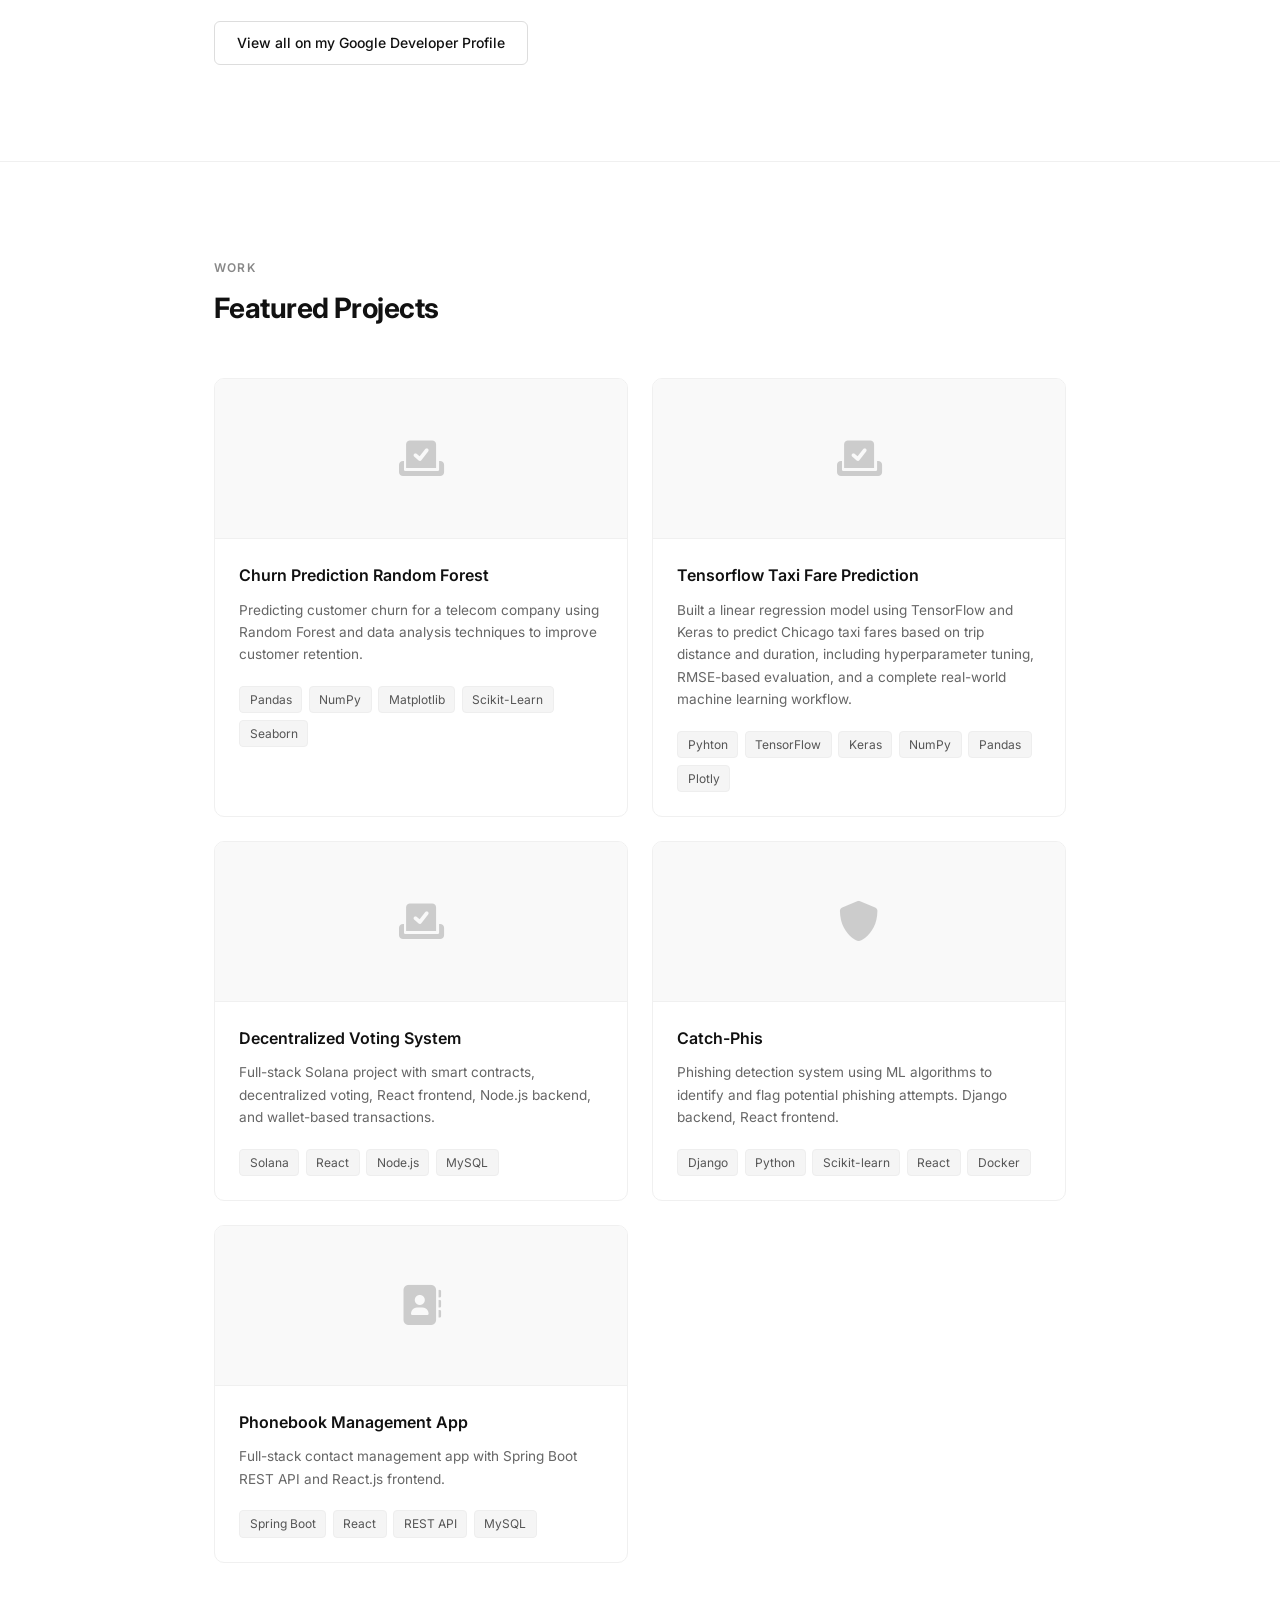
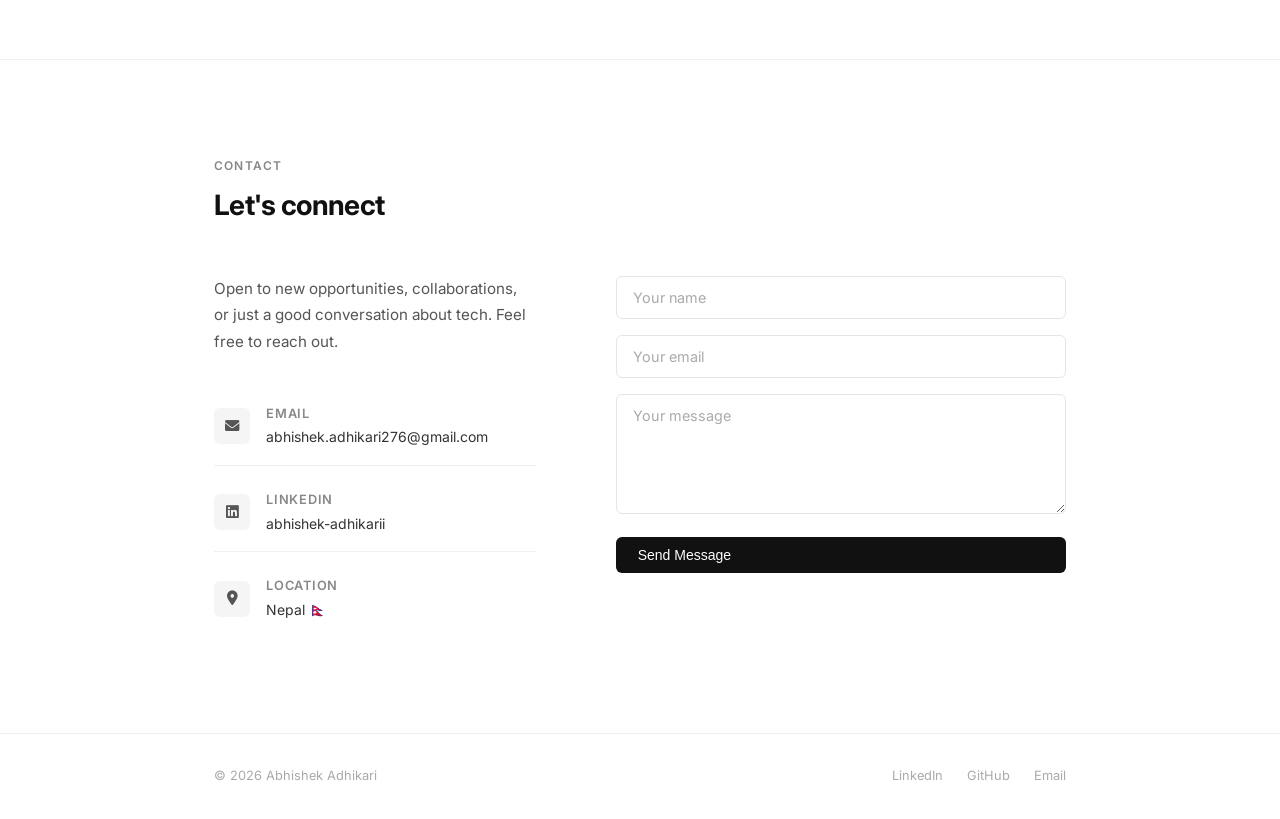
==== commit 2a236eaa: "refactor: add google developers badges and certifications" ====
--- a/index.html
+++ b/index.html
@@ -24,6 +24,7 @@
                 <li><a href="#about" class="nav-link">About</a></li>
                 <li><a href="#skills" class="nav-link">Skills</a></li>
                 <li><a href="#projects" class="nav-link">Projects</a></li>
+                <li><a href="#badges" class="nav-link">Certifications</a></li>
                 <li><a href="resume.html" class="nav-link">Resume</a></li>
                 <li><a href="events.html" class="nav-link">Events</a></li>
                 <li><a href="#contact" class="nav-link">Contact</a></li>
@@ -207,6 +208,28 @@
         </div>
     </section>
 
+    <!-- Certifications & Badges -->
+    <section id="badges" class="badges">
+        <div class="container">
+            <div class="section-header">
+                <p class="section-label">Certifications</p>
+                <h2 class="section-title">Google Developer Badges</h2>
+            </div>
+            <div class="badges-grid">
+                <!-- Paste each badge embed code here -->
+                <!-- Example: -->
+                <div class="badge-card">
+                    <img src="./assets/google-developers.png" alt="Google Developers Badges" />
+                    <!-- <p>Badge Name</p> -->
+                </div>
+            </div>
+            <a href="https://me.developers.google.com/u/abhishek-adhikari" target="_blank" rel="noopener" class="btn btn-secondary" style="margin-top: 1.5rem; display: inline-flex;">
+                View all on my Google Developer Profile
+            </a>
+        </div>
+    </section>
+
+
     <!-- Projects -->
     <section id="projects" class="projects">
         <div class="container">
--- a/styles.css
+++ b/styles.css
@@ -895,4 +895,58 @@
         animation-duration: 0.01ms !important;
         transition-duration: 0.01ms !important;
     }
-}+}
+
+/* ===== Badges ===== */
+.badges {
+    border-top: 1px solid #f0f0f0;
+}
+
+.badges-grid {
+    display: flex;
+    flex-wrap: wrap;
+    gap: 1.25rem;
+}
+
+.badge-card {
+    border: 1px solid #f0f0f0;
+    border-radius: 10px;
+    overflow: hidden;
+    padding: 1rem;
+    display: flex;
+    flex-direction: column;
+    align-items: center;
+    gap: 0.6rem;
+    /* width: 160px; */
+    width: 660px;
+    transition: border-color 0.2s, box-shadow 0.2s;
+}
+
+.badge-card:hover {
+    border-color: #ddd;
+    box-shadow: 0 4px 16px rgba(0, 0, 0, 0.06);
+}
+
+.badge-card img {
+    width: 100%;
+    height: auto;
+    object-fit: contain;
+    display: block;
+}
+
+.badge-card p {
+    font-size: 0.75rem;
+    color: #555;
+    text-align: center;
+    line-height: 1.4;
+}
+
+@media (max-width: 480px) {
+    .badges-grid {
+        justify-content: center;
+    }
+
+    .badge-card {
+        width: 140px;
+    }
+}
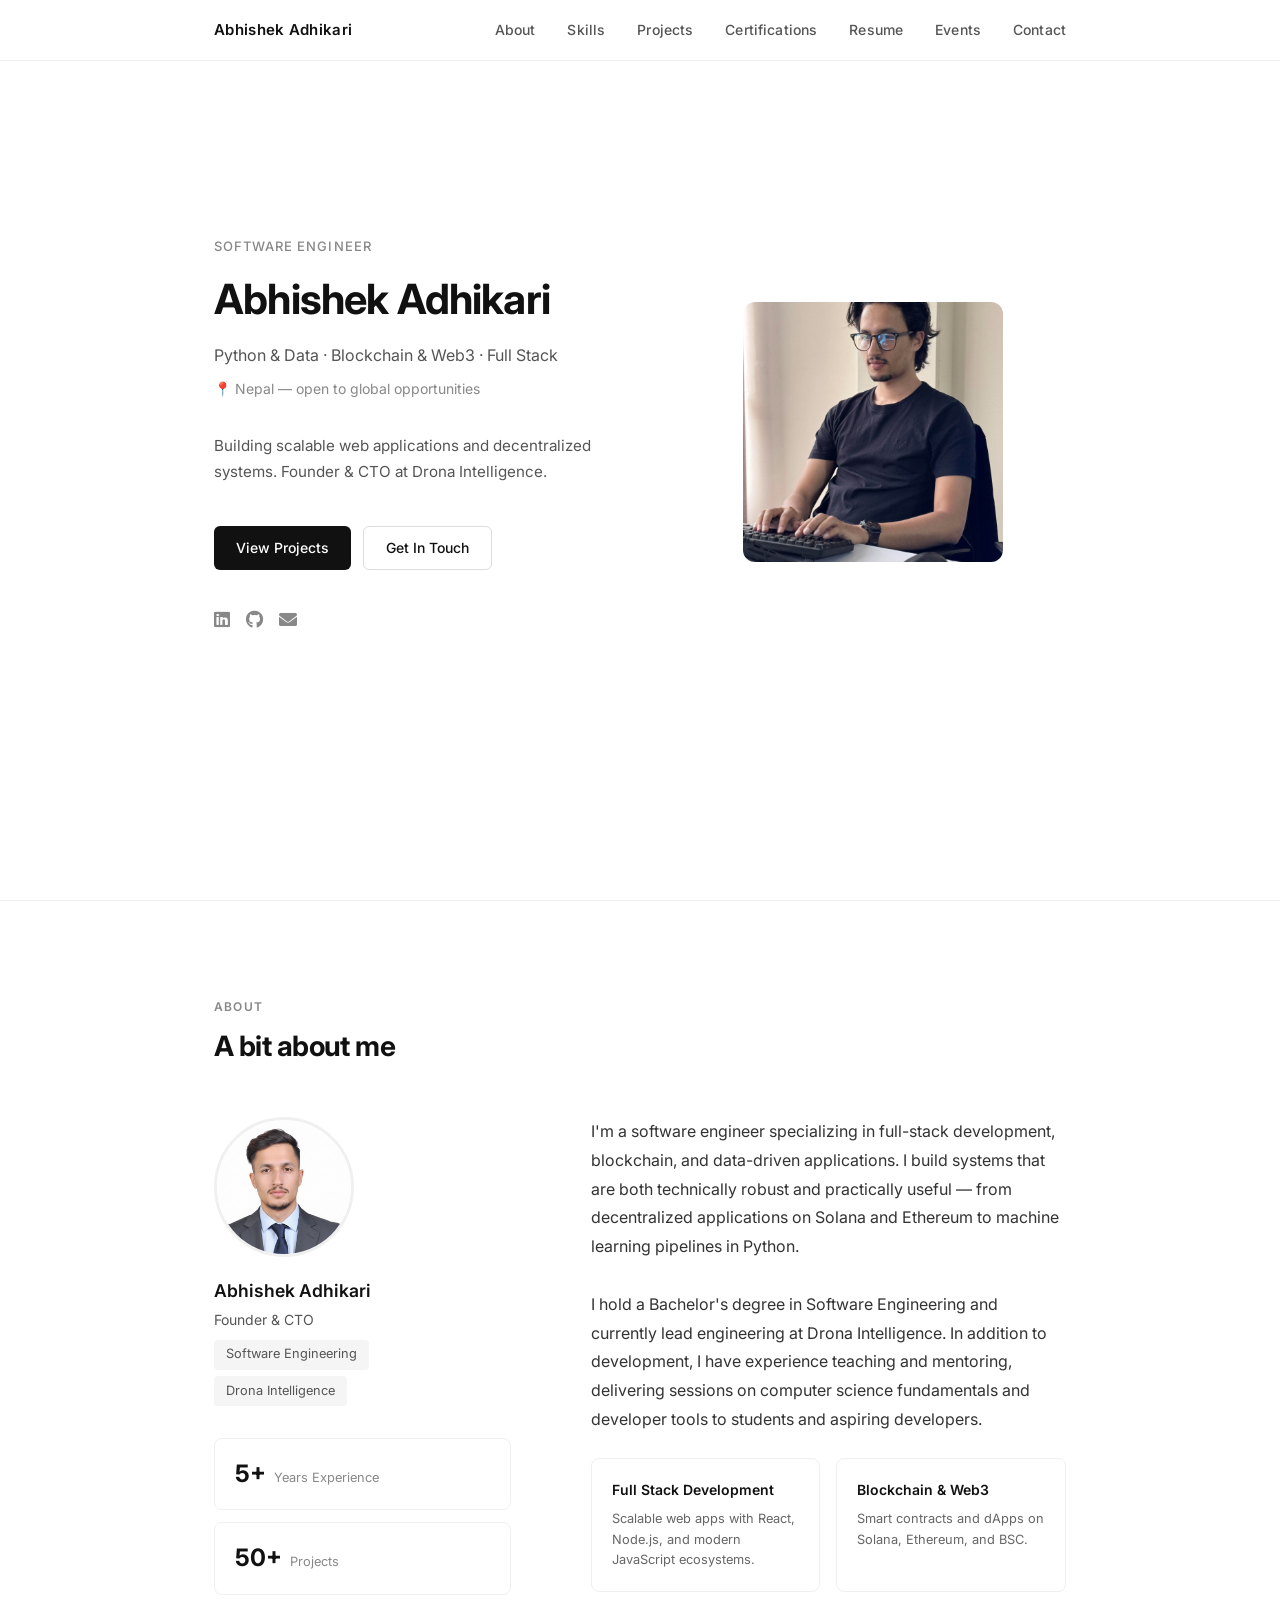
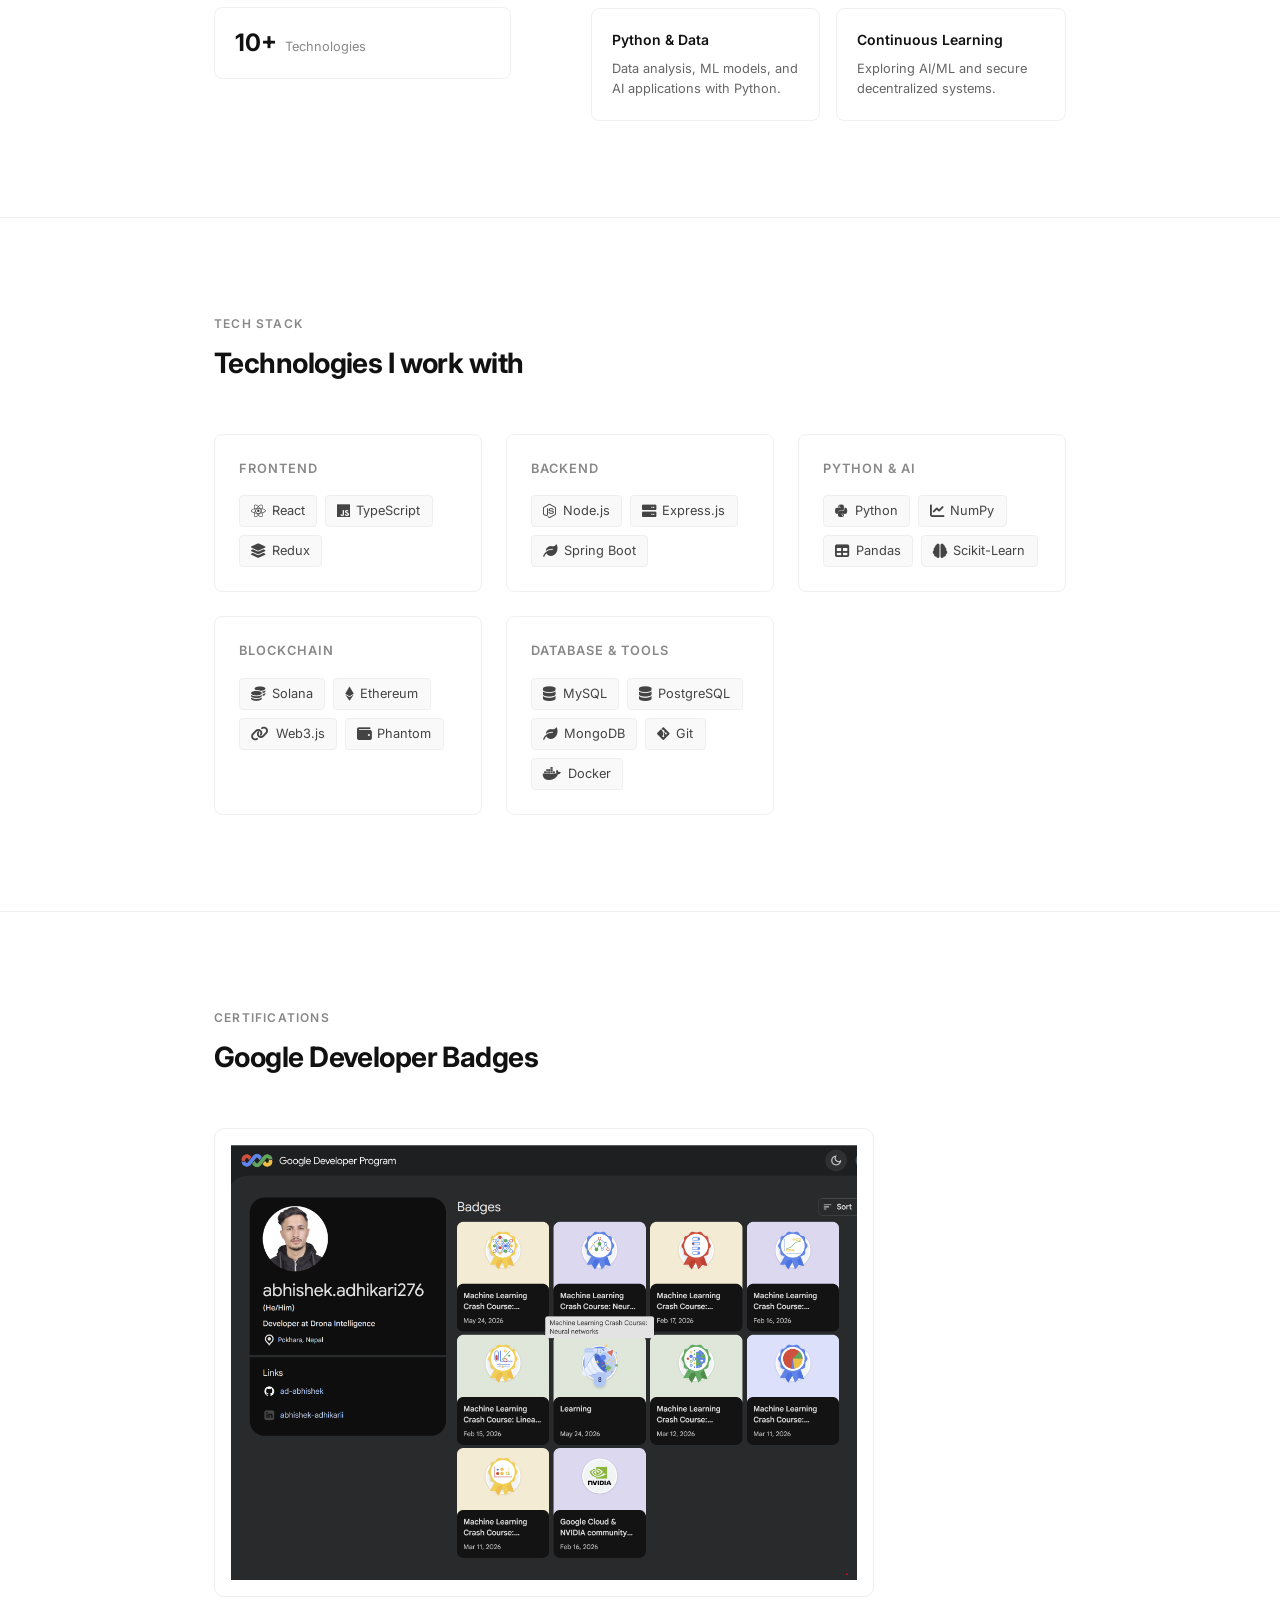
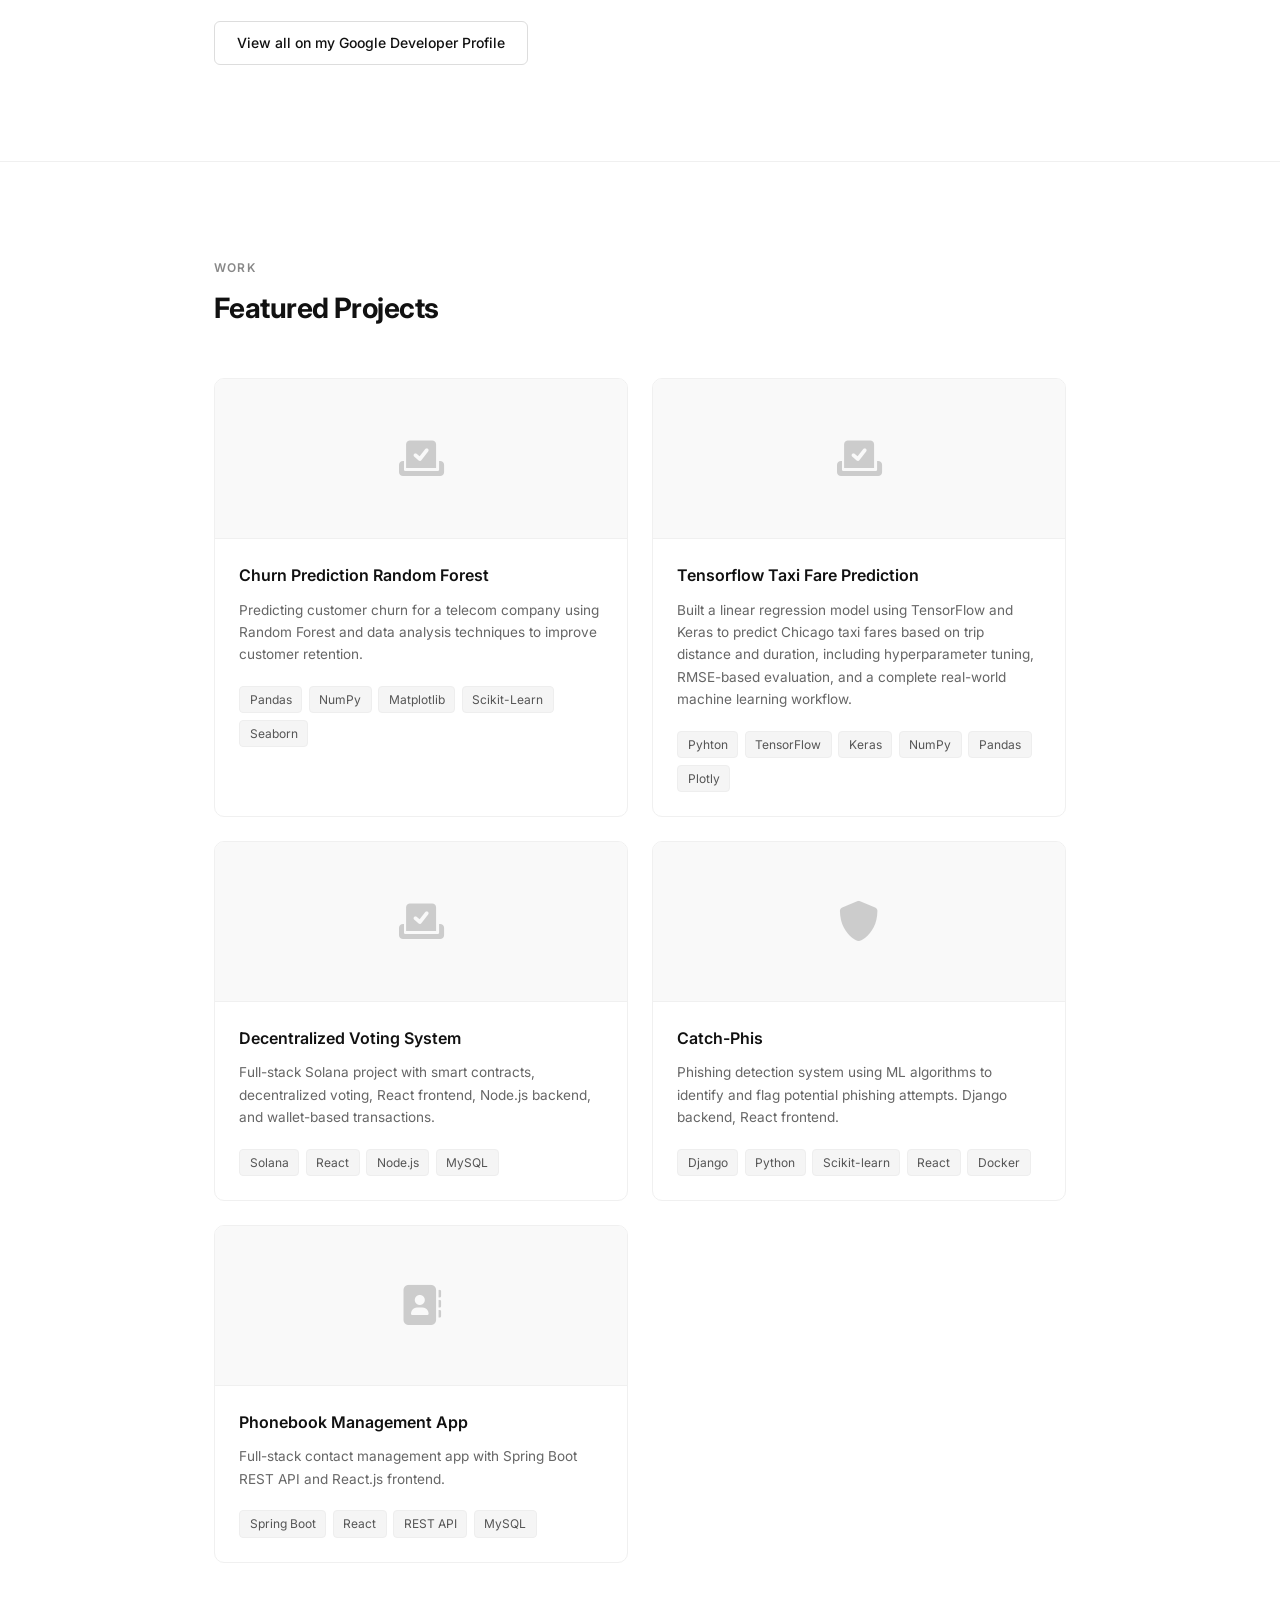
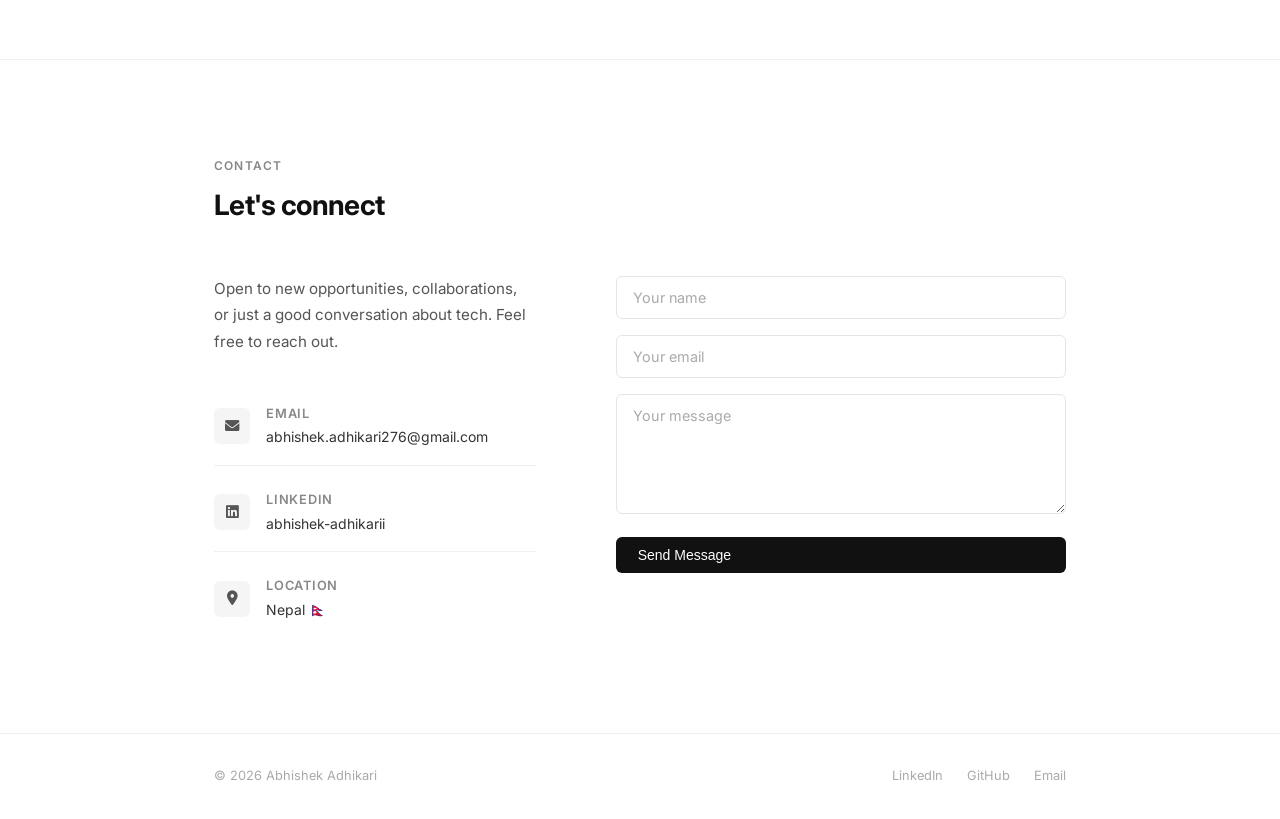
==== commit fcc44941: "refactor: change DP" ====
--- a/index.html
+++ b/index.html
@@ -1,457 +1,603 @@
-<!DOCTYPE html>
+<!doctype html>
 <html lang="en">
-
-<head>
-    <meta charset="UTF-8">
-    <meta name="viewport" content="width=device-width, initial-scale=1.0">
+  <head>
+    <meta charset="UTF-8" />
+    <meta name="viewport" content="width=device-width, initial-scale=1.0" />
     <title>Abhishek Adhikari — Software Engineer</title>
-    <link rel="stylesheet" href="styles.css">
-    <link rel="preconnect" href="https://fonts.googleapis.com">
-    <link rel="preconnect" href="https://fonts.gstatic.com" crossorigin>
-    <link href="https://fonts.googleapis.com/css2?family=Inter:wght@300;400;500;600;700&display=swap" rel="stylesheet">
-    <link rel="stylesheet" href="https://cdnjs.cloudflare.com/ajax/libs/font-awesome/6.0.0/css/all.min.css">
-</head>
-
-<body>
-
+    <link rel="stylesheet" href="styles.css" />
+    <link rel="preconnect" href="https://fonts.googleapis.com" />
+    <link rel="preconnect" href="https://fonts.gstatic.com" crossorigin />
+    <link
+      href="https://fonts.googleapis.com/css2?family=Inter:wght@300;400;500;600;700&display=swap"
+      rel="stylesheet"
+    />
+    <link
+      rel="stylesheet"
+      href="https://cdnjs.cloudflare.com/ajax/libs/font-awesome/6.0.0/css/all.min.css"
+    />
+  </head>
+
+  <body>
     <!-- Navigation -->
     <nav class="navbar">
-        <div class="nav-container">
-            <div class="nav-logo">
-                <a href="index.html" class="logo-text">Abhishek Adhikari</a>
-            </div>
-            <ul class="nav-menu">
-                <li><a href="#about" class="nav-link">About</a></li>
-                <li><a href="#skills" class="nav-link">Skills</a></li>
-                <li><a href="#projects" class="nav-link">Projects</a></li>
-                <li><a href="#badges" class="nav-link">Certifications</a></li>
-                <li><a href="resume.html" class="nav-link">Resume</a></li>
-                <li><a href="events.html" class="nav-link">Events</a></li>
-                <li><a href="#contact" class="nav-link">Contact</a></li>
-            </ul>
-            <div class="hamburger" aria-label="Toggle menu" role="button" tabindex="0">
-                <span class="bar"></span>
-                <span class="bar"></span>
-                <span class="bar"></span>
-            </div>
-        </div>
+      <div class="nav-container">
+        <div class="nav-logo">
+          <a href="index.html" class="logo-text">Abhishek Adhikari</a>
+        </div>
+        <ul class="nav-menu">
+          <li><a href="#about" class="nav-link">About</a></li>
+          <li><a href="#skills" class="nav-link">Skills</a></li>
+          <li><a href="#projects" class="nav-link">Projects</a></li>
+          <li><a href="#badges" class="nav-link">Certifications</a></li>
+          <li><a href="resume.html" class="nav-link">Resume</a></li>
+          <li><a href="events.html" class="nav-link">Events</a></li>
+          <li><a href="#contact" class="nav-link">Contact</a></li>
+        </ul>
+        <div
+          class="hamburger"
+          aria-label="Toggle menu"
+          role="button"
+          tabindex="0"
+        >
+          <span class="bar"></span>
+          <span class="bar"></span>
+          <span class="bar"></span>
+        </div>
+      </div>
     </nav>
 
     <!-- Hero -->
     <section id="home" class="hero">
-        <div class="hero-container">
-            <div class="hero-content">
-                <div class="hero-text">
-                    <p class="hero-label">Software Engineer</p>
-                    <h1 class="hero-title">Abhishek Adhikari</h1>
-                    <p class="hero-subtitle">Python &amp; Data · Blockchain &amp; Web3 · Full Stack</p>
-                    <p class="hero-location">📍 Nepal — open to global opportunities</p>
-                    <p class="hero-description">
-                        Building scalable web applications and decentralized systems.
-                        Founder &amp; CTO at Drona Intelligence.
-                    </p>
-                    <div class="hero-buttons">
-                        <a href="#projects" class="btn btn-primary">View Projects</a>
-                        <a href="#contact" class="btn btn-secondary">Get In Touch</a>
-                    </div>
-                    <div class="social-links">
-                        <a href="https://www.linkedin.com/in/abhishek-adhikarii/" target="_blank" rel="noopener"
-                            class="social-link" aria-label="LinkedIn">
-                            <i class="fab fa-linkedin"></i>
-                        </a>
-                        <a href="https://github.com/ad-abhishek" target="_blank" rel="noopener" class="social-link"
-                            aria-label="GitHub">
-                            <i class="fab fa-github"></i>
-                        </a>
-                        <a href="mailto:abhishek.adhikari276@gmail.com" class="social-link" aria-label="Email">
-                            <i class="fas fa-envelope"></i>
-                        </a>
-                    </div>
-                </div>
-                <div class="hero-visual">
-                    <div class="profile-photo-wrap">
-                        <img src="profile.jpg" alt="Abhishek Adhikari" id="profileImg">
-                    </div>
-                </div>
-            </div>
-        </div>
+      <div class="hero-container">
+        <div class="hero-content">
+          <div class="hero-text">
+            <p class="hero-label">Software Engineer</p>
+            <h1 class="hero-title">Abhishek Adhikari</h1>
+            <p class="hero-subtitle">
+              Python &amp; Data · Blockchain &amp; Web3 · Full Stack
+            </p>
+            <p class="hero-location">📍 Nepal — open to global opportunities</p>
+            <p class="hero-description">
+              Building scalable web applications and decentralized systems.
+              Founder &amp; CTO at Drona Intelligence.
+            </p>
+            <div class="hero-buttons">
+              <a href="#projects" class="btn btn-primary">View Projects</a>
+              <a href="#contact" class="btn btn-secondary">Get In Touch</a>
+            </div>
+            <div class="social-links">
+              <a
+                href="https://www.linkedin.com/in/abhishek-adhikarii/"
+                target="_blank"
+                rel="noopener"
+                class="social-link"
+                aria-label="LinkedIn"
+              >
+                <i class="fab fa-linkedin"></i>
+              </a>
+              <a
+                href="https://github.com/ad-abhishek"
+                target="_blank"
+                rel="noopener"
+                class="social-link"
+                aria-label="GitHub"
+              >
+                <i class="fab fa-github"></i>
+              </a>
+              <a
+                href="mailto:abhishek.adhikari276@gmail.com"
+                class="social-link"
+                aria-label="Email"
+              >
+                <i class="fas fa-envelope"></i>
+              </a>
+            </div>
+          </div>
+          <div class="hero-visual">
+            <div class="profile-photo-wrap">
+              <img src="profile.jpg" alt="Abhishek Adhikari" id="profileImg" />
+            </div>
+          </div>
+        </div>
+      </div>
     </section>
 
     <!-- About -->
     <section id="about" class="about">
-        <div class="container">
-            <div class="section-header">
-                <p class="section-label">About</p>
-                <h2 class="section-title">A bit about me</h2>
-            </div>
-            <div class="about-content">
-                <div class="about-profile">
-                    <div class="profile-image-container">
-                        <div class="profile-image">
-                            <img src="./assets/dp.jpg" alt="Abhishek Adhikari" id="profileImgAbout">
-                        </div>
-                        <div class="profile-info">
-                            <h3>Abhishek Adhikari</h3>
-                            <p>Founder &amp; CTO</p>
-                            <!-- <p class="location">Nepal 🇳🇵</p> -->
-                            <div class="profile-badges">
-                                <span class="badge">Software Engineering</span>
-                                <span class="badge">Drona Intelligence</span>
-                            </div>
-                        </div>
-                    </div>
-                    <div class="about-stats">
-                        <div class="stat-card">
-                            <span class="stat-number">5+</span>
-                            <span class="stat-label">Years Experience</span>
-                        </div>
-                        <div class="stat-card">
-                            <span class="stat-number">50+</span>
-                            <span class="stat-label">Projects</span>
-                        </div>
-                        <div class="stat-card">
-                            <span class="stat-number">10+</span>
-                            <span class="stat-label">Technologies</span>
-                        </div>
-                    </div>
+      <div class="container">
+        <div class="section-header">
+          <p class="section-label">About</p>
+          <h2 class="section-title">A bit about me</h2>
+        </div>
+        <div class="about-content">
+          <div class="about-profile">
+            <div class="profile-image-container">
+              <div class="profile-image">
+                <img
+                  src="./assets/Abhishek_Adhikari.png"
+                  alt="Abhishek Adhikari"
+                  id="profileImgAbout"
+                />
+              </div>
+              <div class="profile-info">
+                <h3>Abhishek Adhikari</h3>
+                <p>Founder &amp; CTO</p>
+                <!-- <p class="location">Nepal 🇳🇵</p> -->
+                <div class="profile-badges">
+                  <span class="badge">Software Engineering</span>
+                  <span class="badge">Drona Intelligence</span>
                 </div>
-                <div class="about-text">
-                    <p class="about-intro">
-                        I'm a software engineer specializing in full-stack development, blockchain, and data-driven
-                        applications.
-                        I build systems that are both technically robust and practically useful — from decentralized
-                        applications
-                        on Solana and Ethereum to machine learning pipelines in Python. <br><br>
-
-                        I hold a Bachelor's degree in Software Engineering and currently lead engineering at Drona
-                        Intelligence.
-                        In addition to development, I have experience teaching and mentoring, delivering sessions on
-                        computer science
-                        fundamentals and developer tools to students and aspiring developers.
-                    </p>
-                    <div class="about-cards">
-                        <div class="about-card fade-in">
-                            <h3>Full Stack Development</h3>
-                            <p>Scalable web apps with React, Node.js, and modern JavaScript ecosystems.</p>
-                        </div>
-                        <div class="about-card fade-in">
-                            <h3>Blockchain &amp; Web3</h3>
-                            <p>Smart contracts and dApps on Solana, Ethereum, and BSC.</p>
-                        </div>
-                        <div class="about-card fade-in">
-                            <h3>Python &amp; Data</h3>
-                            <p>Data analysis, ML models, and AI applications with Python.</p>
-                        </div>
-                        <div class="about-card fade-in">
-                            <h3>Continuous Learning</h3>
-                            <p>Exploring AI/ML and secure decentralized systems.</p>
-                        </div>
-                    </div>
-                </div>
-            </div>
-        </div>
+              </div>
+            </div>
+            <div class="about-stats">
+              <div class="stat-card">
+                <span class="stat-number">5+</span>
+                <span class="stat-label">Years Experience</span>
+              </div>
+              <div class="stat-card">
+                <span class="stat-number">50+</span>
+                <span class="stat-label">Projects</span>
+              </div>
+              <div class="stat-card">
+                <span class="stat-number">10+</span>
+                <span class="stat-label">Technologies</span>
+              </div>
+            </div>
+          </div>
+          <div class="about-text">
+            <p class="about-intro">
+              I'm a software engineer specializing in full-stack development,
+              blockchain, and data-driven applications. I build systems that are
+              both technically robust and practically useful — from
+              decentralized applications on Solana and Ethereum to machine
+              learning pipelines in Python. <br /><br />
+
+              I hold a Bachelor's degree in Software Engineering and currently
+              lead engineering at Drona Intelligence. In addition to
+              development, I have experience teaching and mentoring, delivering
+              sessions on computer science fundamentals and developer tools to
+              students and aspiring developers.
+            </p>
+            <div class="about-cards">
+              <div class="about-card fade-in">
+                <h3>Full Stack Development</h3>
+                <p>
+                  Scalable web apps with React, Node.js, and modern JavaScript
+                  ecosystems.
+                </p>
+              </div>
+              <div class="about-card fade-in">
+                <h3>Blockchain &amp; Web3</h3>
+                <p>Smart contracts and dApps on Solana, Ethereum, and BSC.</p>
+              </div>
+              <div class="about-card fade-in">
+                <h3>Python &amp; Data</h3>
+                <p>
+                  Data analysis, ML models, and AI applications with Python.
+                </p>
+              </div>
+              <div class="about-card fade-in">
+                <h3>Continuous Learning</h3>
+                <p>Exploring AI/ML and secure decentralized systems.</p>
+              </div>
+            </div>
+          </div>
+        </div>
+      </div>
     </section>
 
     <!-- Skills -->
     <section id="skills" class="skills">
-        <div class="container">
-            <div class="section-header">
-                <p class="section-label">Tech Stack</p>
-                <h2 class="section-title">Technologies I work with</h2>
-            </div>
-            <div class="skills-grid">
-                <div class="skill-category fade-in">
-                    <h3 class="category-title">Frontend</h3>
-                    <div class="skill-items">
-                        <div class="skill-item"><i class="fab fa-react"></i><span>React</span></div>
-                        <div class="skill-item"><i class="fab fa-js"></i><span>TypeScript</span></div>
-                        <div class="skill-item"><i class="fas fa-layer-group"></i><span>Redux</span></div>
-                    </div>
-                </div>
-                <div class="skill-category fade-in">
-                    <h3 class="category-title">Backend</h3>
-                    <div class="skill-items">
-                        <div class="skill-item"><i class="fab fa-node-js"></i><span>Node.js</span></div>
-                        <div class="skill-item"><i class="fas fa-server"></i><span>Express.js</span></div>
-                        <div class="skill-item"><i class="fas fa-leaf"></i><span>Spring Boot</span></div>
-                    </div>
-                </div>
-                <div class="skill-category fade-in">
-                    <h3 class="category-title">Python &amp; AI</h3>
-                    <div class="skill-items">
-                        <div class="skill-item"><i class="fab fa-python"></i><span>Python</span></div>
-                        <div class="skill-item"><i class="fas fa-chart-line"></i><span>NumPy</span></div>
-                        <div class="skill-item"><i class="fas fa-table"></i><span>Pandas</span></div>
-                        <div class="skill-item"><i class="fas fa-brain"></i><span>Scikit-Learn</span></div>
-                    </div>
-                </div>
-                <div class="skill-category fade-in">
-                    <h3 class="category-title">Blockchain</h3>
-                    <div class="skill-items">
-                        <div class="skill-item"><i class="fas fa-coins"></i><span>Solana</span></div>
-                        <div class="skill-item"><i class="fab fa-ethereum"></i><span>Ethereum</span></div>
-                        <div class="skill-item"><i class="fas fa-link"></i><span>Web3.js</span></div>
-                        <div class="skill-item"><i class="fas fa-wallet"></i><span>Phantom</span></div>
-                    </div>
-                </div>
-                <div class="skill-category fade-in">
-                    <h3 class="category-title">Database &amp; Tools</h3>
-                    <div class="skill-items">
-                        <div class="skill-item"><i class="fas fa-database"></i><span>MySQL</span></div>
-                        <div class="skill-item"><i class="fas fa-database"></i><span>PostgreSQL</span></div>
-                        <div class="skill-item"><i class="fas fa-leaf"></i><span>MongoDB</span></div>
-                        <div class="skill-item"><i class="fab fa-git-alt"></i><span>Git</span></div>
-                        <div class="skill-item"><i class="fab fa-docker"></i><span>Docker</span></div>
-                    </div>
-                </div>
-            </div>
-        </div>
+      <div class="container">
+        <div class="section-header">
+          <p class="section-label">Tech Stack</p>
+          <h2 class="section-title">Technologies I work with</h2>
+        </div>
+        <div class="skills-grid">
+          <div class="skill-category fade-in">
+            <h3 class="category-title">Frontend</h3>
+            <div class="skill-items">
+              <div class="skill-item">
+                <i class="fab fa-react"></i><span>React</span>
+              </div>
+              <div class="skill-item">
+                <i class="fab fa-js"></i><span>TypeScript</span>
+              </div>
+              <div class="skill-item">
+                <i class="fas fa-layer-group"></i><span>Redux</span>
+              </div>
+            </div>
+          </div>
+          <div class="skill-category fade-in">
+            <h3 class="category-title">Backend</h3>
+            <div class="skill-items">
+              <div class="skill-item">
+                <i class="fab fa-node-js"></i><span>Node.js</span>
+              </div>
+              <div class="skill-item">
+                <i class="fas fa-server"></i><span>Express.js</span>
+              </div>
+              <div class="skill-item">
+                <i class="fas fa-leaf"></i><span>Spring Boot</span>
+              </div>
+            </div>
+          </div>
+          <div class="skill-category fade-in">
+            <h3 class="category-title">Python &amp; AI</h3>
+            <div class="skill-items">
+              <div class="skill-item">
+                <i class="fab fa-python"></i><span>Python</span>
+              </div>
+              <div class="skill-item">
+                <i class="fas fa-chart-line"></i><span>NumPy</span>
+              </div>
+              <div class="skill-item">
+                <i class="fas fa-table"></i><span>Pandas</span>
+              </div>
+              <div class="skill-item">
+                <i class="fas fa-brain"></i><span>Scikit-Learn</span>
+              </div>
+            </div>
+          </div>
+          <div class="skill-category fade-in">
+            <h3 class="category-title">Blockchain</h3>
+            <div class="skill-items">
+              <div class="skill-item">
+                <i class="fas fa-coins"></i><span>Solana</span>
+              </div>
+              <div class="skill-item">
+                <i class="fab fa-ethereum"></i><span>Ethereum</span>
+              </div>
+              <div class="skill-item">
+                <i class="fas fa-link"></i><span>Web3.js</span>
+              </div>
+              <div class="skill-item">
+                <i class="fas fa-wallet"></i><span>Phantom</span>
+              </div>
+            </div>
+          </div>
+          <div class="skill-category fade-in">
+            <h3 class="category-title">Database &amp; Tools</h3>
+            <div class="skill-items">
+              <div class="skill-item">
+                <i class="fas fa-database"></i><span>MySQL</span>
+              </div>
+              <div class="skill-item">
+                <i class="fas fa-database"></i><span>PostgreSQL</span>
+              </div>
+              <div class="skill-item">
+                <i class="fas fa-leaf"></i><span>MongoDB</span>
+              </div>
+              <div class="skill-item">
+                <i class="fab fa-git-alt"></i><span>Git</span>
+              </div>
+              <div class="skill-item">
+                <i class="fab fa-docker"></i><span>Docker</span>
+              </div>
+            </div>
+          </div>
+        </div>
+      </div>
     </section>
 
     <!-- Certifications & Badges -->
     <section id="badges" class="badges">
-        <div class="container">
-            <div class="section-header">
-                <p class="section-label">Certifications</p>
-                <h2 class="section-title">Google Developer Badges</h2>
-            </div>
-            <div class="badges-grid">
-                <!-- Paste each badge embed code here -->
-                <!-- Example: -->
-                <div class="badge-card">
-                    <img src="./assets/google-developers.png" alt="Google Developers Badges" />
-                    <!-- <p>Badge Name</p> -->
-                </div>
-            </div>
-            <a href="https://me.developers.google.com/u/abhishek-adhikari" target="_blank" rel="noopener" class="btn btn-secondary" style="margin-top: 1.5rem; display: inline-flex;">
-                View all on my Google Developer Profile
-            </a>
-        </div>
+      <div class="container">
+        <div class="section-header">
+          <p class="section-label">Certifications</p>
+          <h2 class="section-title">Google Developer Badges</h2>
+        </div>
+        <div class="badges-grid">
+          <!-- Paste each badge embed code here -->
+          <!-- Example: -->
+          <div class="badge-card">
+            <img
+              src="./assets/google-developers.png"
+              alt="Google Developers Badges"
+            />
+            <!-- <p>Badge Name</p> -->
+          </div>
+        </div>
+        <a
+          href="https://me.developers.google.com/u/abhishek-adhikari"
+          target="_blank"
+          rel="noopener"
+          class="btn btn-secondary"
+          style="margin-top: 1.5rem; display: inline-flex"
+        >
+          View all on my Google Developer Profile
+        </a>
+      </div>
     </section>
-
 
     <!-- Projects -->
     <section id="projects" class="projects">
-        <div class="container">
-            <div class="section-header">
-                <p class="section-label">Work</p>
-                <h2 class="section-title">Featured Projects</h2>
-            </div>
-            <div class="projects-grid">
-                <div class="project-card fade-in">
-                    <div class="project-image">
-                        <div class="project-overlay">
-                            <div class="project-links">
-                                <a href="#" class="project-link" aria-label="Live demo"><i
-                                        class="fas fa-external-link-alt"></i></a>
-                                <a href="https://github.com/Ad-Abhishek/churn-prediction-random-forest"
-                                    class="project-link" aria-label="GitHub"><i class="fab fa-github"></i></a>
-                            </div>
-                        </div>
-                        <div class="project-placeholder"><i class="fas fa-vote-yea"></i></div>
-                    </div>
-                    <div class="project-content">
-                        <h3 class="project-title">Churn Prediction Random Forest</h3>
-                        <p class="project-description">
-                            Predicting customer churn for a telecom company using Random Forest and data analysis
-                            techniques to improve customer retention.
-                        </p>
-                        <div class="project-tech">
-                            <span class="tech-tag">Pandas</span>
-                            <span class="tech-tag">NumPy</span>
-                            <span class="tech-tag">Matplotlib</span>
-                            <span class="tech-tag">Scikit-Learn</span>
-                            <span class="tech-tag">Seaborn</span>
-                        </div>
-                    </div>
+      <div class="container">
+        <div class="section-header">
+          <p class="section-label">Work</p>
+          <h2 class="section-title">Featured Projects</h2>
+        </div>
+        <div class="projects-grid">
+          <div class="project-card fade-in">
+            <div class="project-image">
+              <div class="project-overlay">
+                <div class="project-links">
+                  <a href="#" class="project-link" aria-label="Live demo"
+                    ><i class="fas fa-external-link-alt"></i
+                  ></a>
+                  <a
+                    href="https://github.com/Ad-Abhishek/churn-prediction-random-forest"
+                    class="project-link"
+                    aria-label="GitHub"
+                    ><i class="fab fa-github"></i
+                  ></a>
                 </div>
-                <div class="project-card fade-in">
-                    <div class="project-image">
-                        <div class="project-overlay">
-                            <div class="project-links">
-                                <a href="#" class="project-link" aria-label="Live demo"><i
-                                        class="fas fa-external-link-alt"></i></a>
-                                <a href="https://github.com/Ad-Abhishek/tensorflow-taxi-fare-prediction"
-                                    class="project-link" aria-label="GitHub"><i class="fab fa-github"></i></a>
-                            </div>
-                        </div>
-                        <div class="project-placeholder"><i class="fas fa-vote-yea"></i></div>
-                    </div>
-                    <div class="project-content">
-                        <h3 class="project-title">Tensorflow Taxi Fare Prediction</h3>
-                        <p class="project-description">
-                            Built a linear regression model using TensorFlow and Keras to predict Chicago taxi fares
-                            based on trip distance and
-                            duration, including hyperparameter tuning, RMSE-based evaluation, and a complete real-world
-                            machine learning workflow.
-                        </p>
-                        <div class="project-tech">
-                            <span class="tech-tag">Pyhton</span>
-                            <span class="tech-tag">TensorFlow</span>
-                            <span class="tech-tag">Keras</span>
-                            <span class="tech-tag">NumPy</span>
-                            <span class="tech-tag">Pandas</span>
-                            <span class="tech-tag">Plotly</span>
-                        </div>
-                    </div>
+              </div>
+              <div class="project-placeholder">
+                <i class="fas fa-vote-yea"></i>
+              </div>
+            </div>
+            <div class="project-content">
+              <h3 class="project-title">Churn Prediction Random Forest</h3>
+              <p class="project-description">
+                Predicting customer churn for a telecom company using Random
+                Forest and data analysis techniques to improve customer
+                retention.
+              </p>
+              <div class="project-tech">
+                <span class="tech-tag">Pandas</span>
+                <span class="tech-tag">NumPy</span>
+                <span class="tech-tag">Matplotlib</span>
+                <span class="tech-tag">Scikit-Learn</span>
+                <span class="tech-tag">Seaborn</span>
+              </div>
+            </div>
+          </div>
+          <div class="project-card fade-in">
+            <div class="project-image">
+              <div class="project-overlay">
+                <div class="project-links">
+                  <a href="#" class="project-link" aria-label="Live demo"
+                    ><i class="fas fa-external-link-alt"></i
+                  ></a>
+                  <a
+                    href="https://github.com/Ad-Abhishek/tensorflow-taxi-fare-prediction"
+                    class="project-link"
+                    aria-label="GitHub"
+                    ><i class="fab fa-github"></i
+                  ></a>
                 </div>
-
-
-                <div class="project-card fade-in">
-                    <div class="project-image">
-                        <div class="project-overlay">
-                            <div class="project-links">
-                                <a href="#" class="project-link" aria-label="Live demo"><i
-                                        class="fas fa-external-link-alt"></i></a>
-                                <a href="https://github.com/Ad-Abhishek/decentralized-voting-system-solana"
-                                    class="project-link" aria-label="GitHub"><i class="fab fa-github"></i></a>
-                            </div>
-                        </div>
-                        <div class="project-placeholder"><i class="fas fa-vote-yea"></i></div>
-                    </div>
-                    <div class="project-content">
-                        <h3 class="project-title">Decentralized Voting System</h3>
-                        <p class="project-description">
-                            Full-stack Solana project with smart contracts, decentralized voting,
-                            React frontend, Node.js backend, and wallet-based transactions.
-                        </p>
-                        <div class="project-tech">
-                            <span class="tech-tag">Solana</span>
-                            <span class="tech-tag">React</span>
-                            <span class="tech-tag">Node.js</span>
-                            <span class="tech-tag">MySQL</span>
-                        </div>
-                    </div>
+              </div>
+              <div class="project-placeholder">
+                <i class="fas fa-vote-yea"></i>
+              </div>
+            </div>
+            <div class="project-content">
+              <h3 class="project-title">Tensorflow Taxi Fare Prediction</h3>
+              <p class="project-description">
+                Built a linear regression model using TensorFlow and Keras to
+                predict Chicago taxi fares based on trip distance and duration,
+                including hyperparameter tuning, RMSE-based evaluation, and a
+                complete real-world machine learning workflow.
+              </p>
+              <div class="project-tech">
+                <span class="tech-tag">Pyhton</span>
+                <span class="tech-tag">TensorFlow</span>
+                <span class="tech-tag">Keras</span>
+                <span class="tech-tag">NumPy</span>
+                <span class="tech-tag">Pandas</span>
+                <span class="tech-tag">Plotly</span>
+              </div>
+            </div>
+          </div>
+
+          <div class="project-card fade-in">
+            <div class="project-image">
+              <div class="project-overlay">
+                <div class="project-links">
+                  <a href="#" class="project-link" aria-label="Live demo"
+                    ><i class="fas fa-external-link-alt"></i
+                  ></a>
+                  <a
+                    href="https://github.com/Ad-Abhishek/decentralized-voting-system-solana"
+                    class="project-link"
+                    aria-label="GitHub"
+                    ><i class="fab fa-github"></i
+                  ></a>
                 </div>
-
-                <div class="project-card fade-in">
-                    <div class="project-image">
-                        <div class="project-overlay">
-                            <div class="project-links">
-                                <a href="#" class="project-link" aria-label="Live demo"><i
-                                        class="fas fa-external-link-alt"></i></a>
-                                <a href="#" class="project-link" aria-label="GitHub"><i class="fab fa-github"></i></a>
-                            </div>
-                        </div>
-                        <div class="project-placeholder"><i class="fas fa-shield-alt"></i></div>
-                    </div>
-                    <div class="project-content">
-                        <h3 class="project-title">Catch-Phis</h3>
-                        <p class="project-description">
-                            Phishing detection system using ML algorithms to identify and flag
-                            potential phishing attempts. Django backend, React frontend.
-                        </p>
-                        <div class="project-tech">
-                            <span class="tech-tag">Django</span>
-                            <span class="tech-tag">Python</span>
-                            <span class="tech-tag">Scikit-learn</span>
-                            <span class="tech-tag">React</span>
-                            <span class="tech-tag">Docker</span>
-                        </div>
-                    </div>
+              </div>
+              <div class="project-placeholder">
+                <i class="fas fa-vote-yea"></i>
+              </div>
+            </div>
+            <div class="project-content">
+              <h3 class="project-title">Decentralized Voting System</h3>
+              <p class="project-description">
+                Full-stack Solana project with smart contracts, decentralized
+                voting, React frontend, Node.js backend, and wallet-based
+                transactions.
+              </p>
+              <div class="project-tech">
+                <span class="tech-tag">Solana</span>
+                <span class="tech-tag">React</span>
+                <span class="tech-tag">Node.js</span>
+                <span class="tech-tag">MySQL</span>
+              </div>
+            </div>
+          </div>
+
+          <div class="project-card fade-in">
+            <div class="project-image">
+              <div class="project-overlay">
+                <div class="project-links">
+                  <a href="#" class="project-link" aria-label="Live demo"
+                    ><i class="fas fa-external-link-alt"></i
+                  ></a>
+                  <a href="#" class="project-link" aria-label="GitHub"
+                    ><i class="fab fa-github"></i
+                  ></a>
                 </div>
-
-                <div class="project-card fade-in">
-                    <div class="project-image">
-                        <div class="project-overlay">
-                            <div class="project-links">
-                                <a href="#" class="project-link" aria-label="Live demo"><i
-                                        class="fas fa-external-link-alt"></i></a>
-                                <a href="https://github.com/Ad-Abhishek/phonebook-management-fullstack-app"
-                                    class="project-link" aria-label="GitHub"><i class="fab fa-github"></i></a>
-                            </div>
-                        </div>
-                        <div class="project-placeholder"><i class="fas fa-address-book"></i></div>
-                    </div>
-                    <div class="project-content">
-                        <h3 class="project-title">Phonebook Management App</h3>
-                        <p class="project-description">
-                            Full-stack contact management app with Spring Boot REST API
-                            and React.js frontend.
-                        </p>
-                        <div class="project-tech">
-                            <span class="tech-tag">Spring Boot</span>
-                            <span class="tech-tag">React</span>
-                            <span class="tech-tag">REST API</span>
-                            <span class="tech-tag">MySQL</span>
-                        </div>
-                    </div>
+              </div>
+              <div class="project-placeholder">
+                <i class="fas fa-shield-alt"></i>
+              </div>
+            </div>
+            <div class="project-content">
+              <h3 class="project-title">Catch-Phis</h3>
+              <p class="project-description">
+                Phishing detection system using ML algorithms to identify and
+                flag potential phishing attempts. Django backend, React
+                frontend.
+              </p>
+              <div class="project-tech">
+                <span class="tech-tag">Django</span>
+                <span class="tech-tag">Python</span>
+                <span class="tech-tag">Scikit-learn</span>
+                <span class="tech-tag">React</span>
+                <span class="tech-tag">Docker</span>
+              </div>
+            </div>
+          </div>
+
+          <div class="project-card fade-in">
+            <div class="project-image">
+              <div class="project-overlay">
+                <div class="project-links">
+                  <a href="#" class="project-link" aria-label="Live demo"
+                    ><i class="fas fa-external-link-alt"></i
+                  ></a>
+                  <a
+                    href="https://github.com/Ad-Abhishek/phonebook-management-fullstack-app"
+                    class="project-link"
+                    aria-label="GitHub"
+                    ><i class="fab fa-github"></i
+                  ></a>
                 </div>
-            </div>
-        </div>
+              </div>
+              <div class="project-placeholder">
+                <i class="fas fa-address-book"></i>
+              </div>
+            </div>
+            <div class="project-content">
+              <h3 class="project-title">Phonebook Management App</h3>
+              <p class="project-description">
+                Full-stack contact management app with Spring Boot REST API and
+                React.js frontend.
+              </p>
+              <div class="project-tech">
+                <span class="tech-tag">Spring Boot</span>
+                <span class="tech-tag">React</span>
+                <span class="tech-tag">REST API</span>
+                <span class="tech-tag">MySQL</span>
+              </div>
+            </div>
+          </div>
+        </div>
+      </div>
     </section>
 
     <!-- Contact -->
     <section id="contact" class="contact">
-        <div class="container">
-            <div class="section-header">
-                <p class="section-label">Contact</p>
-                <h2 class="section-title">Let's connect</h2>
-            </div>
-            <div class="contact-content">
-                <div class="contact-info">
-                    <p class="contact-intro">
-                        Open to new opportunities, collaborations, or just a good conversation about tech.
-                        Feel free to reach out.
-                    </p>
-                    <div class="contact-card">
-                        <div class="contact-icon"><i class="fas fa-envelope"></i></div>
-                        <div class="contact-details">
-                            <h3>Email</h3>
-                            <p>abhishek.adhikari276@gmail.com</p>
-                        </div>
-                    </div>
-                    <div class="contact-card">
-                        <div class="contact-icon"><i class="fab fa-linkedin"></i></div>
-                        <div class="contact-details">
-                            <h3>LinkedIn</h3>
-                            <p>abhishek-adhikarii</p>
-                        </div>
-                    </div>
-                    <div class="contact-card">
-                        <div class="contact-icon"><i class="fas fa-map-marker-alt"></i></div>
-                        <div class="contact-details">
-                            <h3>Location</h3>
-                            <p>Nepal 🇳🇵</p>
-                        </div>
-                    </div>
-                </div>
-                <div class="contact-form">
-                    <form class="form" action="https://formspree.io/f/mqarjyaq" method="POST">
-                        <div class="form-group">
-                            <input type="text" name="name" placeholder="Your name" required>
-                        </div>
-                        <div class="form-group">
-                            <input type="email" name="email" placeholder="Your email" required>
-                        </div>
-                        <div class="form-group">
-                            <textarea name="message" placeholder="Your message" rows="5" required></textarea>
-                        </div>
-                        <button type="submit" class="btn btn-primary">Send Message</button>
-                    </form>
-                </div>
-            </div>
-        </div>
+      <div class="container">
+        <div class="section-header">
+          <p class="section-label">Contact</p>
+          <h2 class="section-title">Let's connect</h2>
+        </div>
+        <div class="contact-content">
+          <div class="contact-info">
+            <p class="contact-intro">
+              Open to new opportunities, collaborations, or just a good
+              conversation about tech. Feel free to reach out.
+            </p>
+            <div class="contact-card">
+              <div class="contact-icon"><i class="fas fa-envelope"></i></div>
+              <div class="contact-details">
+                <h3>Email</h3>
+                <p>abhishek.adhikari276@gmail.com</p>
+              </div>
+            </div>
+            <div class="contact-card">
+              <div class="contact-icon"><i class="fab fa-linkedin"></i></div>
+              <div class="contact-details">
+                <h3>LinkedIn</h3>
+                <p>abhishek-adhikarii</p>
+              </div>
+            </div>
+            <div class="contact-card">
+              <div class="contact-icon">
+                <i class="fas fa-map-marker-alt"></i>
+              </div>
+              <div class="contact-details">
+                <h3>Location</h3>
+                <p>Nepal 🇳🇵</p>
+              </div>
+            </div>
+          </div>
+          <div class="contact-form">
+            <form
+              class="form"
+              action="https://formspree.io/f/mqarjyaq"
+              method="POST"
+            >
+              <div class="form-group">
+                <input
+                  type="text"
+                  name="name"
+                  placeholder="Your name"
+                  required
+                />
+              </div>
+              <div class="form-group">
+                <input
+                  type="email"
+                  name="email"
+                  placeholder="Your email"
+                  required
+                />
+              </div>
+              <div class="form-group">
+                <textarea
+                  name="message"
+                  placeholder="Your message"
+                  rows="5"
+                  required
+                ></textarea>
+              </div>
+              <button type="submit" class="btn btn-primary">
+                Send Message
+              </button>
+            </form>
+          </div>
+        </div>
+      </div>
     </section>
 
     <!-- Footer -->
     <footer class="footer">
-        <div class="container">
-            <div class="footer-content">
-                <div class="footer-text">
-                    <p>&copy; 2026 Abhishek Adhikari</p>
-                </div>
-                <div class="footer-links">
-                    <a href="https://www.linkedin.com/in/abhishek-adhikarii/" target="_blank"
-                        rel="noopener">LinkedIn</a>
-                    <a href="https://github.com/ad-abhishek" target="_blank" rel="noopener">GitHub</a>
-                    <a href="mailto:abhishek.adhikari276@gmail.com">Email</a>
-                </div>
-            </div>
-        </div>
+      <div class="container">
+        <div class="footer-content">
+          <div class="footer-text">
+            <p>&copy; 2026 Abhishek Adhikari</p>
+          </div>
+          <div class="footer-links">
+            <a
+              href="https://www.linkedin.com/in/abhishek-adhikarii/"
+              target="_blank"
+              rel="noopener"
+              >LinkedIn</a
+            >
+            <a
+              href="https://github.com/ad-abhishek"
+              target="_blank"
+              rel="noopener"
+              >GitHub</a
+            >
+            <a href="mailto:abhishek.adhikari276@gmail.com">Email</a>
+          </div>
+        </div>
+      </div>
     </footer>
 
     <script src="script.js"></script>
-</body>
-
-</html>+  </body>
+</html>
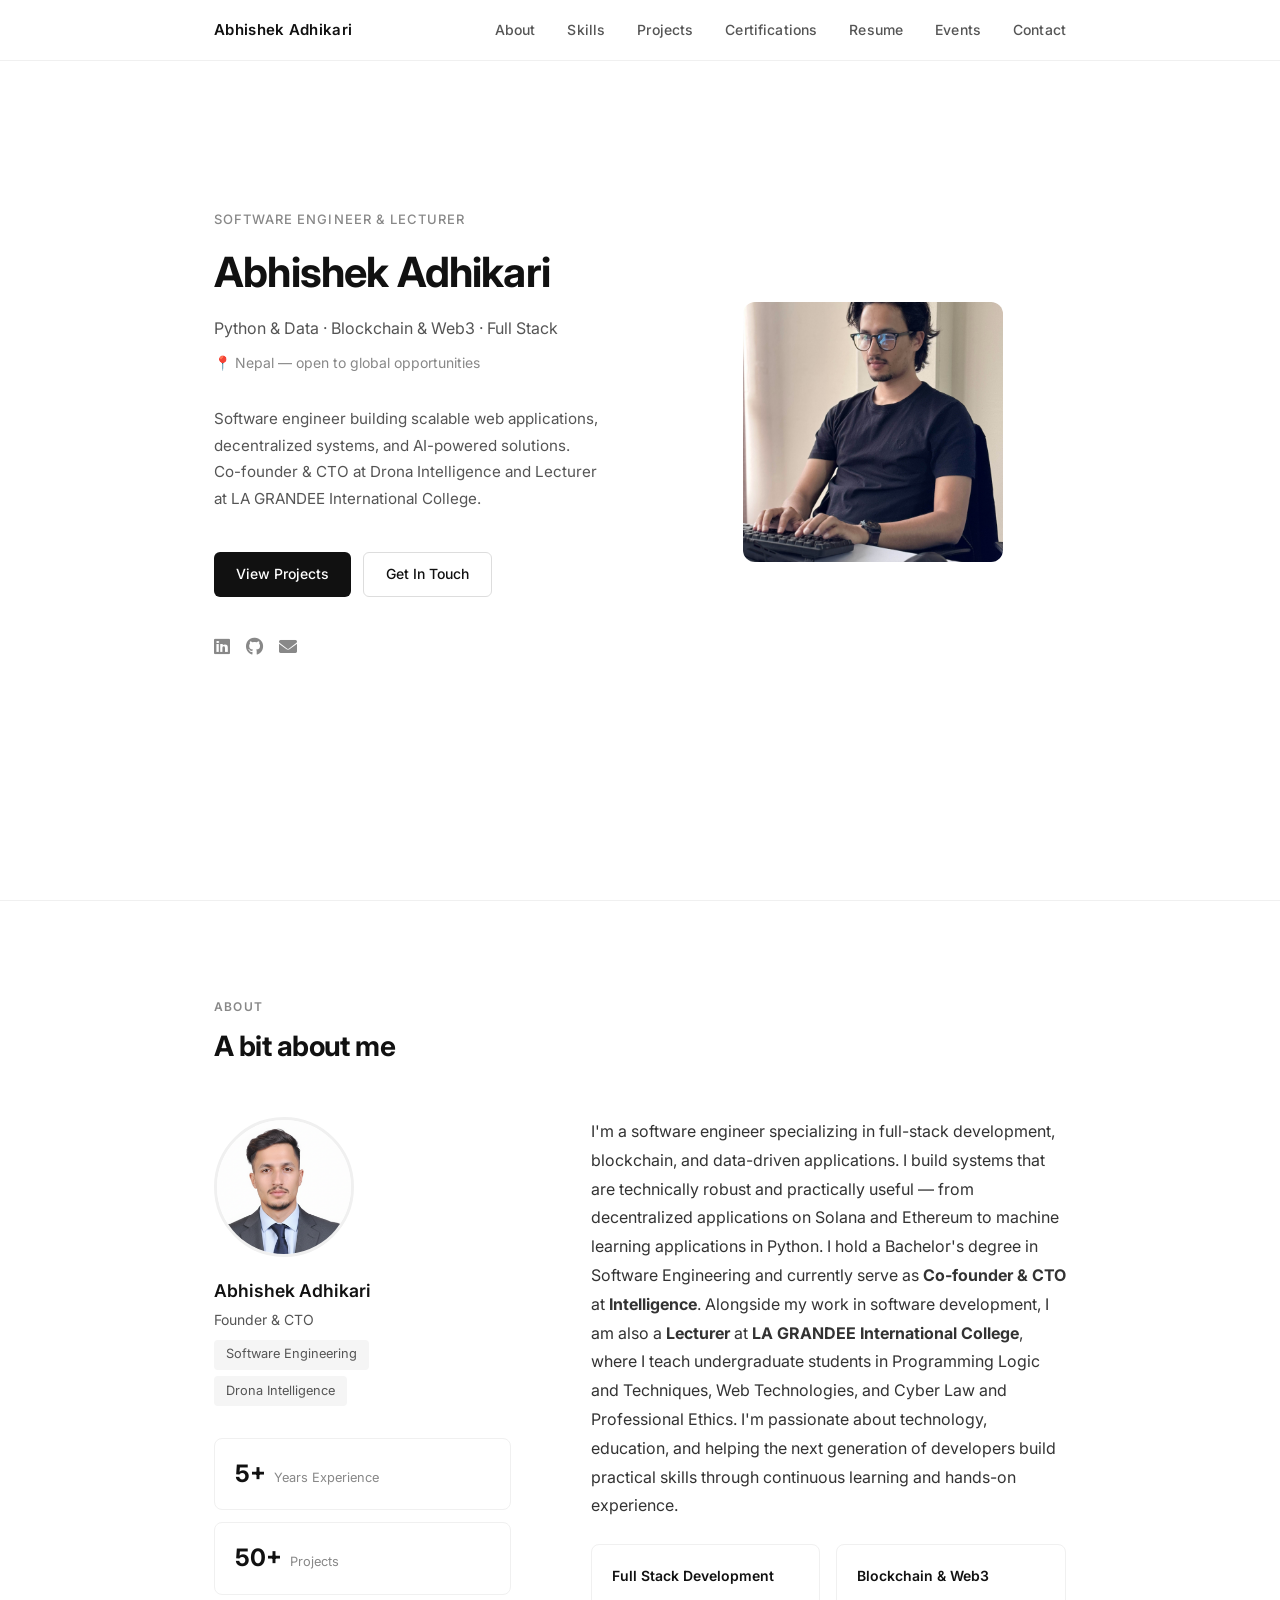
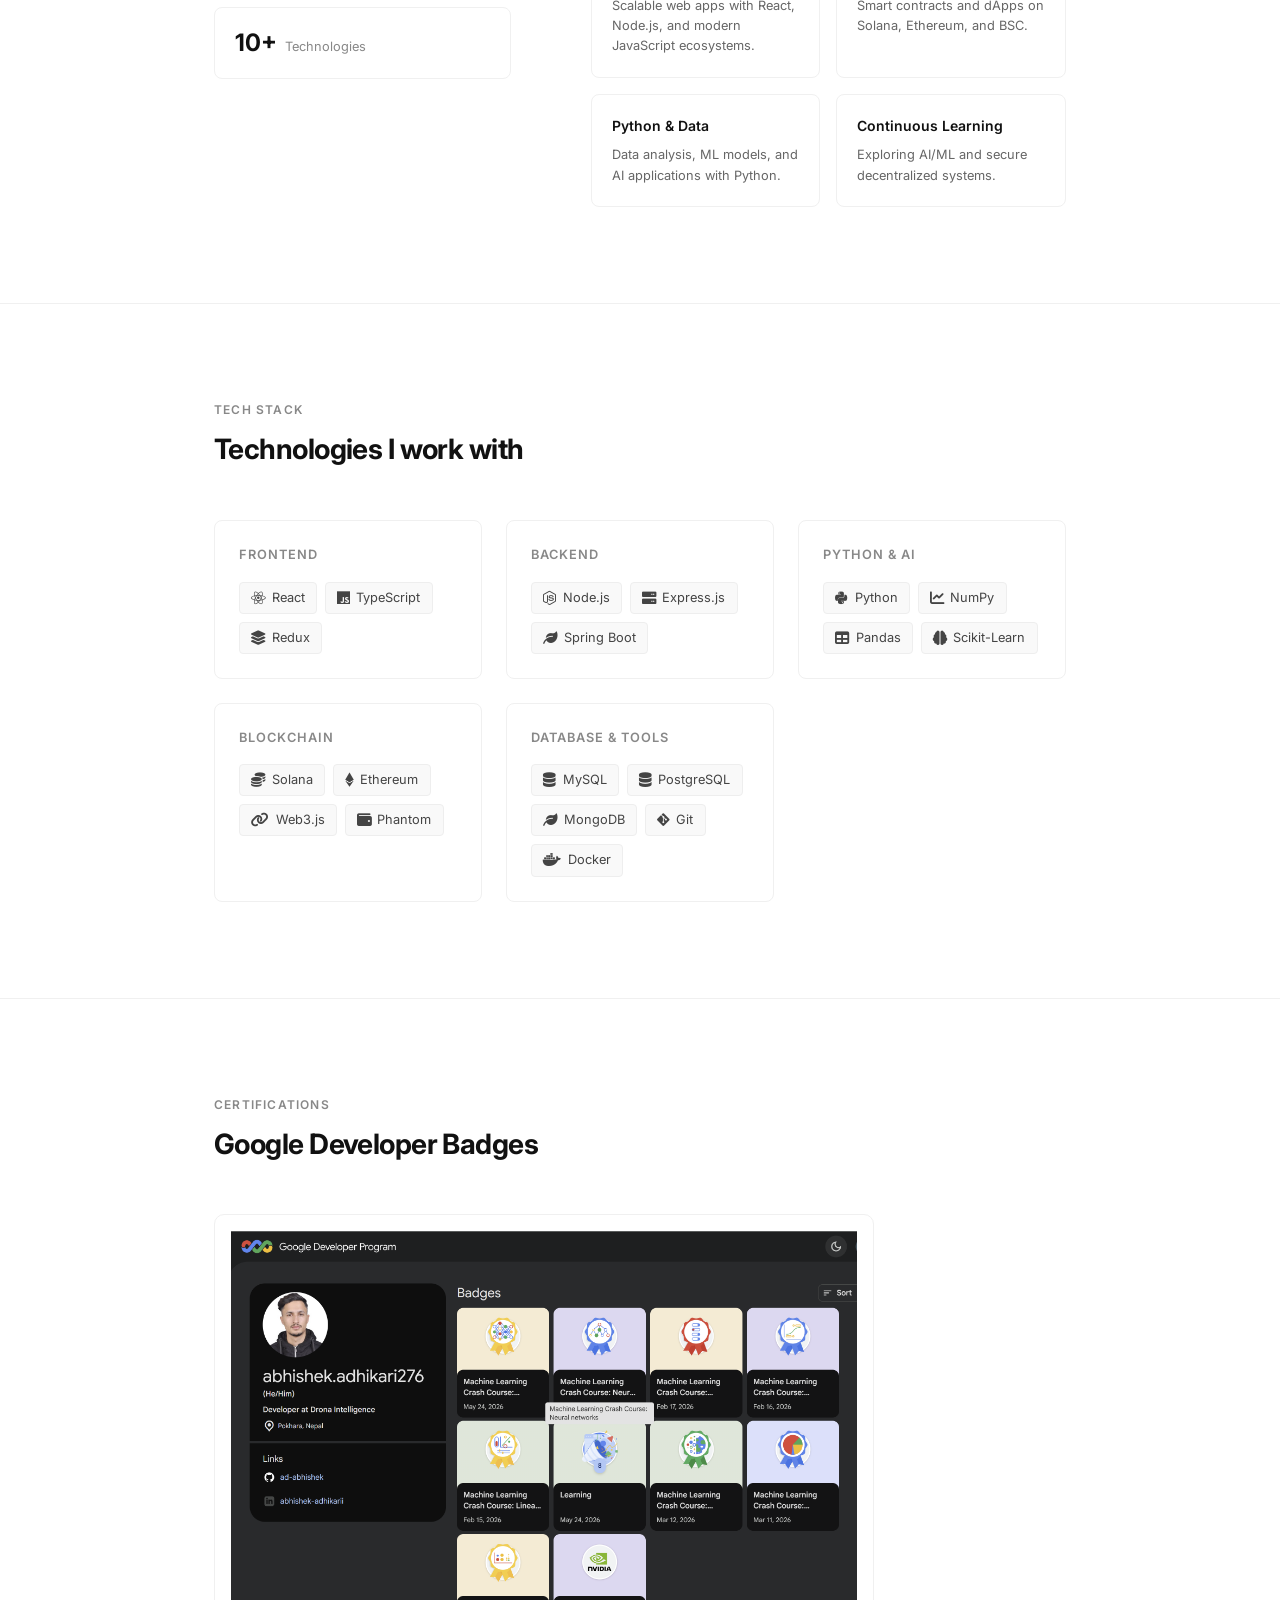
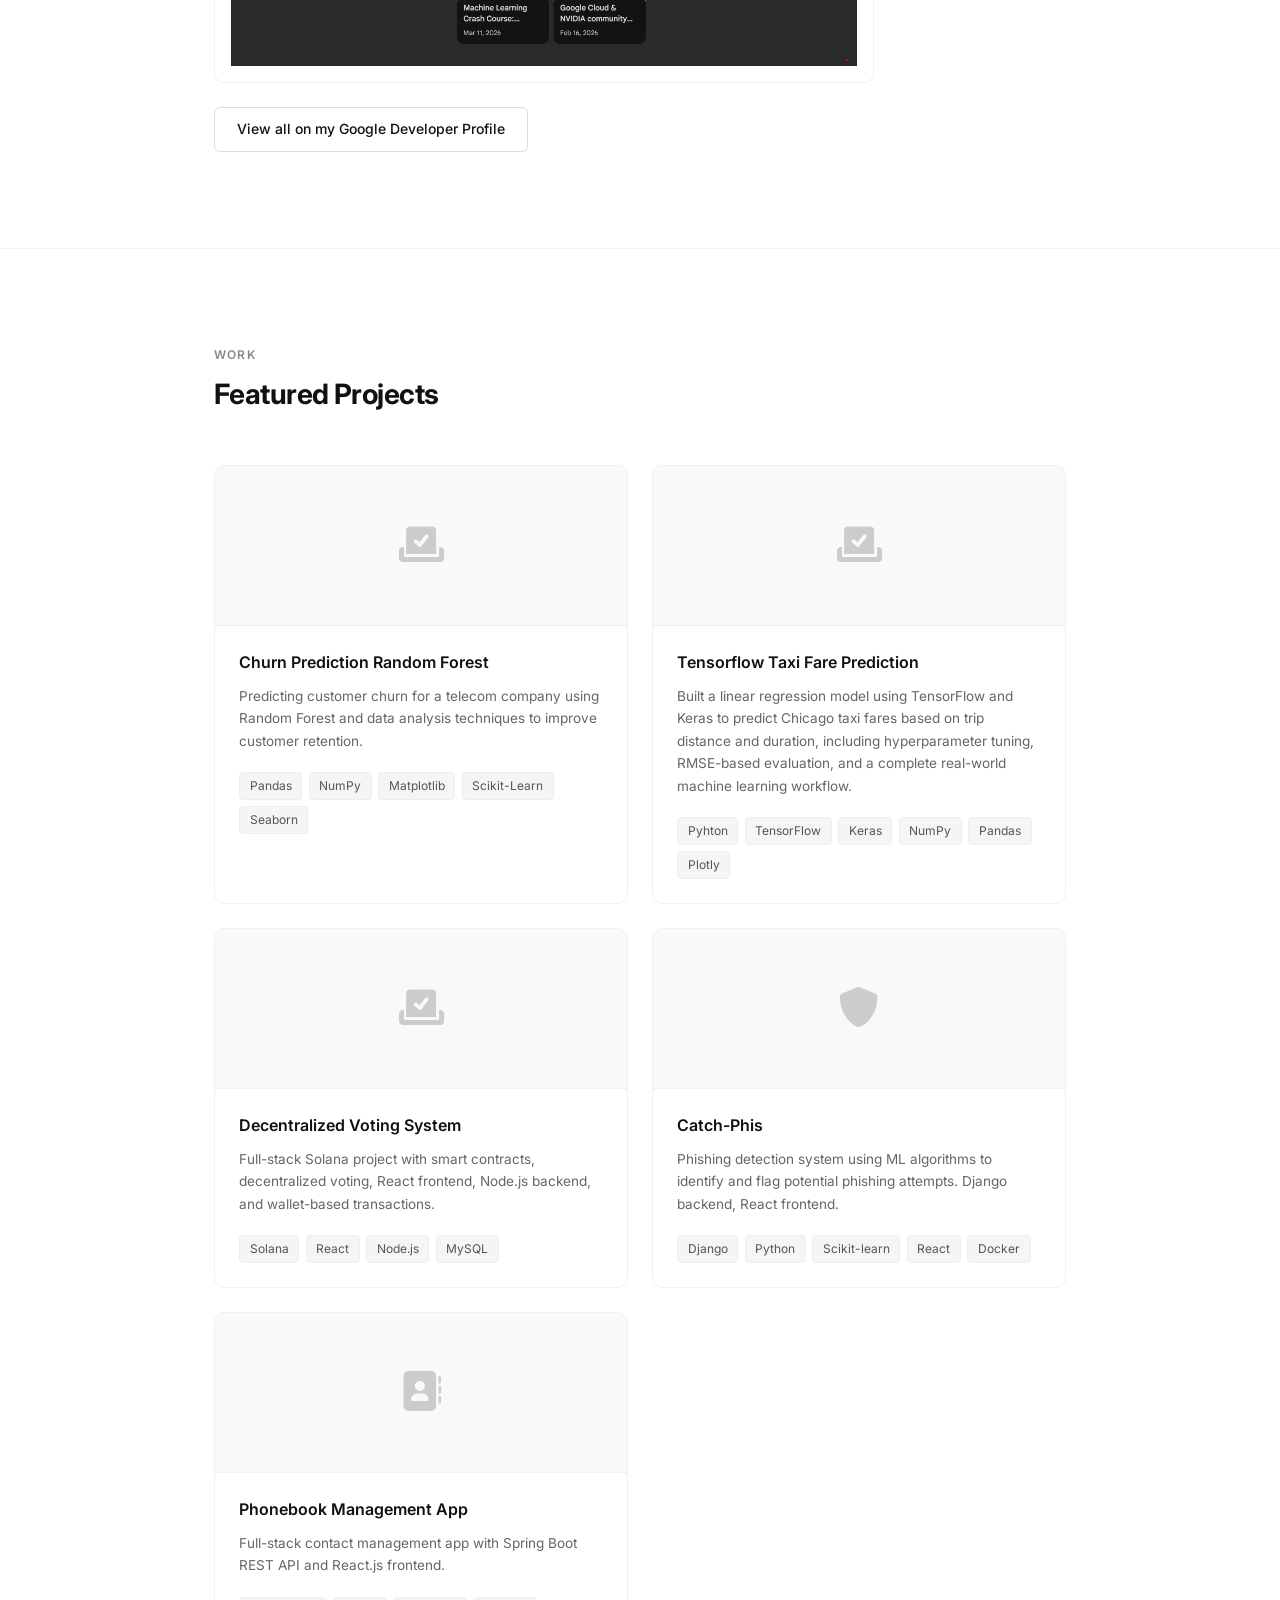
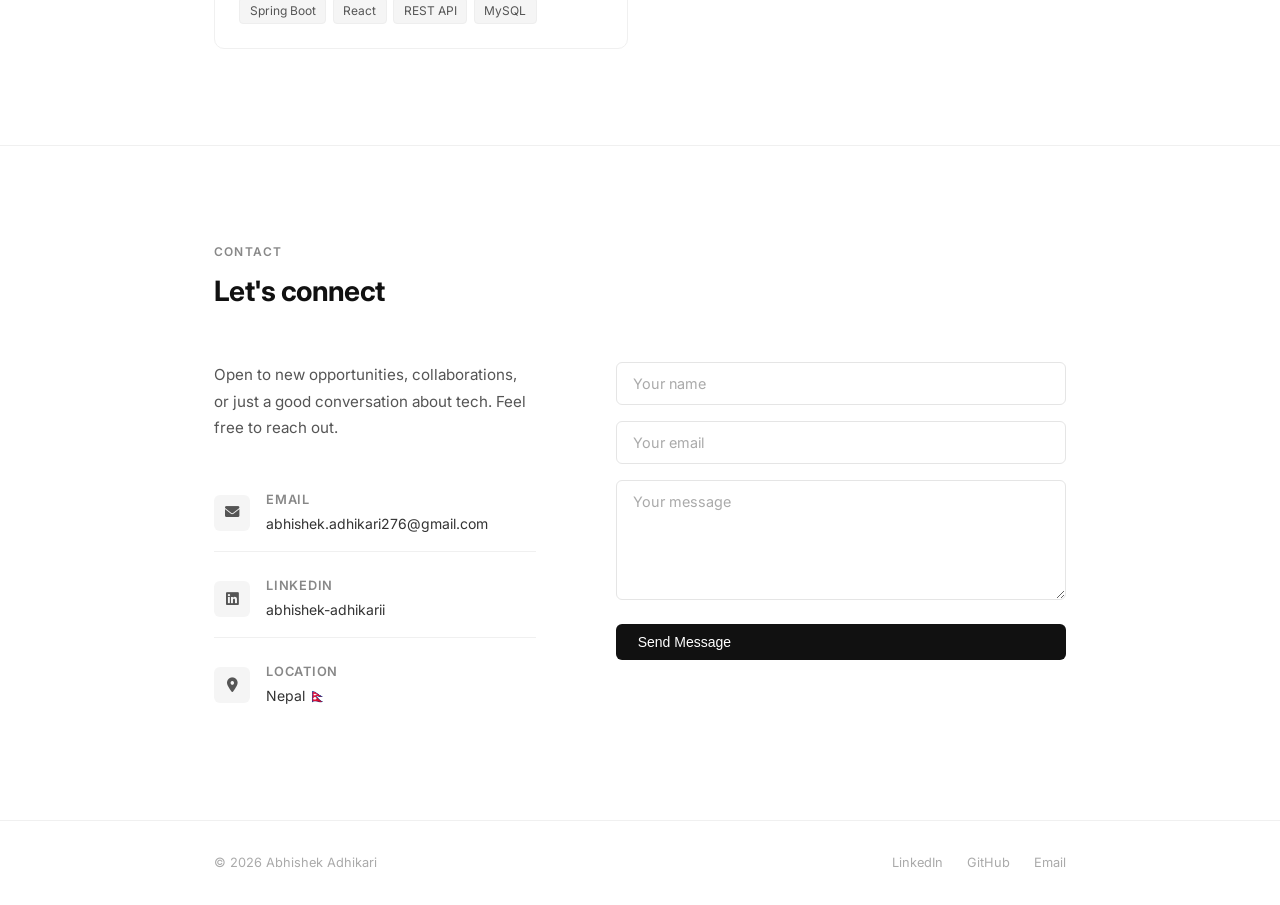
==== commit f74baff2: "refactor: update resume and intro" ====
--- a/index.html
+++ b/index.html
@@ -51,15 +51,14 @@
       <div class="hero-container">
         <div class="hero-content">
           <div class="hero-text">
-            <p class="hero-label">Software Engineer</p>
+            <p class="hero-label">Software Engineer & Lecturer</p>
             <h1 class="hero-title">Abhishek Adhikari</h1>
             <p class="hero-subtitle">
               Python &amp; Data · Blockchain &amp; Web3 · Full Stack
             </p>
             <p class="hero-location">📍 Nepal — open to global opportunities</p>
             <p class="hero-description">
-              Building scalable web applications and decentralized systems.
-              Founder &amp; CTO at Drona Intelligence.
+              Software engineer building scalable web applications, decentralized systems, and AI-powered solutions. Co-founder & CTO at Drona Intelligence and Lecturer at LA GRANDEE International College.
             </p>
             <div class="hero-buttons">
               <a href="#projects" class="btn btn-primary">View Projects</a>
@@ -146,17 +145,11 @@
           </div>
           <div class="about-text">
             <p class="about-intro">
-              I'm a software engineer specializing in full-stack development,
-              blockchain, and data-driven applications. I build systems that are
-              both technically robust and practically useful — from
-              decentralized applications on Solana and Ethereum to machine
-              learning pipelines in Python. <br /><br />
-
-              I hold a Bachelor's degree in Software Engineering and currently
-              lead engineering at Drona Intelligence. In addition to
-              development, I have experience teaching and mentoring, delivering
-              sessions on computer science fundamentals and developer tools to
-              students and aspiring developers.
+              I'm a software engineer specializing in full-stack development, blockchain, and data-driven applications. I build systems that are technically robust and practically useful — from decentralized applications on Solana and Ethereum to machine learning applications in Python.
+
+I hold a Bachelor's degree in Software Engineering and currently serve as <strong>Co-founder & CTO</strong> at <strong> Intelligence</strong>. Alongside my work in software development, I am also a <strong>Lecturer</strong> at <strong>LA GRANDEE International College</strong>, where I teach undergraduate students in Programming Logic and Techniques, Web Technologies, and Cyber Law and Professional Ethics.
+
+I'm passionate about technology, education, and helping the next generation of developers build practical skills through continuous learning and hands-on experience.
             </p>
             <div class="about-cards">
               <div class="about-card fade-in">
